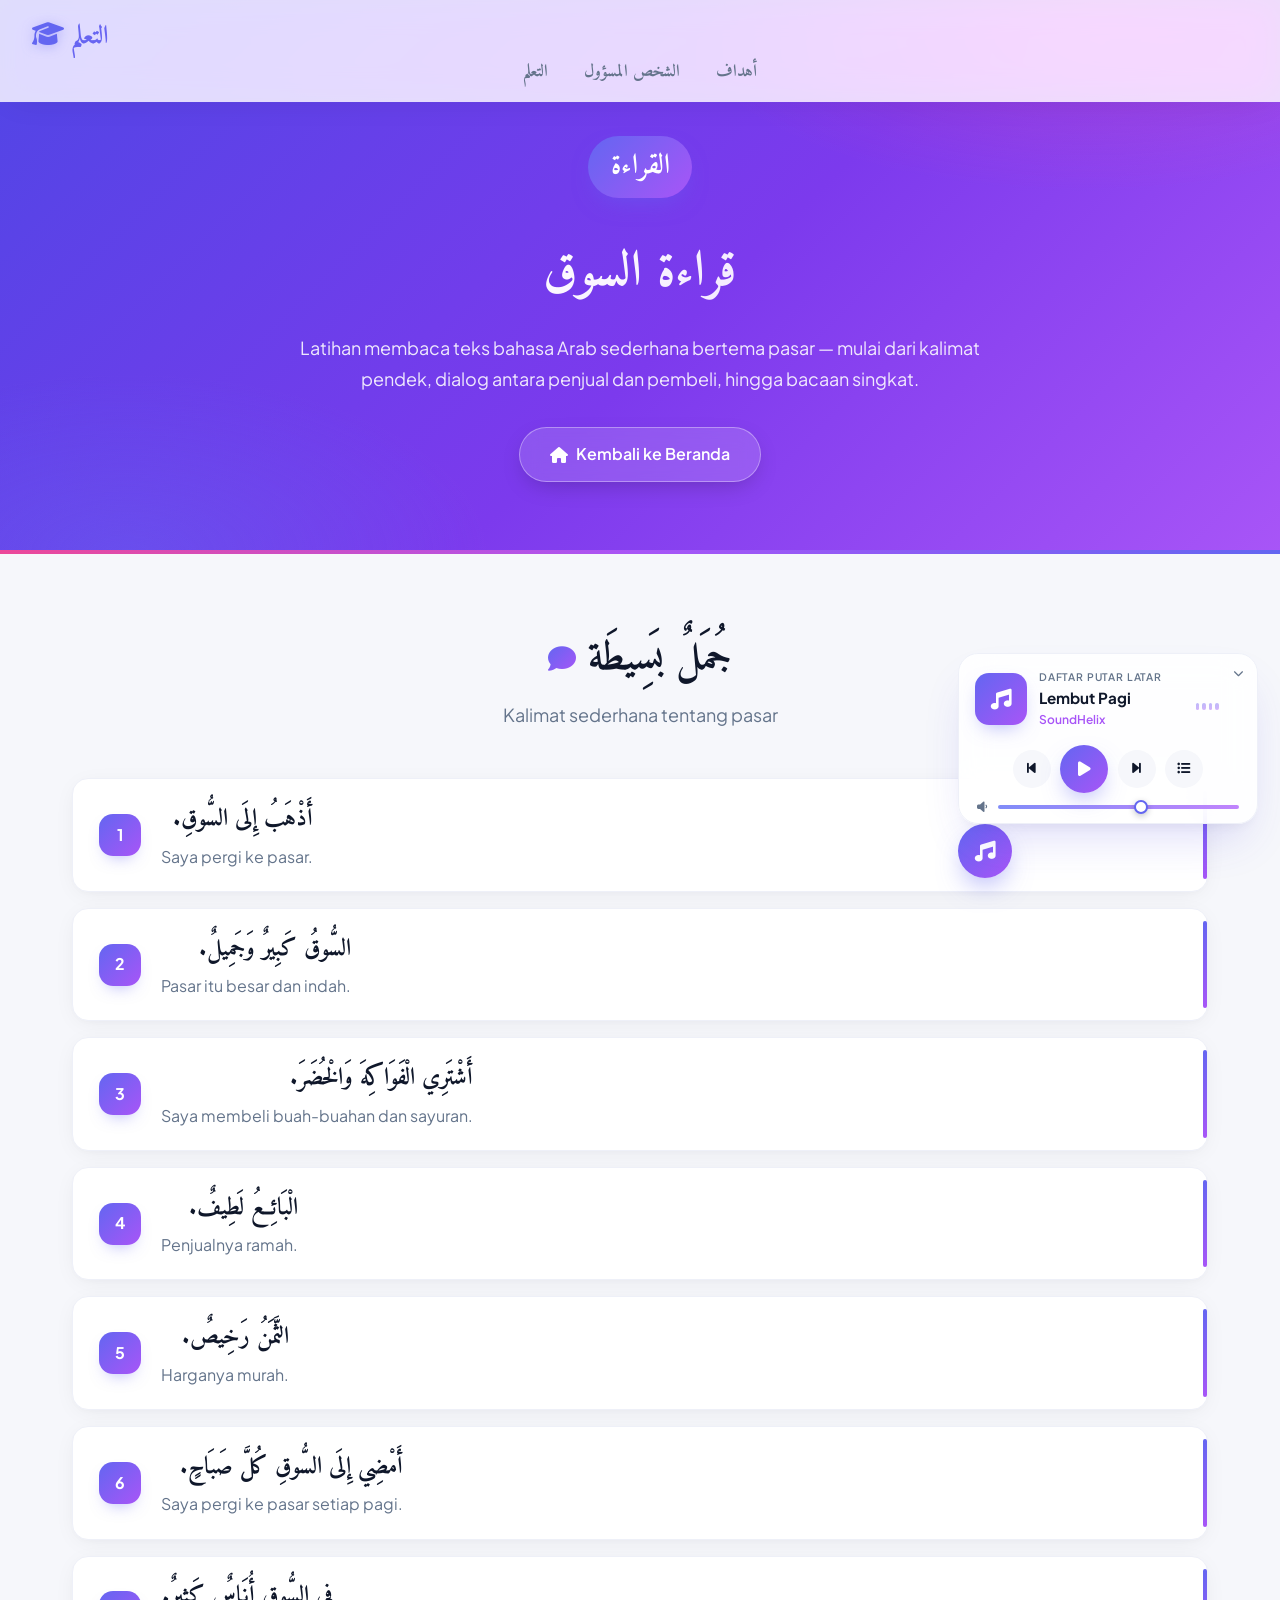
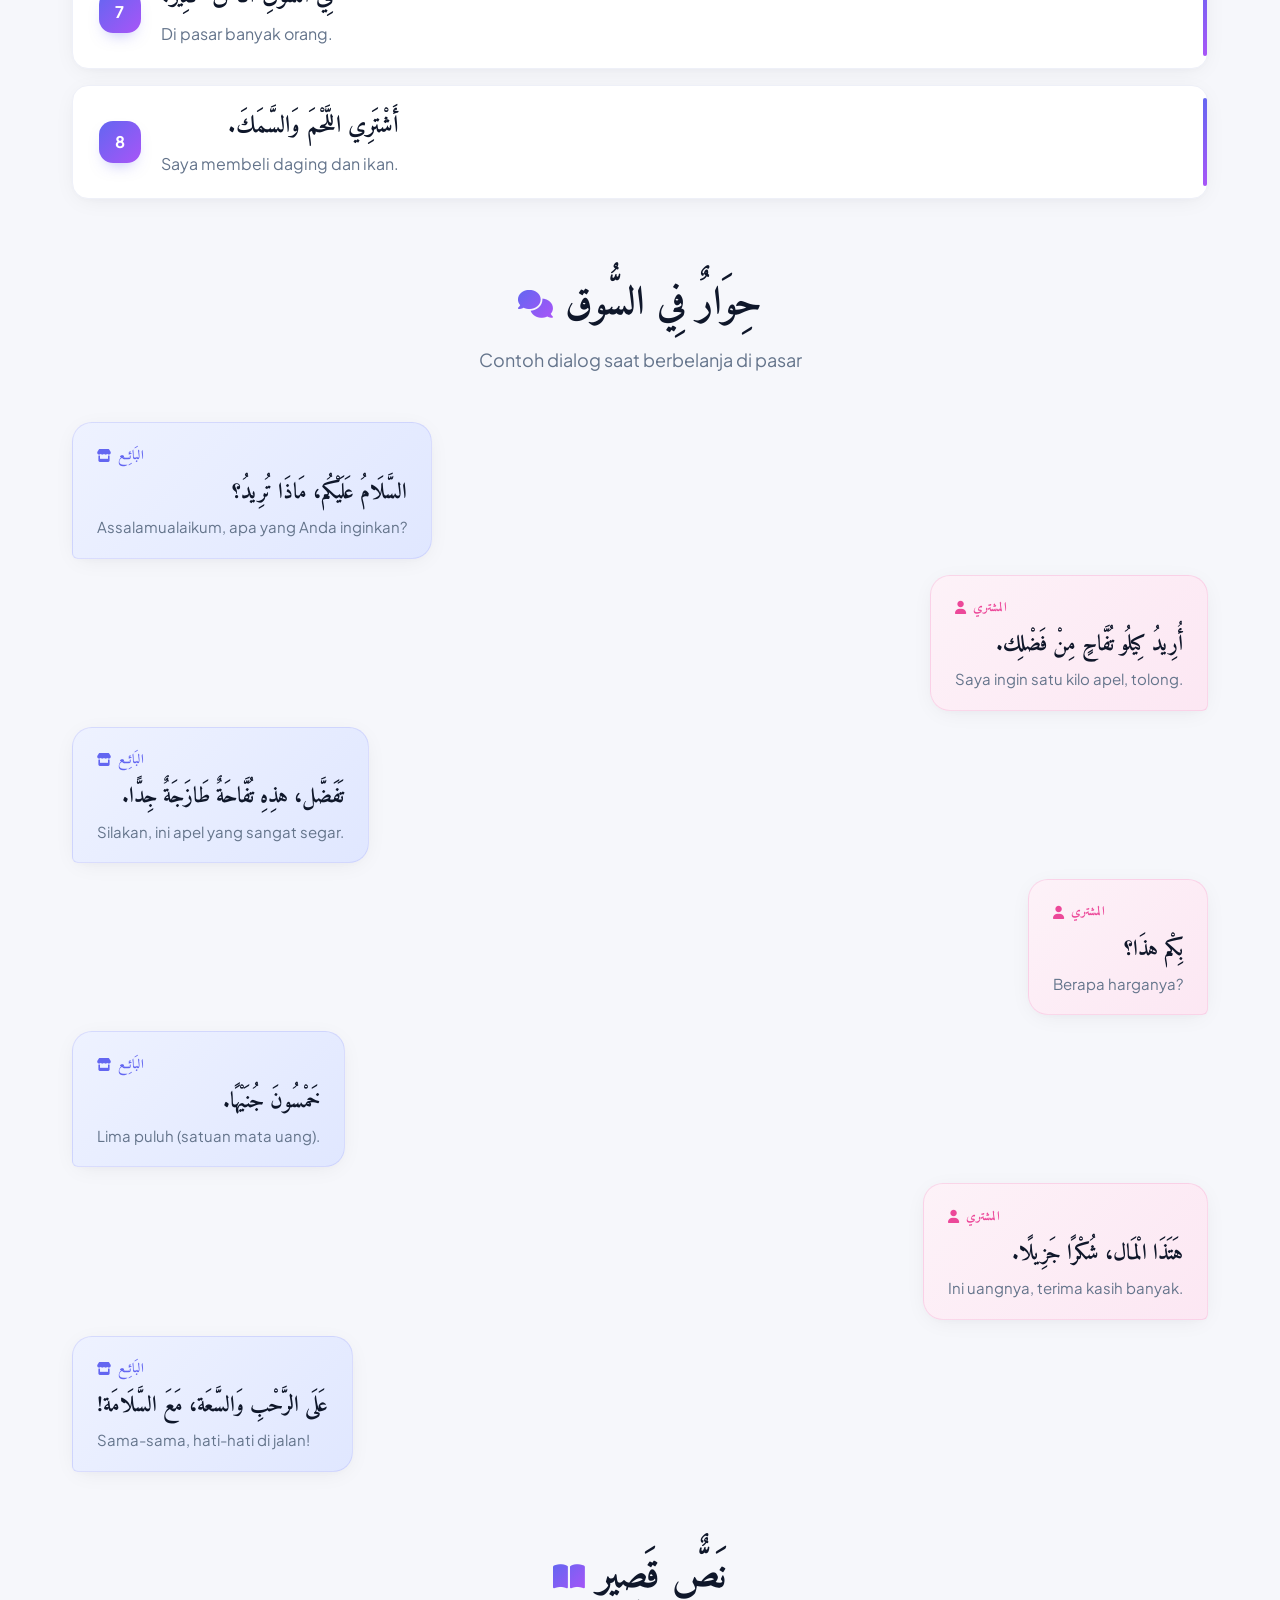
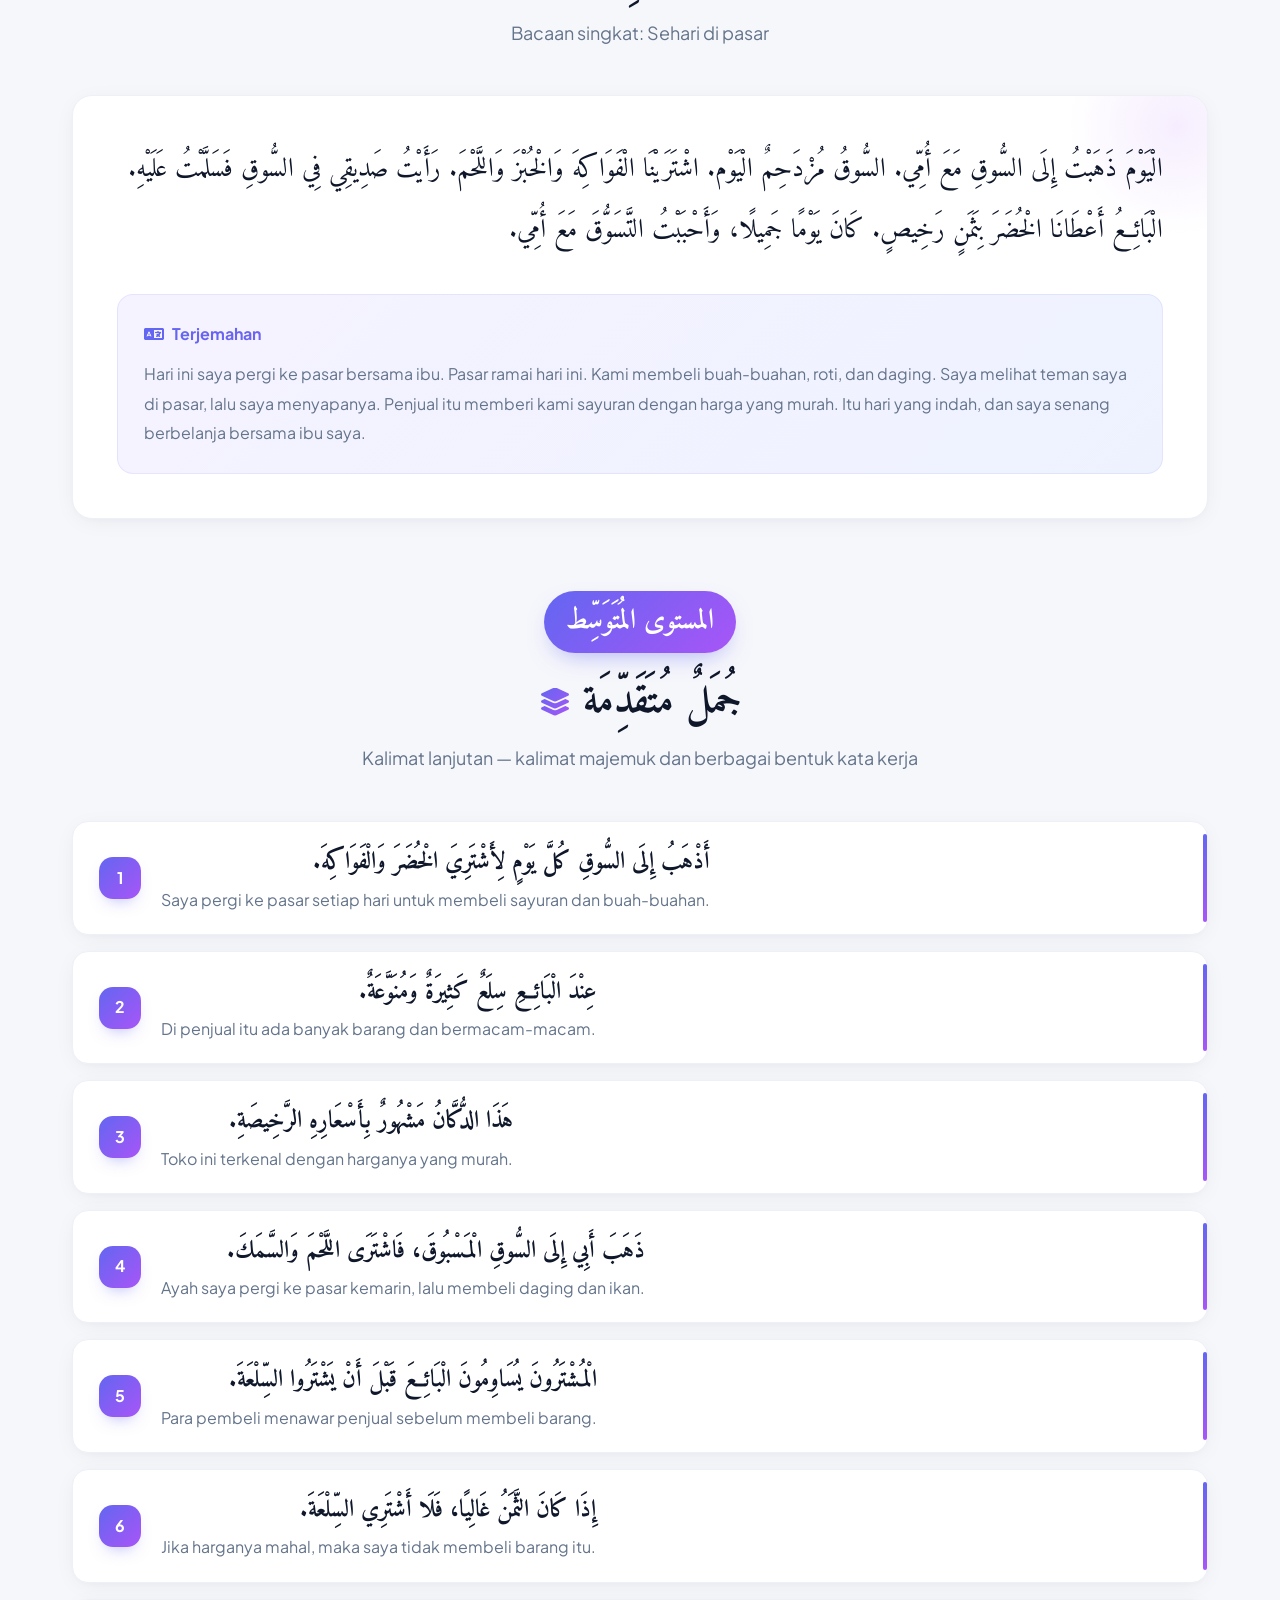
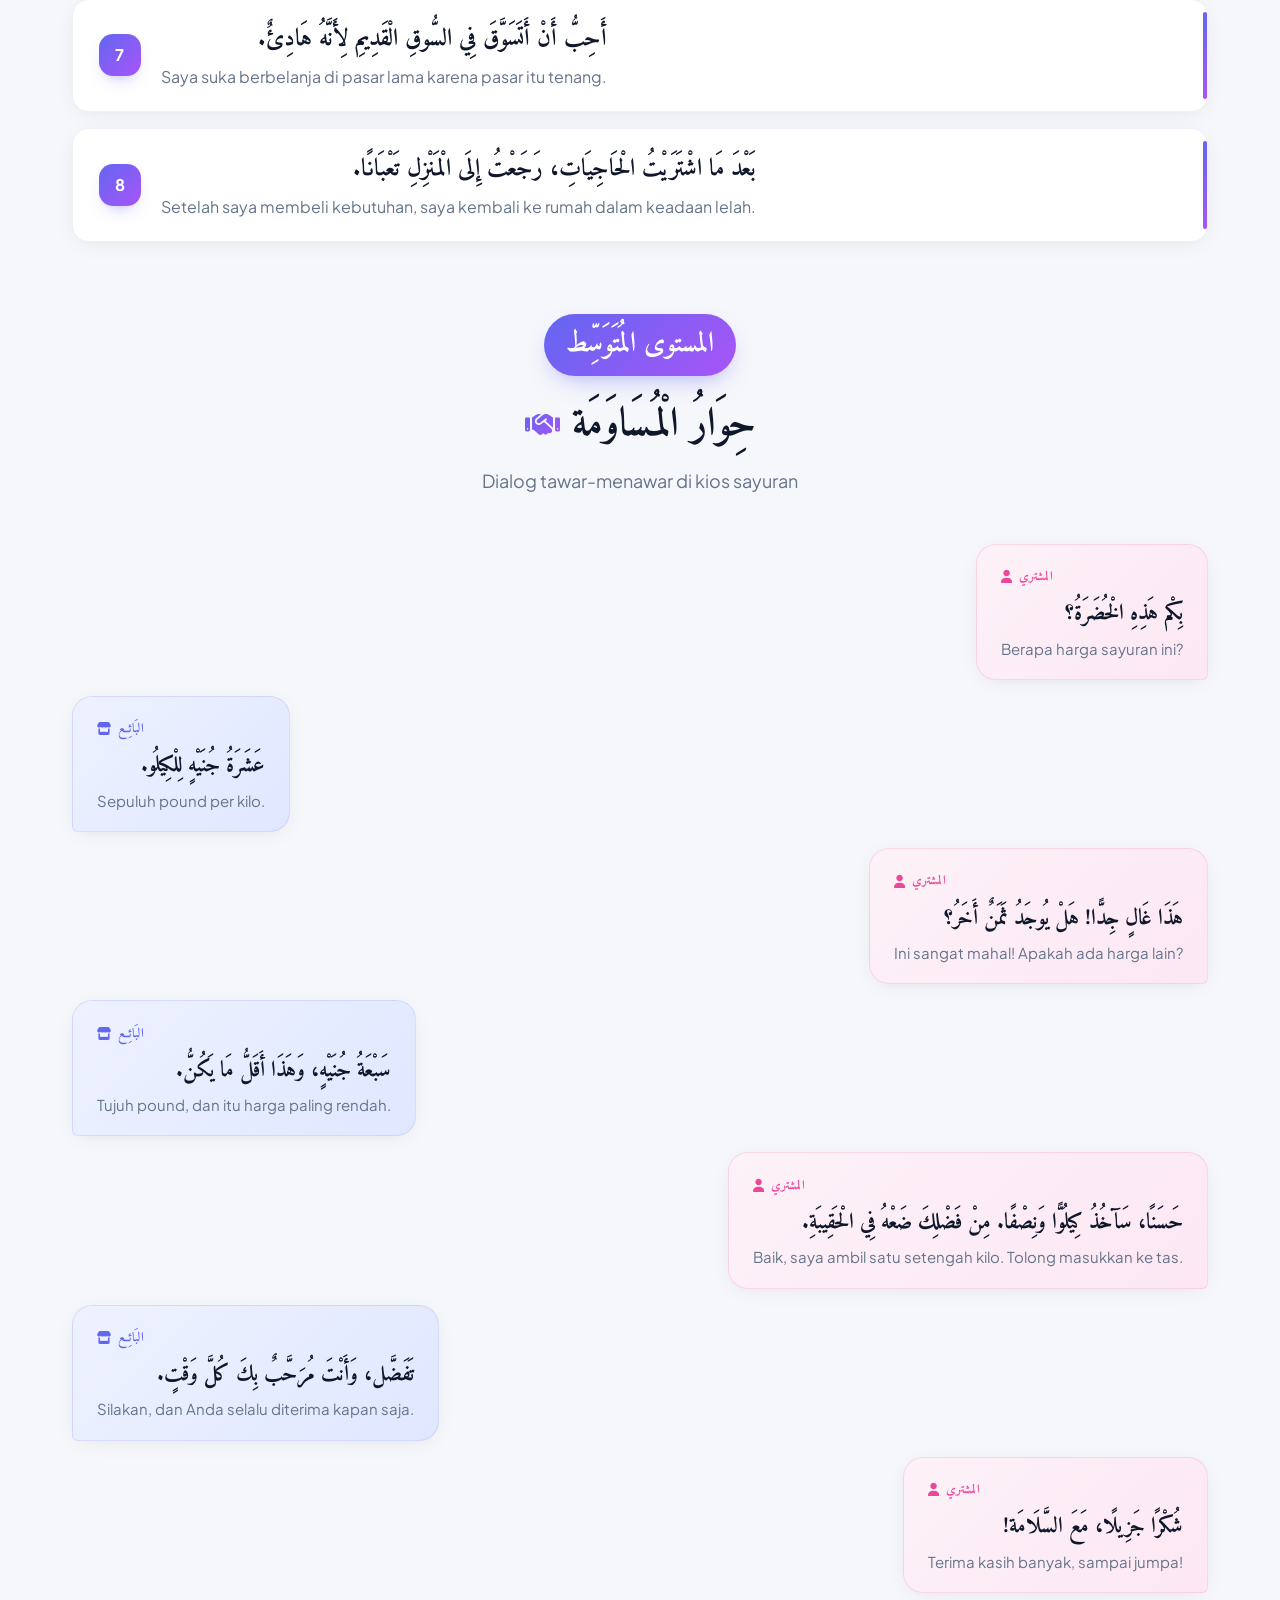
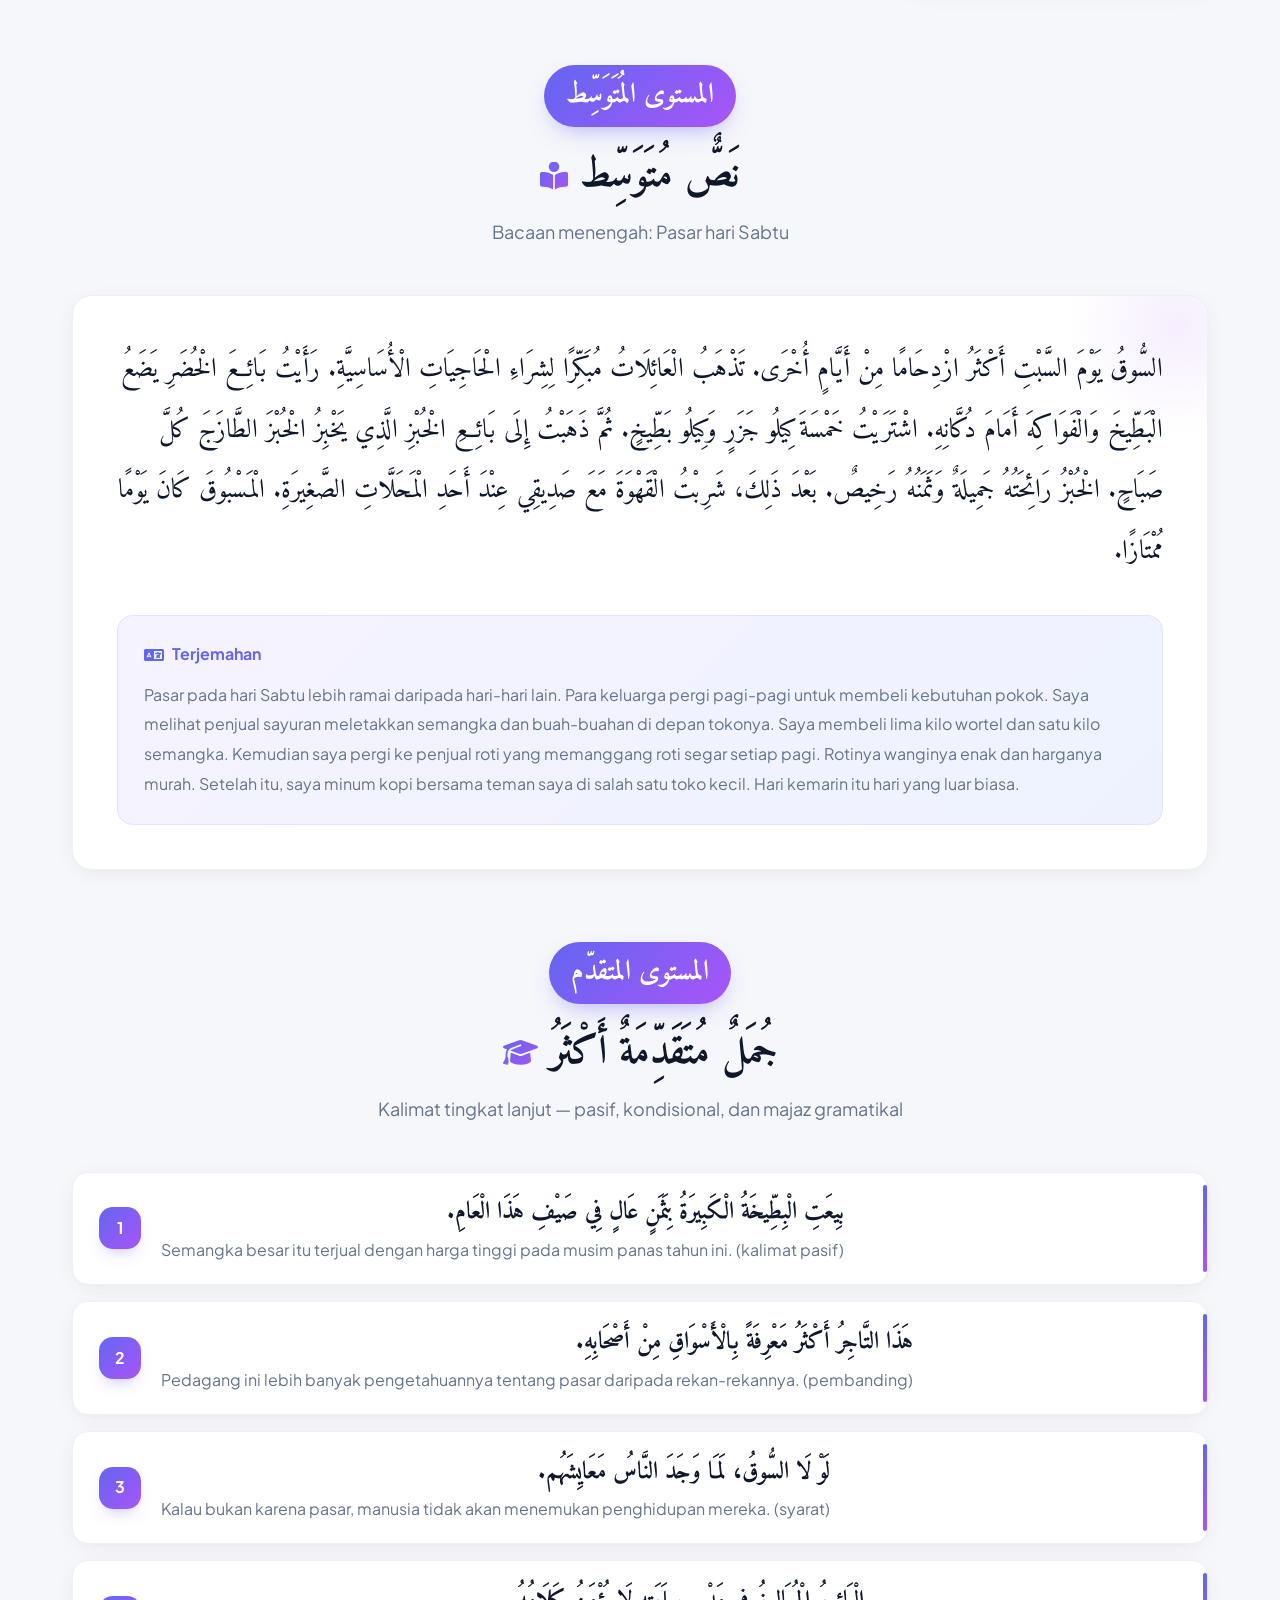
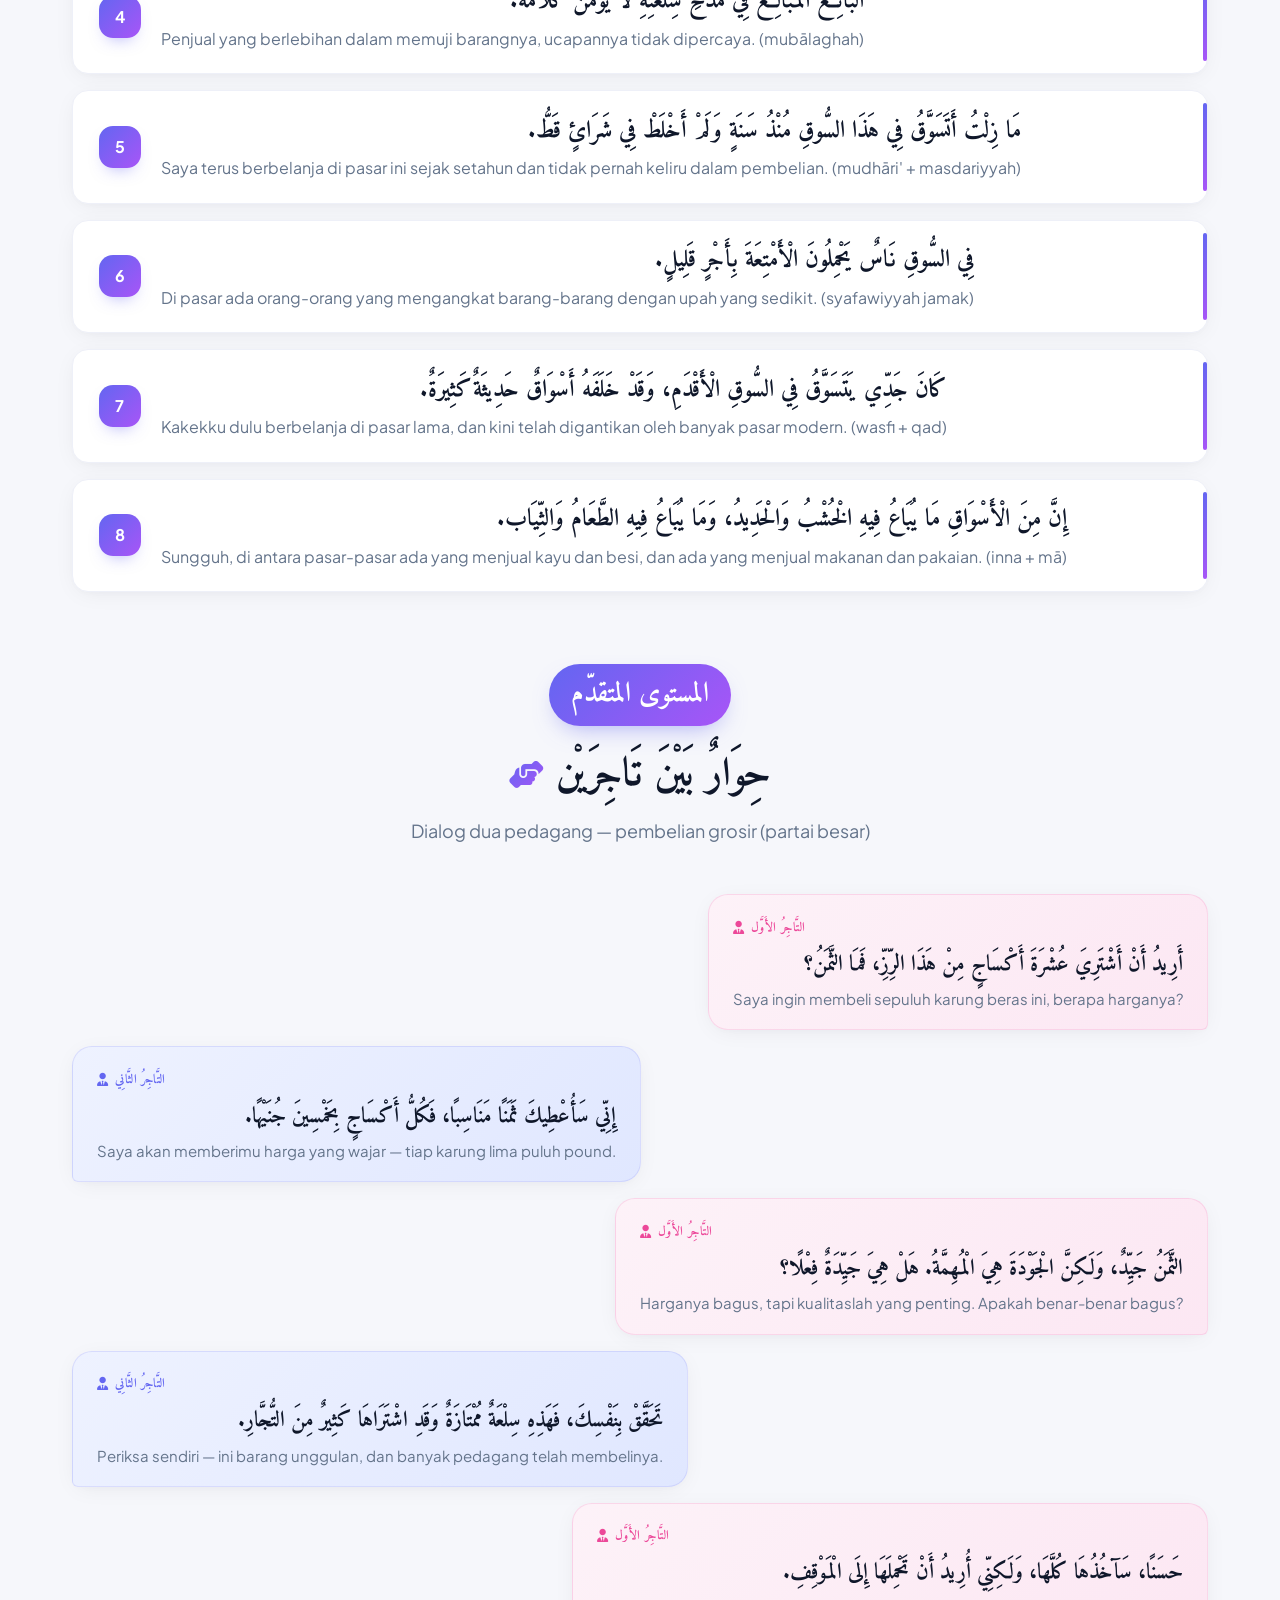
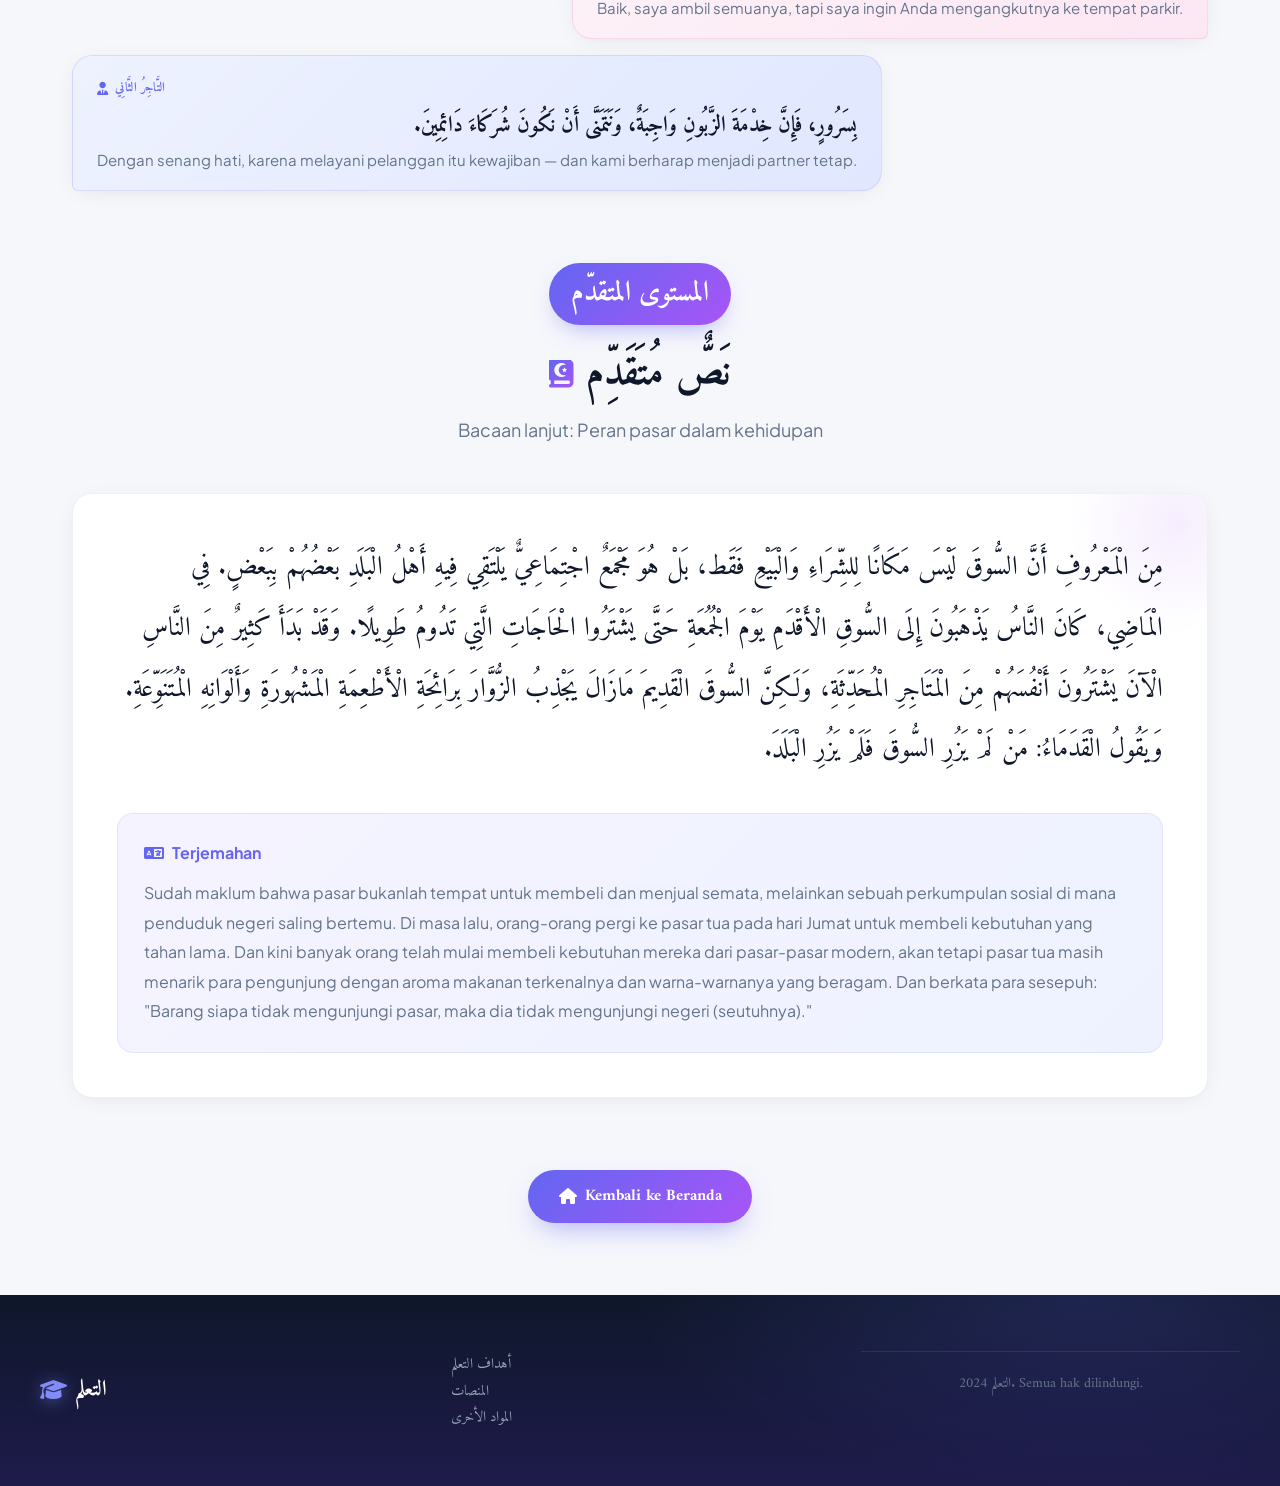
==== bacaan-pasar.html @ 8957073c "first commit" ====
<!DOCTYPE html>
<html lang="ar">
<head>
    <meta charset="UTF-8">
    <meta name="viewport" content="width=device-width, initial-scale=1.0">
    <title>قراءة السوق - التعلم</title>
    <link rel="stylesheet" href="css/style.css">
    <link rel="stylesheet" href="https://cdnjs.cloudflare.com/ajax/libs/font-awesome/6.4.0/css/all.min.css">
</head>
<body>
    <!-- Navigation -->
    <nav class="navbar">
        <div class="logo">
            <a href="index.html" style="text-decoration: none; color: inherit;">
                <i class="fa-solid fa-graduation-cap"></i>
                التعلم
            </a>
        </div>
        <ul class="nav-links">
            <li><a href="index.html#courses">التعلم</a></li>
            <li><a href="index.html#features">الشخص المسؤول</a></li>
            <li><a href="index.html#about">أهداف</a></li>
        </ul>
    </nav>

    <!-- Header Materi -->
    <header class="vocab-hero">
        <div class="vocab-hero-content">
            <span class="section-tag">القراءة</span>
            <h1>قراءة السوق</h1>
            <p>Latihan membaca teks bahasa Arab sederhana bertema pasar — mulai dari kalimat pendek, dialog antara penjual dan pembeli, hingga bacaan singkat.</p>
            <a href="index.html" class="btn-return"><i class="fa-solid fa-house"></i> Kembali ke Beranda</a>
        </div>
    </header>

    <!-- Isi Materi Bacaan -->
    <main class="vocab-section">

        <!-- Bagian 1: Kalimat sederhana -->
        <section class="vocab-group">
            <div class="section-header">
                <h2><i class="fa-solid fa-comment"></i> جُمَلٌ بَسِيطَة</h2>
                <p class="vocab-group-desc">Kalimat sederhana tentang pasar</p>
            </div>
            <div class="reading-list">
                <div class="reading-item">
                    <span class="reading-number">1</span>
                    <div class="reading-text">
                        <p class="reading-ar">أَذْهَبُ إِلَى السُّوقِ.</p>
                        <p class="reading-id">Saya pergi ke pasar.</p>
                    </div>
                </div>
                <div class="reading-item">
                    <span class="reading-number">2</span>
                    <div class="reading-text">
                        <p class="reading-ar">السُّوقُ كَبِيرٌ وَجَمِيلٌ.</p>
                        <p class="reading-id">Pasar itu besar dan indah.</p>
                    </div>
                </div>
                <div class="reading-item">
                    <span class="reading-number">3</span>
                    <div class="reading-text">
                        <p class="reading-ar">أَشْتَرِي الْفَوَاكِهَ وَالْخُضَرَ.</p>
                        <p class="reading-id">Saya membeli buah-buahan dan sayuran.</p>
                    </div>
                </div>
                <div class="reading-item">
                    <span class="reading-number">4</span>
                    <div class="reading-text">
                        <p class="reading-ar">الْبَائِعُ لَطِيفٌ.</p>
                        <p class="reading-id">Penjualnya ramah.</p>
                    </div>
                </div>
                <div class="reading-item">
                    <span class="reading-number">5</span>
                    <div class="reading-text">
                        <p class="reading-ar">الثَّمَنُ رَخِيصٌ.</p>
                        <p class="reading-id">Harganya murah.</p>
                    </div>
                </div>
                <div class="reading-item">
                    <span class="reading-number">6</span>
                    <div class="reading-text">
                        <p class="reading-ar">أَمْضِي إِلَى السُّوقِ كُلَّ صَبَاحٍ.</p>
                        <p class="reading-id">Saya pergi ke pasar setiap pagi.</p>
                    </div>
                </div>
                <div class="reading-item">
                    <span class="reading-number">7</span>
                    <div class="reading-text">
                        <p class="reading-ar">فِي السُّوقِ أُنَاسٌ كَثِيرٌ.</p>
                        <p class="reading-id">Di pasar banyak orang.</p>
                    </div>
                </div>
                <div class="reading-item">
                    <span class="reading-number">8</span>
                    <div class="reading-text">
                        <p class="reading-ar">أَشْتَرِي اللَّحْمَ وَالسَّمَكَ.</p>
                        <p class="reading-id">Saya membeli daging dan ikan.</p>
                    </div>
                </div>
            </div>
        </section>

        <!-- Bagian 2: Dialog di pasar -->
        <section class="vocab-group">
            <div class="section-header">
                <h2><i class="fa-solid fa-comments"></i> حِوَارٌ فِي السُّوق</h2>
                <p class="vocab-group-desc">Contoh dialog saat berbelanja di pasar</p>
            </div>
            <div class="dialogue">
                <div class="dialogue-line seller">
                    <span class="dialogue-speaker"><i class="fa-solid fa-store"></i> البَائِع</span>
                    <p class="dialogue-ar">السَّلَامُ عَلَيْكُم، مَاذَا تُرِيدُ؟</p>
                    <p class="dialogue-id">Assalamualaikum, apa yang Anda inginkan?</p>
                </div>
                <div class="dialogue-line buyer">
                    <span class="dialogue-speaker"><i class="fa-solid fa-user"></i> المشتري</span>
                    <p class="dialogue-ar">أُرِيدُ كِيلُو تُفَّاحٍ مِنْ فَضْلِك.</p>
                    <p class="dialogue-id">Saya ingin satu kilo apel, tolong.</p>
                </div>
                <div class="dialogue-line seller">
                    <span class="dialogue-speaker"><i class="fa-solid fa-store"></i> البَائِع</span>
                    <p class="dialogue-ar">تَفَضَّل، هذِهِ تُفَّاحَةٌ طَازَجَةٌ جِدًّا.</p>
                    <p class="dialogue-id">Silakan, ini apel yang sangat segar.</p>
                </div>
                <div class="dialogue-line buyer">
                    <span class="dialogue-speaker"><i class="fa-solid fa-user"></i> المشتري</span>
                    <p class="dialogue-ar">بِكْم هذَا؟</p>
                    <p class="dialogue-id">Berapa harganya?</p>
                </div>
                <div class="dialogue-line seller">
                    <span class="dialogue-speaker"><i class="fa-solid fa-store"></i> البَائِع</span>
                    <p class="dialogue-ar">خَمْسُونَ جُنَيْهًا.</p>
                    <p class="dialogue-id">Lima puluh (satuan mata uang).</p>
                </div>
                <div class="dialogue-line buyer">
                    <span class="dialogue-speaker"><i class="fa-solid fa-user"></i> المشتري</span>
                    <p class="dialogue-ar">هَتَذَا الْمَال، شُكْرًا جَزِيلًا.</p>
                    <p class="dialogue-id">Ini uangnya, terima kasih banyak.</p>
                </div>
                <div class="dialogue-line seller">
                    <span class="dialogue-speaker"><i class="fa-solid fa-store"></i> البَائِع</span>
                    <p class="dialogue-ar">عَلَى الرَّحْبِ وَالسَّعَة، مَعَ السَّلَامَة!</p>
                    <p class="dialogue-id">Sama-sama, hati-hati di jalan!</p>
                </div>
            </div>
        </section>

        <!-- Bagian 3: Bacaan singkat -->
        <section class="vocab-group">
            <div class="section-header">
                <h2><i class="fa-solid fa-book-open"></i> نَصٌّ قَصِير</h2>
                <p class="vocab-group-desc">Bacaan singkat: Sehari di pasar</p>
            </div>
            <div class="reading-passage">
                <p class="passage-ar">الْيَوْمَ ذَهَبْتُ إِلَى السُّوقِ مَعَ أُمِّي. السُّوقُ مُزْدَحِمٌ الْيَوْم. اشْتَرَيْنَا الْفَوَاكِهَ وَالْخُبْزَ وَاللَّحْمَ. رَأَيْتُ صَدِيقِي فِي السُّوقِ فَسَلَّمْتُ عَلَيْهِ. الْبَائِعُ أَعْطَانَا الْخُضَرَ بِثَمَنٍ رَخِيصٍ. كَانَ يَوْمًا جَمِيلًا، وَأَحْبَبْتُ التَّسَوُّقَ مَعَ أُمِّي.</p>
                <div class="passage-translation">
                    <h4><i class="fa-solid fa-language"></i> Terjemahan</h4>
                    <p>Hari ini saya pergi ke pasar bersama ibu. Pasar ramai hari ini. Kami membeli buah-buahan, roti, dan daging. Saya melihat teman saya di pasar, lalu saya menyapanya. Penjual itu memberi kami sayuran dengan harga yang murah. Itu hari yang indah, dan saya senang berbelanja bersama ibu saya.</p>
                </div>
            </div>
        </section>

        <!-- ==================== LEVEL MENENGAH ==================== -->

        <!-- Bagian 4: Kalimat lanjutan -->
        <section class="vocab-group">
            <div class="section-header">
                <span class="section-tag">المستوى المُتَوَسِّط</span>
                <h2><i class="fa-solid fa-layer-group"></i> جُمَلٌ مُتَقَدِّمَة</h2>
                <p class="vocab-group-desc">Kalimat lanjutan — kalimat majemuk dan berbagai bentuk kata kerja</p>
            </div>
            <div class="reading-list">
                <div class="reading-item">
                    <span class="reading-number">1</span>
                    <div class="reading-text">
                        <p class="reading-ar">أَذْهَبُ إِلَى السُّوقِ كُلَّ يَوْمٍ لِأَشْتَرِيَ الْخُضَرَ وَالْفَوَاكِهَ.</p>
                        <p class="reading-id">Saya pergi ke pasar setiap hari untuk membeli sayuran dan buah-buahan.</p>
                    </div>
                </div>
                <div class="reading-item">
                    <span class="reading-number">2</span>
                    <div class="reading-text">
                        <p class="reading-ar">عِنْدَ الْبَائِعِ سِلَعٌ كَثِيرَةٌ وَمُنَوَّعَةٌ.</p>
                        <p class="reading-id">Di penjual itu ada banyak barang dan bermacam-macam.</p>
                    </div>
                </div>
                <div class="reading-item">
                    <span class="reading-number">3</span>
                    <div class="reading-text">
                        <p class="reading-ar">هَذَا الدُّكَّانُ مَشْهُورٌ بِأَسْعَارِهِ الرَّخِيصَةِ.</p>
                        <p class="reading-id">Toko ini terkenal dengan harganya yang murah.</p>
                    </div>
                </div>
                <div class="reading-item">
                    <span class="reading-number">4</span>
                    <div class="reading-text">
                        <p class="reading-ar">ذَهَبَ أَبِي إِلَى السُّوقِ الْمَسْبُوقَ، فَاشْتَرَى اللَّحْمَ وَالسَّمَكَ.</p>
                        <p class="reading-id">Ayah saya pergi ke pasar kemarin, lalu membeli daging dan ikan.</p>
                    </div>
                </div>
                <div class="reading-item">
                    <span class="reading-number">5</span>
                    <div class="reading-text">
                        <p class="reading-ar">الْمُشْتَرُونَ يُسَاوِمُونَ الْبَائِعَ قَبْلَ أَنْ يَشْتَرُوا السِّلْعَةَ.</p>
                        <p class="reading-id">Para pembeli menawar penjual sebelum membeli barang.</p>
                    </div>
                </div>
                <div class="reading-item">
                    <span class="reading-number">6</span>
                    <div class="reading-text">
                        <p class="reading-ar">إِذَا كَانَ الثَّمَنُ غَالِيًا، فَلَا أَشْتَرِي السِّلْعَةَ.</p>
                        <p class="reading-id">Jika harganya mahal, maka saya tidak membeli barang itu.</p>
                    </div>
                </div>
                <div class="reading-item">
                    <span class="reading-number">7</span>
                    <div class="reading-text">
                        <p class="reading-ar">أَحِبُّ أَنْ أَتَسَوَّقَ فِي السُّوقِ الْقَدِيمِ لِأَنَّهُ هَادِئٌ.</p>
                        <p class="reading-id">Saya suka berbelanja di pasar lama karena pasar itu tenang.</p>
                    </div>
                </div>
                <div class="reading-item">
                    <span class="reading-number">8</span>
                    <div class="reading-text">
                        <p class="reading-ar">بَعْدَ مَا اشْتَرَيْتُ الْحَاجِيَاتِ، رَجَعْتُ إِلَى الْمَنْزِلِ تَعْبَانًا.</p>
                        <p class="reading-id">Setelah saya membeli kebutuhan, saya kembali ke rumah dalam keadaan lelah.</p>
                    </div>
                </div>
            </div>
        </section>

        <!-- Bagian 5: Dialog tawar-menawar -->
        <section class="vocab-group">
            <div class="section-header">
                <span class="section-tag">المستوى المُتَوَسِّط</span>
                <h2><i class="fa-solid fa-handshake"></i> حِوَارُ الْمُسَاوَمَة</h2>
                <p class="vocab-group-desc">Dialog tawar-menawar di kios sayuran</p>
            </div>
            <div class="dialogue">
                <div class="dialogue-line buyer">
                    <span class="dialogue-speaker"><i class="fa-solid fa-user"></i> المشتري</span>
                    <p class="dialogue-ar">بِكْم هَذِهِ الْخُضَرَةُ؟</p>
                    <p class="dialogue-id">Berapa harga sayuran ini?</p>
                </div>
                <div class="dialogue-line seller">
                    <span class="dialogue-speaker"><i class="fa-solid fa-store"></i> البَائِع</span>
                    <p class="dialogue-ar">عَشَرَةُ جُنَيْهٍ لِلْكِيلُو.</p>
                    <p class="dialogue-id">Sepuluh pound per kilo.</p>
                </div>
                <div class="dialogue-line buyer">
                    <span class="dialogue-speaker"><i class="fa-solid fa-user"></i> المشتري</span>
                    <p class="dialogue-ar">هَذَا غَالٍ جِدًّا! هَلْ يُوجَدُ ثَمَنٌ أَخَرُ؟</p>
                    <p class="dialogue-id">Ini sangat mahal! Apakah ada harga lain?</p>
                </div>
                <div class="dialogue-line seller">
                    <span class="dialogue-speaker"><i class="fa-solid fa-store"></i> البَائِع</span>
                    <p class="dialogue-ar">سَبْعَةُ جُنَيْهٍ، وَهَذَا أَقَلُّ مَا يَكُنُّ.</p>
                    <p class="dialogue-id">Tujuh pound, dan itu harga paling rendah.</p>
                </div>
                <div class="dialogue-line buyer">
                    <span class="dialogue-speaker"><i class="fa-solid fa-user"></i> المشتري</span>
                    <p class="dialogue-ar">حَسَنًا، سَآخُذُ كِيلُوًّا وَنِصْفًا. مِنْ فَضْلِكَ ضَعْهُ فِي الْحَقِيبَةِ.</p>
                    <p class="dialogue-id">Baik, saya ambil satu setengah kilo. Tolong masukkan ke tas.</p>
                </div>
                <div class="dialogue-line seller">
                    <span class="dialogue-speaker"><i class="fa-solid fa-store"></i> البَائِع</span>
                    <p class="dialogue-ar">تَفَضَّل، وَأَنْتَ مُرَحَّبٌ بِكَ كُلَّ وَقْتٍ.</p>
                    <p class="dialogue-id">Silakan, dan Anda selalu diterima kapan saja.</p>
                </div>
                <div class="dialogue-line buyer">
                    <span class="dialogue-speaker"><i class="fa-solid fa-user"></i> المشتري</span>
                    <p class="dialogue-ar">شُكْرًا جَزِيلًا، مَعَ السَّلَامَة!</p>
                    <p class="dialogue-id">Terima kasih banyak, sampai jumpa!</p>
                </div>
            </div>
        </section>

        <!-- Bagian 6: Bacaan menengah -->
        <section class="vocab-group">
            <div class="section-header">
                <span class="section-tag">المستوى المُتَوَسِّط</span>
                <h2><i class="fa-solid fa-book-open-reader"></i> نَصٌّ مُتَوَسِّط</h2>
                <p class="vocab-group-desc">Bacaan menengah: Pasar hari Sabtu</p>
            </div>
            <div class="reading-passage">
                <p class="passage-ar">السُّوقُ يَوْمَ السَّبْتِ أَكْثَرُ ازْدِحَامًا مِنْ أَيَّامٍ أُخْرَى. تَذْهَبُ الْعَائِلَاتُ مُبَكِّرًا لِشِرَاءِ الْحَاجِيَاتِ الْأُسَاسِيَّةِ. رَأَيْتُ بَائِعَ الْخُضَرِ يَضَعُ الْبَطِّيخَ وَالْفَوَاكِهَ أَمَامَ دُكَّانِهِ. اشْتَرَيْتُ خَمْسَةَ كِيلُو جَزَرٍ وَكِيلُو بَطِّيخٍ. ثُمَّ ذَهَبْتُ إِلَى بَائِعِ الْخُبْزِ الَّذِي يَخْبِزُ الْخُبْزَ الطَّازَجَ كُلَّ صَبَاحٍ. الْخُبْزُ رَائِحَتُهُ جَمِيلَةٌ وَثَمَنُهُ رَخِيصٌ. بَعْدَ ذَلِكَ، شَرِبْتُ الْقَهْوَةَ مَعَ صَدِيقِي عِنْدَ أَحَدِ الْمَحَلَّاتِ الصَّغِيرَةِ. الْمَسْبُوقَ كَانَ يَوْمًا مُمْتَازًا.</p>
                <div class="passage-translation">
                    <h4><i class="fa-solid fa-language"></i> Terjemahan</h4>
                    <p>Pasar pada hari Sabtu lebih ramai daripada hari-hari lain. Para keluarga pergi pagi-pagi untuk membeli kebutuhan pokok. Saya melihat penjual sayuran meletakkan semangka dan buah-buahan di depan tokonya. Saya membeli lima kilo wortel dan satu kilo semangka. Kemudian saya pergi ke penjual roti yang memanggang roti segar setiap pagi. Rotinya wanginya enak dan harganya murah. Setelah itu, saya minum kopi bersama teman saya di salah satu toko kecil. Hari kemarin itu hari yang luar biasa.</p>
                </div>
            </div>
        </section>

        <!-- ==================== LEVEL LANJUT ==================== -->

        <!-- Bagian 7: Kalimat tingkat lanjut -->
        <section class="vocab-group">
            <div class="section-header">
                <span class="section-tag">المستوى المتقدّم</span>
                <h2><i class="fa-solid fa-graduation-cap"></i> جُمَلٌ مُتَقَدِّمَةٌ أَكْثَرُ</h2>
                <p class="vocab-group-desc">Kalimat tingkat lanjut — pasif, kondisional, dan majaz gramatikal</p>
            </div>
            <div class="reading-list">
                <div class="reading-item">
                    <span class="reading-number">1</span>
                    <div class="reading-text">
                        <p class="reading-ar">بِيعَتِ الْبِطِّيخَةُ الْكَبِيرَةُ بِثَمَنٍ عَالٍ فِي صَيْفِ هَذَا الْعَامِ.</p>
                        <p class="reading-id">Semangka besar itu terjual dengan harga tinggi pada musim panas tahun ini. (kalimat pasif)</p>
                    </div>
                </div>
                <div class="reading-item">
                    <span class="reading-number">2</span>
                    <div class="reading-text">
                        <p class="reading-ar">هَذَا التَّاجِرُ أَكْثَرُ مَعْرِفَةً بِالْأَسْوَاقِ مِنْ أَصْحَابِهِ.</p>
                        <p class="reading-id">Pedagang ini lebih banyak pengetahuannya tentang pasar daripada rekan-rekannya. (pembanding)</p>
                    </div>
                </div>
                <div class="reading-item">
                    <span class="reading-number">3</span>
                    <div class="reading-text">
                        <p class="reading-ar">لَوْ لَا السُّوقُ، لَمَا وَجَدَ النَّاسُ مَعَايِشَهُم.</p>
                        <p class="reading-id">Kalau bukan karena pasar, manusia tidak akan menemukan penghidupan mereka. (syarat)</p>
                    </div>
                </div>
                <div class="reading-item">
                    <span class="reading-number">4</span>
                    <div class="reading-text">
                        <p class="reading-ar">الْبَائِعُ الْمُبَالِغُ فِي مَدْحِ سِلَعَتِهِ لَا يُؤْمَنُ كَلَامُهُ.</p>
                        <p class="reading-id">Penjual yang berlebihan dalam memuji barangnya, ucapannya tidak dipercaya. (mubālaghah)</p>
                    </div>
                </div>
                <div class="reading-item">
                    <span class="reading-number">5</span>
                    <div class="reading-text">
                        <p class="reading-ar">مَا زِلْتُ أَتَسَوَّقُ فِي هَذَا السُّوقِ مُنْذُ سَنَةٍ وَلَمْ أَخْلَطْ فِي شَرَائٍ قَطُّ.</p>
                        <p class="reading-id">Saya terus berbelanja di pasar ini sejak setahun dan tidak pernah keliru dalam pembelian. (mudhāri' + masdariyyah)</p>
                    </div>
                </div>
                <div class="reading-item">
                    <span class="reading-number">6</span>
                    <div class="reading-text">
                        <p class="reading-ar">فِي السُّوقِ نَاسٌ يَحْمِلُونَ الْأَمْتِعَةَ بِأَجْرٍ قَلِيلٍ.</p>
                        <p class="reading-id">Di pasar ada orang-orang yang mengangkat barang-barang dengan upah yang sedikit. (syafawiyyah jamak)</p>
                    </div>
                </div>
                <div class="reading-item">
                    <span class="reading-number">7</span>
                    <div class="reading-text">
                        <p class="reading-ar">كَانَ جَدِّي يَتَسَوَّقُ فِي السُّوقِ الْأَقْدَمِ، وَقَدْ خَلَفَهُ أَسْوَاقٌ حَدِيثَةٌ كَثِيرَةٌ.</p>
                        <p class="reading-id">Kakekku dulu berbelanja di pasar lama, dan kini telah digantikan oleh banyak pasar modern. (wasfi + qad)</p>
                    </div>
                </div>
                <div class="reading-item">
                    <span class="reading-number">8</span>
                    <div class="reading-text">
                        <p class="reading-ar">إِنَّ مِنَ الْأَسْوَاقِ مَا يُبَاعُ فِيهِ الْخُشْبُ وَالْحَدِيدُ، وَمَا يُبَاعُ فِيهِ الطَّعَامُ وَالثِّيَاب.</p>
                        <p class="reading-id">Sungguh, di antara pasar-pasar ada yang menjual kayu dan besi, dan ada yang menjual makanan dan pakaian. (inna + mā)</p>
                    </div>
                </div>
            </div>
        </section>

        <!-- Bagian 8: Dialog antar pedagang -->
        <section class="vocab-group">
            <div class="section-header">
                <span class="section-tag">المستوى المتقدّم</span>
                <h2><i class="fa-solid fa-handshake-angle"></i> حِوَارٌ بَيْنَ تَاجِرَيْن</h2>
                <p class="vocab-group-desc">Dialog dua pedagang — pembelian grosir (partai besar)</p>
            </div>
            <div class="dialogue">
                <div class="dialogue-line buyer">
                    <span class="dialogue-speaker"><i class="fa-solid fa-user-tie"></i> التَّاجِرُ الأَوَّل</span>
                    <p class="dialogue-ar">أَرِيدُ أَنْ أَشْتَرِيَ عُشْرَةَ أَكْسَاجٍ مِنْ هَذَا الرِّزِّ، فَمَا الثَّمَنُ؟</p>
                    <p class="dialogue-id">Saya ingin membeli sepuluh karung beras ini, berapa harganya?</p>
                </div>
                <div class="dialogue-line seller">
                    <span class="dialogue-speaker"><i class="fa-solid fa-user-tie"></i> التَّاجِرُ الثَّانِي</span>
                    <p class="dialogue-ar">إِنِّي سَأُعْطِيكَ ثَمَنًا مَنَاسِبًا، فَكُلُّ أَكْسَاجٍ بِخَمْسِينَ جُنَيْهًا.</p>
                    <p class="dialogue-id">Saya akan memberimu harga yang wajar — tiap karung lima puluh pound.</p>
                </div>
                <div class="dialogue-line buyer">
                    <span class="dialogue-speaker"><i class="fa-solid fa-user-tie"></i> التَّاجِرُ الأَوَّل</span>
                    <p class="dialogue-ar">الثَّمَنُ جَيِّدٌ، وَلَكِنَّ الْجَوْدَةَ هِيَ الْمُهِمَّةُ. هَلْ هِيَ جَيِّدَةٌ فِعْلًا؟</p>
                    <p class="dialogue-id">Harganya bagus, tapi kualitaslah yang penting. Apakah benar-benar bagus?</p>
                </div>
                <div class="dialogue-line seller">
                    <span class="dialogue-speaker"><i class="fa-solid fa-user-tie"></i> التَّاجِرُ الثَّانِي</span>
                    <p class="dialogue-ar">تَحَقَّقْ بِنَفْسِكَ، فَهَذِهِ سِلْعَةٌ مُمْتَازَةٌ وَقَدِ اشْتَرَاهَا كَثِيرٌ مِنَ التُّجَّارِ.</p>
                    <p class="dialogue-id">Periksa sendiri — ini barang unggulan, dan banyak pedagang telah membelinya.</p>
                </div>
                <div class="dialogue-line buyer">
                    <span class="dialogue-speaker"><i class="fa-solid fa-user-tie"></i> التَّاجِرُ الأَوَّل</span>
                    <p class="dialogue-ar">حَسَنًا، سَآخُذُهَا كُلَّهَا، وَلَكِنِّي أُرِيدُ أَنْ تَحْمِلَهَا إِلَى الْمَوْقِفِ.</p>
                    <p class="dialogue-id">Baik, saya ambil semuanya, tapi saya ingin Anda mengangkutnya ke tempat parkir.</p>
                </div>
                <div class="dialogue-line seller">
                    <span class="dialogue-speaker"><i class="fa-solid fa-user-tie"></i> التَّاجِرُ الثَّانِي</span>
                    <p class="dialogue-ar">بِسَرُورٍ، فَإِنَّ خِدْمَةَ الزَّبُونِ وَاجِبَةٌ، وَنَتَمَنَّى أَنْ نَكُونَ شُرَكَاءَ دَائِمِينَ.</p>
                    <p class="dialogue-id">Dengan senang hati, karena melayani pelanggan itu kewajiban — dan kami berharap menjadi partner tetap.</p>
                </div>
            </div>
        </section>

        <!-- Bagian 9: Bacaan lanjut -->
        <section class="vocab-group">
            <div class="section-header">
                <span class="section-tag">المستوى المتقدّم</span>
                <h2><i class="fa-solid fa-book-quran"></i> نَصٌّ مُتَقَدِّم</h2>
                <p class="vocab-group-desc">Bacaan lanjut: Peran pasar dalam kehidupan</p>
            </div>
            <div class="reading-passage">
                <p class="passage-ar">مِنَ الْمَعْرُوفِ أَنَّ السُّوقَ لَيْسَ مَكَانًا لِلشِّرَاءِ وَالْبَيْعِ فَقَط، بَلْ هُوَ مَجْمَعٌ اجْتِمَاعِيٌّ يَلْتَقِي فِيهِ أَهْلُ الْبَلَدِ بَعْضُهُمْ بِبَعْضٍ. فِي الْمَاضِي، كَانَ النَّاسُ يَذْهَبُونَ إِلَى السُّوقِ الْأَقْدَمِ يَوْمَ الْجُمُعَةِ حَتَّى يَشْتَرُوا الْحَاجَاتِ الَّتِي تَدُومُ طَوِيلًا. وَقَدْ بَدَأَ كَثِيرٌ مِنَ النَّاسِ الْآنَ يَشْتَرُونَ أَنْفُسَهُمْ مِنَ الْمَتَاجِرِ الْمُحَدِّثَةِ، وَلَكِنَّ السُّوقَ الْقَدِيمَ مَازَالَ يَجْذِبُ الزُّوَّارَ بِرَائِحَةِ الْأَطْعِمَةِ الْمَشْهُورَةِ وَأَلْوَانِهِ الْمُتَنَوِّعَةِ. وَيَقُولُ الْقَدَمَاءُ: مَنْ لَمْ يَزُرِ السُّوقَ فَلَمْ يَزُرِ الْبَلَدَ.</p>
                <div class="passage-translation">
                    <h4><i class="fa-solid fa-language"></i> Terjemahan</h4>
                    <p>Sudah maklum bahwa pasar bukanlah tempat untuk membeli dan menjual semata, melainkan sebuah perkumpulan sosial di mana penduduk negeri saling bertemu. Di masa lalu, orang-orang pergi ke pasar tua pada hari Jumat untuk membeli kebutuhan yang tahan lama. Dan kini banyak orang telah mulai membeli kebutuhan mereka dari pasar-pasar modern, akan tetapi pasar tua masih menarik para pengunjung dengan aroma makanan terkenalnya dan warna-warnanya yang beragam. Dan berkata para sesepuh: "Barang siapa tidak mengunjungi pasar, maka dia tidak mengunjungi negeri (seutuhnya)."</p>
                </div>
            </div>
        </section>

        <!-- Tombol kembali -->
        <div class="vocab-footer-nav">
            <a href="index.html" class="btn-primary"><i class="fa-solid fa-house"></i> Kembali ke Beranda</a>
        </div>

    </main>

    <!-- Footer -->
    <footer>
        <div class="footer-content">
            <div class="footer-logo">
                <i class="fa-solid fa-graduation-cap"></i>
                التعلم
            </div>
            <ul class="footer-links">
                <li><a href="index.html#about">أهداف التعلم</a></li>
                <li><a href="index.html#features">المنصات</a></li>
                <li><a href="index.html#courses">المواد الأخرى</a></li>
            </ul>
            <p class="footer-copyright">2024 التعلم. Semua hak dilindungi.</p>
        </div>
    </footer>

    <nav class="nav-toggle" id="navToggle">
        <span></span>
        <span></span>
        <span></span>
    </nav>

    <script>
        // Mobile navigation toggle
        const navToggle = document.querySelector('.nav-toggle');
        const navLinks = document.querySelector('.nav-links');

        if (navToggle) {
            navToggle.addEventListener('click', () => {
                navLinks.classList.toggle('active');
            });
        }
    </script>
    <script src="js/music-player.js"></script>
</body>
</html>
---- css/style.css ----
/* ============================================================
   SISTEM DESAIN — Belajar Bersama
   Font: Amiri (Arab) + Plus Jakarta Sans (Latin)
   ============================================================ */
@import url('https://fonts.googleapis.com/css2?family=Amiri:wght@400;700&family=Plus+Jakarta+Sans:wght@400;500;600;700;800&display=swap');

:root {
    /* Warna brand */
    --primary-color: #6366f1;
    --primary-deep: #4f46e5;
    --secondary-color: #a855f7;
    --accent-color: #ec4899;
    --bg-color: #f6f7fb;
    --text-color: #0f172a;
    --text-light: #64748b;
    --card-bg: #ffffff;
    --border-soft: #eef0f8;

    /* Gradien brand */
    --gradient: linear-gradient(135deg, #6366f1 0%, #a855f7 100%);
    --gradient-soft: linear-gradient(135deg, rgba(99,102,241,0.12), rgba(168,85,247,0.12));

    /* Bayangan lembut berlapis */
    --shadow: 0 4px 24px -6px rgba(15, 23, 42, 0.08), 0 2px 8px -4px rgba(15, 23, 42, 0.04);
    --shadow-lg: 0 24px 48px -16px rgba(79, 70, 229, 0.22), 0 8px 16px -8px rgba(15, 23, 42, 0.08);

    /* Kurva transisi halus */
    --ease: cubic-bezier(0.22, 1, 0.36, 1);
}

* {
    box-sizing: border-box;
    margin: 0;
    padding: 0;
}

html {
    font-family: 'Plus Jakarta Sans', 'Segoe UI', Tahoma, Geneva, Verdana, sans-serif;
    scroll-behavior: smooth;
    scroll-padding-top: 90px; /* anchor tidak tertutup navbar */
}

body {
    background-color: var(--bg-color);
    color: var(--text-color);
    line-height: 1.65;
    -webkit-font-smoothing: antialiased;
}

/* Seleksi teks & fokus aksesibel */
::selection {
    background: #c7d2fe;
    color: #1e1b4b;
}

a:focus-visible,
button:focus-visible,
input:focus-visible,
label.quiz-option:focus-within {
    outline: 3px solid rgba(99, 102, 241, 0.45);
    outline-offset: 2px;
    border-radius: 8px;
}

/* Scrollbar kustom */
::-webkit-scrollbar {
    width: 10px;
}
::-webkit-scrollbar-track {
    background: #eef0f8;
}
::-webkit-scrollbar-thumb {
    background: linear-gradient(#818cf8, #c084fc);
    border-radius: 999px;
    border: 2px solid #eef0f8;
}

/* ============================================================
   NAVBAR — kaca buram modern
   ============================================================ */
.navbar {
    background: rgba(255, 255, 255, 0.82);
    backdrop-filter: blur(16px) saturate(180%);
    -webkit-backdrop-filter: blur(16px) saturate(180%);
    padding: 1rem 2rem;
    box-shadow: 0 1px 0 rgba(99, 102, 241, 0.08), 0 8px 32px -12px rgba(15, 23, 42, 0.1);
    position: fixed;
    width: 100%;
    top: 0;
    z-index: 100;
}

.navbar-container {
    max-width: 1200px;
    margin: 0 auto;
    display: flex;
    justify-content: space-between;
    align-items: center;
}

/* Memaksa area logo dan tombol mengambil porsi yang sama,
   sehingga bagian .nav-links terdorong sempurna ke tengah */
.logo {
    flex: 1;
    font-size: 1.6rem;
    font-weight: 700;
    display: flex;
    align-items: center;
    gap: 0.6rem;
    font-family: 'Amiri', serif;
    background: var(--gradient);
    -webkit-background-clip: text;
    -webkit-text-fill-color: transparent;
    background-clip: text;
}

.logo i {
    -webkit-text-fill-color: var(--primary-color);
    filter: drop-shadow(0 2px 6px rgba(99, 102, 241, 0.35));
}

.nav-links {
    display: flex;
    gap: 2.25rem;
    list-style: none;
    justify-content: center;
    flex: 2;
    font-family: 'Amiri', serif;
}

/* Mengatur agar tombol login mentok ke kanan */
.navbar-container .btn-login,
.navbar-container div:last-child {
    flex: 1;
    display: flex;
    justify-content: flex-end;
}

.nav-toggle {
    display: none;
    flex-direction: column;
    gap: 5px;
    cursor: pointer;
    padding: 0.5rem;
}

.nav-toggle span {
    display: block;
    width: 25px;
    height: 3px;
    background: var(--gradient);
    border-radius: 999px;
    transition: all 0.3s ease;
}

.nav-toggle span:nth-child(1) {
    transform: rotate(45deg) translate(5px, 5px);
}

.nav-toggle span:nth-child(2) {
    opacity: 0;
}

.nav-toggle span:nth-child(3) {
    transform: rotate(-45deg) translate(7px, -6px);
}

@media (max-width: 768px) {
    .nav-links {
        display: none;
        position: absolute;
        top: 100%;
        left: 0;
        width: 100%;
        background: rgba(255, 255, 255, 0.95);
        backdrop-filter: blur(16px);
        -webkit-backdrop-filter: blur(16px);
        padding: 1.25rem;
        flex-direction: column;
        gap: 1rem;
        box-shadow: 0 16px 32px -12px rgba(15, 23, 42, 0.15);
    }

    .nav-links.active {
        display: flex;
    }

    .nav-toggle {
        display: flex;
    }
}

.nav-links a {
    text-decoration: none;
    color: var(--text-light);
    font-weight: 600;
    font-size: 1.0625rem;
    transition: color 0.3s var(--ease);
    position: relative;
    padding-bottom: 4px;
}

/* Garis bawah animasi dari tengah */
.nav-links a::after {
    content: '';
    position: absolute;
    bottom: 0;
    left: 0;
    width: 100%;
    height: 2.5px;
    background: var(--gradient);
    border-radius: 999px;
    transform: scaleX(0);
    transform-origin: center;
    transition: transform 0.3s var(--ease);
}

.nav-links a:hover {
    color: var(--primary-color);
}

.nav-links a:hover::after {
    transform: scaleX(1);
}

/* Menu aktif (terpilih) — tetap tersorot meski kursor berpindah */
.nav-links a.active {
    color: var(--primary-color);
    font-weight: 700;
}

.nav-links a.active::after {
    transform: scaleX(1);
    height: 3px;
}

/* Sembunyikan tombol login (tidak dipakai lagi) */
.btn-login,
.nav-links .btn-login,
.navbar-container .btn-login,
.navbar-container div:last-child {
    display: none;
}

/* ============================================================
   HERO — foto dengan lapisan gradien bertingkat
   ============================================================ */
.hero {
    /* Lapisan: sorotan ungu + gelap agar teks terbaca + foto */
    background-image:
        radial-gradient(1100px 520px at 75% 15%, rgba(168, 85, 247, 0.4), transparent 62%),
        radial-gradient(800px 420px at 15% 85%, rgba(99, 102, 241, 0.35), transparent 60%),
        linear-gradient(160deg, rgba(15, 23, 42, 0.78) 0%, rgba(67, 56, 202, 0.6) 100%),
        url('../images/1098033952929674237.jpeg');
    background-size: cover;
    background-repeat: no-repeat;
    background-position: center;

    display: flex;
    align-items: center;
    padding: 120px 50px 70px;
    min-height: 85vh;
    color: white;
    position: relative;
    overflow: hidden;
}

/* Garis dekoratif halus di dasar hero */
.hero::after {
    content: '';
    position: absolute;
    bottom: 0;
    left: 0;
    right: 0;
    height: 5px;
    background: var(--gradient);
    opacity: 0.85;
}

.hero-content {
    max-width: 800px;
    margin: 0 auto;
    text-align: center;
    padding: 2.5rem;
    background: rgba(15, 23, 42, 0.25);
    backdrop-filter: blur(6px);
    -webkit-backdrop-filter: blur(6px);
    border: 1px solid rgba(255, 255, 255, 0.12);
    border-radius: 24px;
    box-shadow: 0 32px 64px -24px rgba(0, 0, 0, 0.45);
}

.hero-content h1 {
    font-size: 3.5rem;
    line-height: 1.25;
    margin-bottom: 1.25rem;
    font-weight: 800;
    background: linear-gradient(135deg, #ffffff 20%, #ddd6fe 100%);
    -webkit-background-clip: text;
    -webkit-text-fill-color: transparent;
    background-clip: text;
    font-family: 'Amiri', serif;
    text-shadow: none;
}

.hero-content p {
    font-size: 1.25rem;
    margin-bottom: 2rem;
    max-width: 620px;
    margin-left: auto;
    margin-right: auto;
    color: rgba(255, 255, 255, 0.88);
    line-height: 1.75;
}

.hero-buttons {
    display: flex;
    gap: 1rem;
    justify-content: center;
    flex-wrap: wrap;
}

.btn-primary {
    background: rgba(255, 255, 255, 0.14);
    color: white;
    padding: 0.85rem 1.9rem;
    border-radius: 999px;
    font-weight: 600;
    text-decoration: none;
    backdrop-filter: blur(10px);
    border: 1px solid rgba(255, 255, 255, 0.35);
    transition: all 0.35s var(--ease);
    font-family: 'Amiri', serif;
    box-shadow: 0 8px 24px -8px rgba(0, 0, 0, 0.3);
}

.btn-primary:hover {
    transform: translateY(-3px);
    background: rgba(255, 255, 255, 0.24);
    box-shadow: 0 16px 32px -10px rgba(0, 0, 0, 0.35);
}

/* Hero Image */
.hero-img {
    width: 100%;
    max-width: 500px;
    margin: 0 auto;
    display: block;
}

.hero-img svg {
    width: 100%;
    height: auto;
    filter: drop-shadow(0 20px 20px rgba(0, 0, 0, 0.2));
}

/* ============================================================
   HEADER HALAMAN MATERI (vocab-hero)
   ============================================================ */
.vocab-hero {
    background:
        radial-gradient(700px 320px at 85% 0%, rgba(236, 72, 153, 0.28), transparent 60%),
        radial-gradient(600px 300px at 10% 100%, rgba(99, 102, 241, 0.4), transparent 60%),
        linear-gradient(135deg, #4f46e5 0%, #7c3aed 55%, #a855f7 100%);
    padding: 8.5rem 2rem 4.5rem;
    text-align: center;
    color: white;
    position: relative;
    overflow: hidden;
}

/* Garis gradien di dasar header */
.vocab-hero::after {
    content: '';
    position: absolute;
    bottom: 0;
    left: 0;
    right: 0;
    height: 4px;
    background: linear-gradient(90deg, #ec4899, #a855f7, #6366f1);
}

.vocab-hero-content {
    max-width: 720px;
    margin: 0 auto;
    position: relative;
}

.vocab-hero h1 {
    font-size: 3.125rem;
    font-weight: 800;
    margin: 1.1rem 0;
    font-family: 'Amiri', serif;
    background: linear-gradient(135deg, #ffffff 30%, #e9d5ff 100%);
    -webkit-background-clip: text;
    -webkit-text-fill-color: transparent;
    background-clip: text;
}

.vocab-hero p {
    font-size: 1.125rem;
    margin-bottom: 2rem;
    color: rgba(255, 255, 255, 0.88);
    line-height: 1.75;
}

.btn-return {
    display: inline-flex;
    align-items: center;
    gap: 0.5rem;
    background: rgba(255, 255, 255, 0.14);
    color: white;
    padding: 0.85rem 1.9rem;
    border-radius: 999px;
    font-weight: 600;
    text-decoration: none;
    backdrop-filter: blur(10px);
    border: 1px solid rgba(255, 255, 255, 0.35);
    transition: all 0.35s var(--ease);
    box-shadow: 0 8px 24px -8px rgba(0, 0, 0, 0.25);
}

.btn-return:hover {
    background: rgba(255, 255, 255, 0.26);
    transform: translateY(-3px);
}

/* ============================================================
   JUDUL SECTION & TAG
   ============================================================ */
.section-header {
    text-align: center;
    margin-bottom: 3rem;
}

.section-tag {
    display: inline-block;
    padding: 0.5rem 1.4rem;
    background: var(--gradient);
    color: white;
    border-radius: 999px;
    font-size: 1.75rem;
    font-weight: 700;
    text-transform: uppercase;
    margin-bottom: 1rem;
    box-shadow: 0 10px 24px -10px rgba(99, 102, 241, 0.55);
    font-family: 'Amiri', serif;
}

.section-header h2 {
    font-size: 2.5rem;
    margin-bottom: 0.5rem;
    font-family: 'Amiri', serif;
    color: var(--text-color);
}

/* ============================================================
   COURSES
   ============================================================ */
.courses {
    padding: 6rem 2rem;
    max-width: 1200px;
    margin: 0 auto;
}

.courses-grid {
    display: grid;
    grid-template-columns: repeat(auto-fit, minmax(300px, 1fr));
    gap: 1.75rem;
}

.course-card {
    background-color: var(--card-bg);
    border-radius: 20px;
    overflow: hidden;
    box-shadow: var(--shadow);
    border: 1px solid var(--border-soft);
    transition: transform 0.35s var(--ease), box-shadow 0.35s var(--ease);
}

.course-card:hover {
    transform: translateY(-8px);
    box-shadow: var(--shadow-lg);
}

/* Link yang membungkus seluruh isi kartu kursus */
.course-link {
    display: block;
    text-decoration: none;
    color: inherit;
}

.course-link:hover {
    color: inherit;
}

.course-image {
    height: 190px;
    background: linear-gradient(135deg, #eef2ff, #faf5ff);
    display: flex;
    align-items: center;
    justify-content: center;
    color: var(--text-light);
    font-size: 2rem;
    position: relative;
    overflow: hidden;
}

/* Kilau halus pada area gambar */
.course-image::after {
    content: '';
    position: absolute;
    inset: 0;
    background: radial-gradient(400px 160px at 80% 0%, rgba(168, 85, 247, 0.12), transparent 70%);
}

.course-image img {
    position: relative;
    z-index: 1;
}

.course-image i {
    margin: 0;
    position: relative;
    z-index: 1;
}

.course-info {
    padding: 1.6rem 1.6rem 1.5rem;
}

.course-info h3 {
    font-size: 1.375rem;
    margin-bottom: 0.5rem;
    color: var(--text-color);
    font-family: 'Amiri', serif;
}

.course-info p {
    color: var(--text-light);
    font-size: 0.9rem;
    margin-bottom: 1rem;
}

.course-meta {
    display: flex;
    justify-content: space-between;
    align-items: center;
    margin-top: 1rem;
    padding-top: 1rem;
    border-top: 1px solid var(--border-soft);
}

.course-meta span {
    display: flex;
    align-items: center;
    gap: 0.35rem;
    color: var(--text-light);
    font-size: 0.875rem;
    font-weight: 500;
}

.course-meta span i {
    color: var(--primary-color);
}

/* ============================================================
   FEATURES
   ============================================================ */
.features {
    padding: 6rem 2rem;
    max-width: 1200px;
    margin: 0 auto;
    background-color: var(--card-bg);
    font-family: 'Amiri', serif;
    border-radius: 28px;
    box-shadow: var(--shadow);
    border: 1px solid var(--border-soft);
}

.features-grid {
    display: grid;
    grid-template-columns: repeat(auto-fit, minmax(250px, 1fr));
    gap: 1.5rem;
    margin-top: 3rem;
}

.feature-card {
    text-align: center;
    padding: 2.25rem 1.5rem;
    border-radius: 20px;
    transition: background-color 0.35s var(--ease), transform 0.35s var(--ease), box-shadow 0.35s var(--ease);
}

.feature-card:hover {
    background: var(--gradient-soft);
    transform: translateY(-6px);
    box-shadow: var(--shadow);
}

/* Link yang membungkus seluruh isi kartu fitur */
.feature-link {
    display: block;
    text-decoration: none;
    color: inherit;
}

.feature-link:hover {
    color: inherit;
}

.feature-icon {
    width: 58px;
    height: 58px;
    margin: 0 auto 1.1rem;
    background: var(--gradient-soft);
    border: 1px solid rgba(99, 102, 241, 0.16);
    border-radius: 18px;
    display: flex;
    align-items: center;
    justify-content: center;
    transition: transform 0.35s var(--ease), box-shadow 0.35s var(--ease);
}

.feature-card:hover .feature-icon,
.about-card:hover .feature-icon {
    transform: scale(1.08) rotate(-3deg);
    box-shadow: 0 12px 24px -10px rgba(99, 102, 241, 0.45);
}

.feature-icon i {
    font-size: 1.6rem;
    color: var(--primary-color);
}

/* Warna brand untuk ikon sosial media */
.feature-icon .fa-instagram {
    color: #E1306C;
}

.feature-icon .fa-youtube {
    color: #FF0000;
}

/* ============================================================
   ABOUT
   ============================================================ */
.about {
    padding: 6rem 2rem;
    max-width: 1200px;
    margin: 0 auto;
    font-family: 'Amiri', serif;
}

.about-intro {
    max-width: 700px;
    margin: 1rem auto 0;
    color: var(--text-light);
    font-size: 1.125rem;
}

.about-grid {
    display: grid;
    grid-template-columns: repeat(auto-fit, minmax(250px, 1fr));
    gap: 1.5rem;
    margin-top: 3rem;
}

.about-card {
    background-color: var(--card-bg);
    border-radius: 20px;
    padding: 2.25rem 1.75rem;
    text-align: center;
    box-shadow: var(--shadow);
    border: 1px solid var(--border-soft);
    border-bottom: 4px solid transparent;
    background-image: linear-gradient(var(--card-bg), var(--card-bg)), var(--gradient);
    background-origin: border-box;
    background-clip: padding-box, border-box;
    transition: transform 0.35s var(--ease), box-shadow 0.35s var(--ease);
}

.about-card:hover {
    transform: translateY(-6px);
    box-shadow: var(--shadow-lg);
}

.about-card h3 {
    font-size: 1.375rem;
    margin-bottom: 0.5rem;
    color: var(--text-color);
    font-family: 'Amiri', serif; /* Judul Arab di kartu selaras dengan font Amiri */
}

.about-card p {
    color: var(--text-light);
    font-size: 0.9rem;
}

/* ============================================================
   KOSAKATAN — kartu
   ============================================================ */
.vocab-section {
    max-width: 1200px;
    margin: 0 auto;
    padding: 4.5rem 2rem;
}

.vocab-group {
    margin-bottom: 4.5rem;
}

.vocab-group .section-header h2 {
    font-family: 'Amiri', serif;
    display: flex;
    align-items: center;
    justify-content: center;
    gap: 0.75rem;
}

.vocab-group .section-header h2 i {
    background: var(--gradient);
    -webkit-background-clip: text;
    background-clip: text;
    -webkit-text-fill-color: transparent;
    font-size: 1.75rem;
}

.vocab-group-desc {
    color: var(--text-light);
    font-size: 1.125rem;
}

.vocab-grid {
    display: grid;
    grid-template-columns: repeat(auto-fit, minmax(200px, 1fr));
    gap: 1.1rem;
    margin-top: 2rem;
}

.vocab-card {
    position: relative;
    background-color: var(--card-bg);
    border-radius: 16px;
    padding: 1.6rem 1rem;
    text-align: center;
    box-shadow: var(--shadow);
    display: flex;
    flex-direction: column;
    gap: 0.35rem;
    overflow: hidden;
    transition: transform 0.35s var(--ease), box-shadow 0.35s var(--ease);
}

/* Pita gradien di bawah kartu */
.vocab-card::after {
    content: '';
    position: absolute;
    bottom: 0;
    left: 0;
    right: 0;
    height: 4px;
    background: var(--gradient);
}

.vocab-card:hover {
    transform: translateY(-6px);
    box-shadow: var(--shadow-lg);
}

.vocab-ar {
    font-family: 'Amiri', serif;
    font-size: 1.85rem;
    font-weight: 700;
    color: var(--text-color);
    direction: rtl;
}

.vocab-latin {
    font-size: 0.875rem;
    font-style: italic;
    color: var(--secondary-color);
    font-weight: 500;
}

.vocab-id {
    font-size: 1rem;
    font-weight: 600;
    color: var(--text-light);
    padding-top: 0.5rem;
    border-top: 1px solid var(--border-soft);
}

.vocab-footer-nav {
    text-align: center;
    margin-top: 2.5rem;
}

.vocab-footer-nav .btn-primary {
    background: var(--gradient);
    color: white;
    display: inline-flex;
    align-items: center;
    gap: 0.5rem;
    border: none;
    backdrop-filter: none;
    box-shadow: 0 12px 28px -10px rgba(99, 102, 241, 0.55);
}

.vocab-footer-nav .btn-primary:hover {
    background: var(--gradient);
    filter: brightness(1.08);
    box-shadow: 0 16px 36px -10px rgba(99, 102, 241, 0.65);
}

/* ============================================================
   KARTU PEMILIHAN LEVEL
   ============================================================ */
.level-grid {
    display: grid;
    grid-template-columns: repeat(auto-fit, minmax(280px, 1fr));
    gap: 1.75rem;
    margin-top: 2rem;
}

.level-card {
    display: flex;
    flex-direction: column;
    align-items: center;
    text-align: center;
    gap: 0.8rem;
    background-color: var(--card-bg);
    border-radius: 22px;
    padding: 2.75rem 1.75rem;
    text-decoration: none;
    color: inherit;
    box-shadow: var(--shadow);
    border: 1px solid var(--border-soft);
    position: relative;
    overflow: hidden;
    transition: transform 0.35s var(--ease), box-shadow 0.35s var(--ease);
}

/* Pita gradien di puncak kartu */
.level-card::before {
    content: '';
    position: absolute;
    top: 0;
    left: 0;
    right: 0;
    height: 5px;
    background: var(--gradient);
}

.level-card:hover {
    transform: translateY(-8px);
    box-shadow: var(--shadow-lg);
    color: inherit;
}

.level-basic::before {
    background: linear-gradient(90deg, #22c55e, #86efac);
}

.level-medium::before {
    background: linear-gradient(90deg, #f59e0b, #fcd34d);
}

.level-advanced::before {
    background: linear-gradient(90deg, #ef4444, #fca5a5);
}

.level-icon {
    width: 72px;
    height: 72px;
    border-radius: 22px;
    background-color: var(--bg-color);
    display: flex;
    align-items: center;
    justify-content: center;
    font-size: 1.9rem;
    color: var(--primary-color);
    transition: transform 0.35s var(--ease);
}

.level-card:hover .level-icon {
    transform: scale(1.1) rotate(-4deg);
}

.level-basic .level-icon {
    background-color: #f0fdf4;
    color: #16a34a;
}

.level-medium .level-icon {
    background-color: #fffbeb;
    color: #d97706;
}

.level-advanced .level-icon {
    background-color: #fef2f2;
    color: #dc2626;
}

.level-badge {
    display: inline-block;
    padding: 0.4rem 1.1rem;
    border-radius: 999px;
    font-size: 0.875rem;
    font-weight: 700;
    font-family: 'Amiri', serif;
    color: white;
    background: var(--gradient);
    box-shadow: 0 8px 20px -8px rgba(99, 102, 241, 0.5);
}

.level-basic .level-badge {
    background: linear-gradient(135deg, #16a34a, #4ade80);
    box-shadow: 0 8px 20px -8px rgba(22, 163, 74, 0.5);
}

.level-medium .level-badge {
    background: linear-gradient(135deg, #d97706, #fbbf24);
    box-shadow: 0 8px 20px -8px rgba(217, 119, 6, 0.5);
}

.level-advanced .level-badge {
    background: linear-gradient(135deg, #dc2626, #f87171);
    box-shadow: 0 8px 20px -8px rgba(220, 38, 38, 0.5);
}

.level-card h3 {
    font-size: 1.4rem;
    color: var(--text-color);
}

.level-card p {
    color: var(--text-light);
    font-size: 0.9375rem;
    line-height: 1.65;
}

.level-meta {
    display: inline-flex;
    align-items: center;
    gap: 0.4rem;
    margin-top: 0.5rem;
    padding: 0.45rem 1.1rem;
    border-radius: 999px;
    background-color: var(--bg-color);
    color: var(--text-light);
    font-size: 0.875rem;
    font-weight: 600;
}

/* ============================================================
   BACAAN — daftar kalimat bernomor
   ============================================================ */
.reading-list {
    display: flex;
    flex-direction: column;
    gap: 1rem;
    margin-top: 2rem;
}

.reading-item {
    position: relative;
    display: flex;
    align-items: center;
    gap: 1.25rem;
    background-color: var(--card-bg);
    border-radius: 16px;
    padding: 1.3rem 1.6rem;
    box-shadow: var(--shadow);
    border: 1px solid var(--border-soft);
    transition: transform 0.3s var(--ease), box-shadow 0.3s var(--ease);
}

/* Pita gradien di sisi kanan */
.reading-item::after {
    content: '';
    position: absolute;
    top: 12px;
    bottom: 12px;
    right: 0;
    width: 4px;
    border-radius: 999px;
    background: var(--gradient);
}

.reading-item:hover {
    transform: translateX(-6px);
    box-shadow: var(--shadow-lg);
}

.reading-number {
    min-width: 42px;
    height: 42px;
    border-radius: 14px;
    background: var(--gradient);
    color: white;
    font-weight: 700;
    display: flex;
    align-items: center;
    justify-content: center;
    flex-shrink: 0;
    box-shadow: 0 8px 16px -8px rgba(99, 102, 241, 0.5);
}

.reading-text {
    display: flex;
    flex-direction: column;
    gap: 0.25rem;
}

.reading-ar {
    font-family: 'Amiri', serif;
    font-size: 1.5rem;
    font-weight: 700;
    color: var(--text-color);
    direction: rtl;
    text-align: right;
}

.reading-id {
    color: var(--text-light);
    font-size: 1rem;
}

/* ============================================================
   DIALOG — gelembung percakapan
   ============================================================ */
.dialogue {
    margin-top: 2rem;
    display: flex;
    flex-direction: column;
    gap: 1rem;
}

.dialogue-line {
    max-width: 78%;
    padding: 1.1rem 1.5rem;
    border-radius: 20px;
    box-shadow: var(--shadow);
    border: 1px solid transparent;
    transition: transform 0.3s var(--ease);
}

.dialogue-line:hover {
    transform: translateY(-2px);
}

.dialogue-line.seller {
    align-self: flex-start;
    background: linear-gradient(135deg, #eef2ff, #e0e7ff);
    border-color: rgba(99, 102, 241, 0.15);
    border-bottom-left-radius: 6px;
}

.dialogue-line.buyer {
    align-self: flex-end;
    background: linear-gradient(135deg, #fdf2f8, #fce7f3);
    border-color: rgba(236, 72, 153, 0.15);
    border-bottom-right-radius: 6px;
}

.dialogue-speaker {
    display: inline-flex;
    align-items: center;
    gap: 0.4rem;
    font-size: 0.8rem;
    font-weight: 700;
    text-transform: uppercase;
    margin-bottom: 0.5rem;
    color: var(--primary-color);
    letter-spacing: 0.03em;
}

.dialogue-line.buyer .dialogue-speaker {
    color: var(--accent-color);
}

.dialogue-ar {
    font-family: 'Amiri', serif;
    font-size: 1.375rem;
    font-weight: 700;
    color: var(--text-color);
    direction: rtl;
    text-align: right;
    margin-bottom: 0.25rem;
}

.dialogue-id {
    color: var(--text-light);
    font-size: 0.9375rem;
}

/* ============================================================
   BACAAN PANJANG (passage)
   ============================================================ */
.reading-passage {
    margin-top: 2rem;
    background-color: var(--card-bg);
    border-radius: 20px;
    padding: 2.75rem;
    box-shadow: var(--shadow);
    border: 1px solid var(--border-soft);
    position: relative;
    overflow: hidden;
}

/* Sorotan gradien lembut di pojok */
.reading-passage::before {
    content: '';
    position: absolute;
    top: -80px;
    right: -80px;
    width: 220px;
    height: 220px;
    background: radial-gradient(circle, rgba(168, 85, 247, 0.1), transparent 70%);
    pointer-events: none;
}

.passage-ar {
    font-family: 'Amiri', serif;
    font-size: 1.65rem;
    line-height: 2.3;
    color: var(--text-color);
    direction: rtl;
    text-align: right;
    margin-bottom: 2rem;
    position: relative;
}

.passage-translation {
    background: linear-gradient(135deg, #f5f3ff, #eef2ff);
    border-radius: 16px;
    padding: 1.6rem;
    border: 1px solid rgba(99, 102, 241, 0.1);
}

.passage-translation h4 {
    display: flex;
    align-items: center;
    gap: 0.5rem;
    background: var(--gradient);
    -webkit-background-clip: text;
    background-clip: text;
    -webkit-text-fill-color: transparent;
    margin-bottom: 0.75rem;
    font-size: 1rem;
}

.passage-translation h4 i {
    -webkit-text-fill-color: var(--primary-color);
}

.passage-translation p {
    color: var(--text-light);
    line-height: 1.85;
}

/* ============================================================
   KUIS / LATIHAN
   ============================================================ */
.quiz-list {
    display: flex;
    flex-direction: column;
    gap: 1.3rem;
    margin-top: 2rem;
}

.quiz-question {
    background-color: var(--card-bg);
    border-radius: 16px;
    padding: 1.6rem;
    box-shadow: var(--shadow);
    border: 1px solid var(--border-soft);
    border-right: 4px solid #c7d2fe;
    transition: border-color 0.3s ease, box-shadow 0.3s var(--ease);
}

.quiz-question.correct {
    border-right-color: #16a34a;
    box-shadow: 0 12px 28px -14px rgba(22, 163, 74, 0.35);
}

.quiz-question.wrong,
.quiz-question.missed {
    border-right-color: #dc2626;
    box-shadow: 0 12px 28px -14px rgba(220, 38, 38, 0.3);
}

.quiz-q {
    font-size: 1.15rem;
    margin-bottom: 1.1rem;
    color: var(--text-color);
    line-height: 1.8;
}

.quiz-num {
    background: var(--gradient);
    -webkit-background-clip: text;
    background-clip: text;
    -webkit-text-fill-color: transparent;
    font-weight: 800;
    margin-left: 0.35rem;
}

.quiz-hint {
    font-family: 'Amiri', serif;
    font-size: 1.4rem;
    color: var(--secondary-color);
}

.quiz-option {
    display: block;
    padding: 0.85rem 1.1rem;
    margin-bottom: 0.55rem;
    border: 2px solid var(--border-soft);
    border-radius: 12px;
    cursor: pointer;
    transition: all 0.25s var(--ease);
    font-size: 1rem;
    background: var(--card-bg);
}

.quiz-option:last-child {
    margin-bottom: 0;
}

.quiz-option:hover {
    border-color: var(--primary-color);
    background: var(--gradient-soft);
    transform: translateX(-4px);
}

.quiz-option input {
    margin-right: 0.5rem;
    accent-color: var(--primary-color);
}

.quiz-option.correct {
    border-color: #16a34a;
    background: linear-gradient(135deg, #f0fdf4, #dcfce7);
    color: #166534;
    font-weight: 600;
}

.quiz-option.correct::after {
    content: ' ✓';
    color: #16a34a;
}

.quiz-option.wrong {
    border-color: #dc2626;
    background: linear-gradient(135deg, #fef2f2, #fee2e2);
    color: #991b1b;
}

.quiz-option.wrong::after {
    content: ' ✗';
    color: #dc2626;
}

/* Aksi kuis */
.quiz-actions {
    display: flex;
    gap: 1rem;
    justify-content: center;
    margin-top: 2.5rem;
    flex-wrap: wrap;
}

.quiz-check {
    display: inline-flex;
    align-items: center;
    gap: 0.5rem;
    background: var(--gradient);
    color: white;
    border: none;
    cursor: pointer;
    font-size: 1rem;
    border-radius: 999px;
    box-shadow: 0 12px 28px -10px rgba(99, 102, 241, 0.55);
}

.quiz-check:hover {
    filter: brightness(1.08);
    transform: translateY(-2px);
    box-shadow: 0 16px 36px -10px rgba(99, 102, 241, 0.65);
}

.btn-reset {
    display: inline-flex;
    align-items: center;
    gap: 0.5rem;
    background: transparent;
    color: var(--primary-color);
    border: 2px solid var(--primary-color);
    padding: 0.75rem 1.5rem;
    border-radius: 999px;
    font-weight: 600;
    cursor: pointer;
    font-size: 1rem;
    transition: all 0.3s var(--ease);
}

.btn-reset:hover {
    background: var(--gradient);
    color: white;
    border-color: transparent;
    transform: translateY(-2px);
}

/* Kotak skor */
.quiz-score {
    display: flex;
    align-items: center;
    justify-content: center;
    gap: 0.75rem;
    margin-top: 2rem;
    padding: 1.6rem;
    border-radius: 16px;
    font-size: 1.25rem;
    font-weight: 700;
    text-align: center;
    box-shadow: var(--shadow);
}

.quiz-score.perfect {
    background: linear-gradient(135deg, #f0fdf4, #dcfce7);
    color: #166534;
    border: 2px solid #16a34a;
}

.quiz-score.good {
    background: linear-gradient(135deg, #eef2ff, #e0e7ff);
    color: #3730a3;
    border: 2px solid var(--primary-color);
}

.quiz-score.low {
    background: linear-gradient(135deg, #fef2f2, #fee2e2);
    color: #991b1b;
    border: 2px solid #dc2626;
}

/* Konsistensi font Amiri untuk semua teks Arab di halaman materi */
.section-tag,
.dialogue-speaker,
.quiz-q,
.quiz-option {
    font-family: 'Amiri', serif;
}

/* ============================================================
   FOOTER — gradasi gelap elegan
   ============================================================ */
footer {
    background:
        radial-gradient(700px 300px at 85% 0%, rgba(99, 102, 241, 0.18), transparent 65%),
        linear-gradient(180deg, #0f172a 0%, #1e1b4b 100%);
    color: #94a3b8;
    padding: 3.5rem 2rem 1.25rem;
    font-family: 'Amiri', serif;
}

.footer-content {
    max-width: 1200px;
    margin: 0 auto;
    display: grid;
    grid-template-columns: 1fr 1fr 1fr;
    gap: 2rem;
    margin-bottom: 2.25rem;
}

.footer-logo {
    display: flex;
    align-items: center;
    gap: 0.5rem;
    font-size: 1.35rem;
    font-weight: 700;
    color: white;
}

.footer-logo i {
    color: #818cf8;
    filter: drop-shadow(0 2px 8px rgba(129, 140, 248, 0.5));
}

.footer-links {
    list-style: none;
}

.footer-links h4 {
    color: white;
    margin-bottom: 1rem;
    font-size: 0.875rem;
    text-transform: uppercase;
    letter-spacing: 0.06em;
}

.footer-links ul {
    display: flex;
    flex-direction: column;
    gap: 0.55rem;
}

.footer-links a {
    color: #94a3b8;
    text-decoration: none;
    font-size: 0.9rem;
    transition: color 0.3s ease, transform 0.3s ease;
    display: inline-block;
}

.footer-links a:hover {
    color: #a5b4fc;
    transform: translateX(-3px);
}

.footer-copyright {
    text-align: center;
    padding-top: 1.25rem;
    border-top: 1px solid rgba(148, 163, 184, 0.15);
    color: #64748b;
    font-size: 0.875rem;
}

/* ============================================================
   RESPONSIVE
   ============================================================ */
@media (max-width: 768px) {
    .footer-content {
        grid-template-columns: 1fr;
    }

    .hero {
        padding: 100px 24px 56px;
        min-height: 75vh;
    }

    .hero-content {
        padding: 1.75rem;
        border-radius: 20px;
    }

    .hero-content h1 {
        font-size: 2.4rem;
    }

    .vocab-hero h1 {
        font-size: 2.4rem;
    }

    .section-header h2 {
        font-size: 2rem;
    }

    .section-tag {
        font-size: 1.4rem;
    }

    .dialogue-line {
        max-width: 92%;
    }

    .reading-passage {
        padding: 1.75rem;
    }
}

/* ============================================================
   PEMUTAR MUSIK LATAR — kartu playlist mengambang
   ============================================================ */
.music-player {
    position: fixed;
    bottom: 22px;
    right: 22px;
    z-index: 999;
    font-family: 'Plus Jakarta Sans', sans-serif;
}

.music-card {
    width: 300px;
    background: rgba(255, 255, 255, 0.88);
    backdrop-filter: blur(18px) saturate(170%);
    -webkit-backdrop-filter: blur(18px) saturate(170%);
    border: 1px solid var(--border-soft);
    border-radius: 20px;
    box-shadow: var(--shadow-lg);
    overflow: hidden;
    transform-origin: bottom right;
    animation: mp-rise 0.5s var(--ease);
}

@keyframes mp-rise {
    from { opacity: 0; transform: translateY(16px) scale(0.96); }
    to   { opacity: 1; transform: translateY(0) scale(1); }
}

/* Kepala kartu */
.music-head {
    display: flex;
    align-items: center;
    gap: 0.75rem;
    padding: 0.9rem 1rem 0.6rem;
    position: relative;
}

.music-cover {
    width: 52px;
    height: 52px;
    min-width: 52px;
    border-radius: 14px;
    background: var(--gradient);
    color: white;
    display: flex;
    align-items: center;
    justify-content: center;
    font-size: 1.3rem;
    box-shadow: 0 8px 20px -8px rgba(99, 102, 241, 0.55);
    transition: transform 0.6s var(--ease);
}

/* Cover berputar saat musik bermain */
.music-player.playing .music-cover {
    animation: mp-spin 4s linear infinite;
}

@keyframes mp-spin {
    from { transform: rotate(0deg); }
    to   { transform: rotate(360deg); }
}

.music-info {
    display: flex;
    flex-direction: column;
    min-width: 0;
    flex: 1;
}

.music-now {
    font-size: 0.65rem;
    text-transform: uppercase;
    letter-spacing: 0.08em;
    color: var(--text-light);
    font-weight: 600;
}

.music-title {
    font-size: 0.95rem;
    color: var(--text-color);
    white-space: nowrap;
    overflow: hidden;
    text-overflow: ellipsis;
}

.music-artist {
    font-size: 0.75rem;
    color: var(--secondary-color);
    font-weight: 600;
}

/* Equalizer animasi */
.music-eq {
    display: flex;
    align-items: flex-end;
    gap: 3px;
    height: 22px;
    margin-left: auto;
    margin-right: 1.4rem;
}

.music-eq span {
    width: 3.5px;
    height: 30%;
    border-radius: 999px;
    background: var(--gradient);
    animation: mp-eq 0.9s ease-in-out infinite;
    animation-play-state: paused;
    opacity: 0.45;
}

.music-player.playing .music-eq span {
    animation-play-state: running;
    opacity: 1;
}

.music-eq span:nth-child(1) { animation-delay: 0s; }
.music-eq span:nth-child(2) { animation-delay: 0.2s; }
.music-eq span:nth-child(3) { animation-delay: 0.4s; }
.music-eq span:nth-child(4) { animation-delay: 0.1s; }

@keyframes mp-eq {
    0%, 100% { height: 25%; }
    50%      { height: 100%; }
}

/* Tombol collapse */
.mp-collapse {
    position: absolute;
    top: 0.55rem;
    right: 0.45rem;
    width: 24px !important;
    height: 24px !important;
    font-size: 0.65rem !important;
    color: var(--text-light) !important;
    background: transparent !important;
    box-shadow: none !important;
    border: none !important;
}

/* Kontrol */
.music-controls {
    display: flex;
    align-items: center;
    justify-content: center;
    gap: 0.6rem;
    padding: 0.35rem 1rem 0.5rem;
}

.mp-btn {
    width: 38px;
    height: 38px;
    border-radius: 50%;
    border: none;
    background: var(--bg-color);
    color: var(--text-color);
    font-size: 0.85rem;
    cursor: pointer;
    display: flex;
    align-items: center;
    justify-content: center;
    transition: all 0.25s var(--ease);
}

.mp-btn:hover {
    background: var(--gradient-soft);
    color: var(--primary-color);
    transform: scale(1.08);
}

.mp-play {
    width: 48px;
    height: 48px;
    font-size: 1.05rem;
    background: var(--gradient);
    color: white;
    box-shadow: 0 10px 24px -8px rgba(99, 102, 241, 0.6);
}

.mp-play:hover {
    background: var(--gradient);
    color: white;
    filter: brightness(1.08);
    transform: scale(1.1);
}

.mp-list-toggle.active {
    background: var(--gradient);
    color: white;
}

/* Volume */
.music-volume {
    display: flex;
    align-items: center;
    gap: 0.6rem;
    padding: 0 1.15rem 0.55rem;
    color: var(--text-light);
    font-size: 0.75rem;
}

.music-volume input[type='range'] {
    flex: 1;
    height: 4px;
    appearance: none;
    -webkit-appearance: none;
    background: linear-gradient(90deg, #818cf8, #c084fc);
    border-radius: 999px;
    cursor: pointer;
    outline: none;
}

.music-volume input[type='range']::-webkit-slider-thumb {
    -webkit-appearance: none;
    width: 14px;
    height: 14px;
    border-radius: 50%;
    background: white;
    border: 2px solid var(--primary-color);
    box-shadow: 0 2px 6px rgba(15, 23, 42, 0.25);
}

.music-volume input[type='range']::-moz-range-thumb {
    width: 12px;
    height: 12px;
    border-radius: 50%;
    background: white;
    border: 2px solid var(--primary-color);
}

/* Daftar lagu */
.music-list {
    list-style: none;
    max-height: 0;
    overflow: hidden;
    transition: max-height 0.4s var(--ease);
    border-top: 1px solid transparent;
}

.music-list.open {
    max-height: 180px;
    overflow-y: auto;
    border-top-color: var(--border-soft);
}

.music-item {
    display: flex;
    align-items: center;
    gap: 0.65rem;
    padding: 0.6rem 1.1rem;
    cursor: pointer;
    font-size: 0.875rem;
    color: var(--text-light);
    transition: background-color 0.2s ease, color 0.2s ease;
}

.music-item:hover {
    background: var(--gradient-soft);
    color: var(--text-color);
}

.music-item.active {
    color: var(--primary-color);
    font-weight: 700;
    background: var(--gradient-soft);
}

.music-item-num {
    width: 22px;
    height: 22px;
    min-width: 22px;
    border-radius: 8px;
    background: var(--bg-color);
    display: flex;
    align-items: center;
    justify-content: center;
    font-size: 0.7rem;
    font-weight: 700;
}

.music-item.active .music-item-num {
    background: var(--gradient);
    color: white;
}

.music-item-title {
    white-space: nowrap;
    overflow: hidden;
    text-overflow: ellipsis;
}

/* Tombol mini (saat card diciutkan) */
.music-mini {
    width: 54px;
    height: 54px;
    border-radius: 50%;
    border: none;
    background: var(--gradient);
    color: white;
    font-size: 1.3rem;
    cursor: pointer;
    box-shadow: 0 12px 28px -8px rgba(99, 102, 241, 0.6);
    display: flex;
    align-items: center;
    justify-content: center;
    transition: transform 0.3s var(--ease);
    animation: mp-pulse 2.2s ease-in-out infinite;
}

.music-mini:hover {
    transform: scale(1.12);
}

.music-player.playing .music-mini {
    animation: none;
}

@keyframes mp-pulse {
    0%, 100% { box-shadow: 0 12px 28px -8px rgba(99, 102, 241, 0.6), 0 0 0 0 rgba(99, 102, 241, 0.35); }
    50%      { box-shadow: 0 12px 28px -8px rgba(99, 102, 241, 0.6), 0 0 0 12px rgba(99, 102, 241, 0); }
}

/* Responsif HP */
@media (max-width: 480px) {
    .music-player {
        right: 12px;
        bottom: 12px;
    }

    .music-card {
        width: min(300px, calc(100vw - 24px));
    }
}
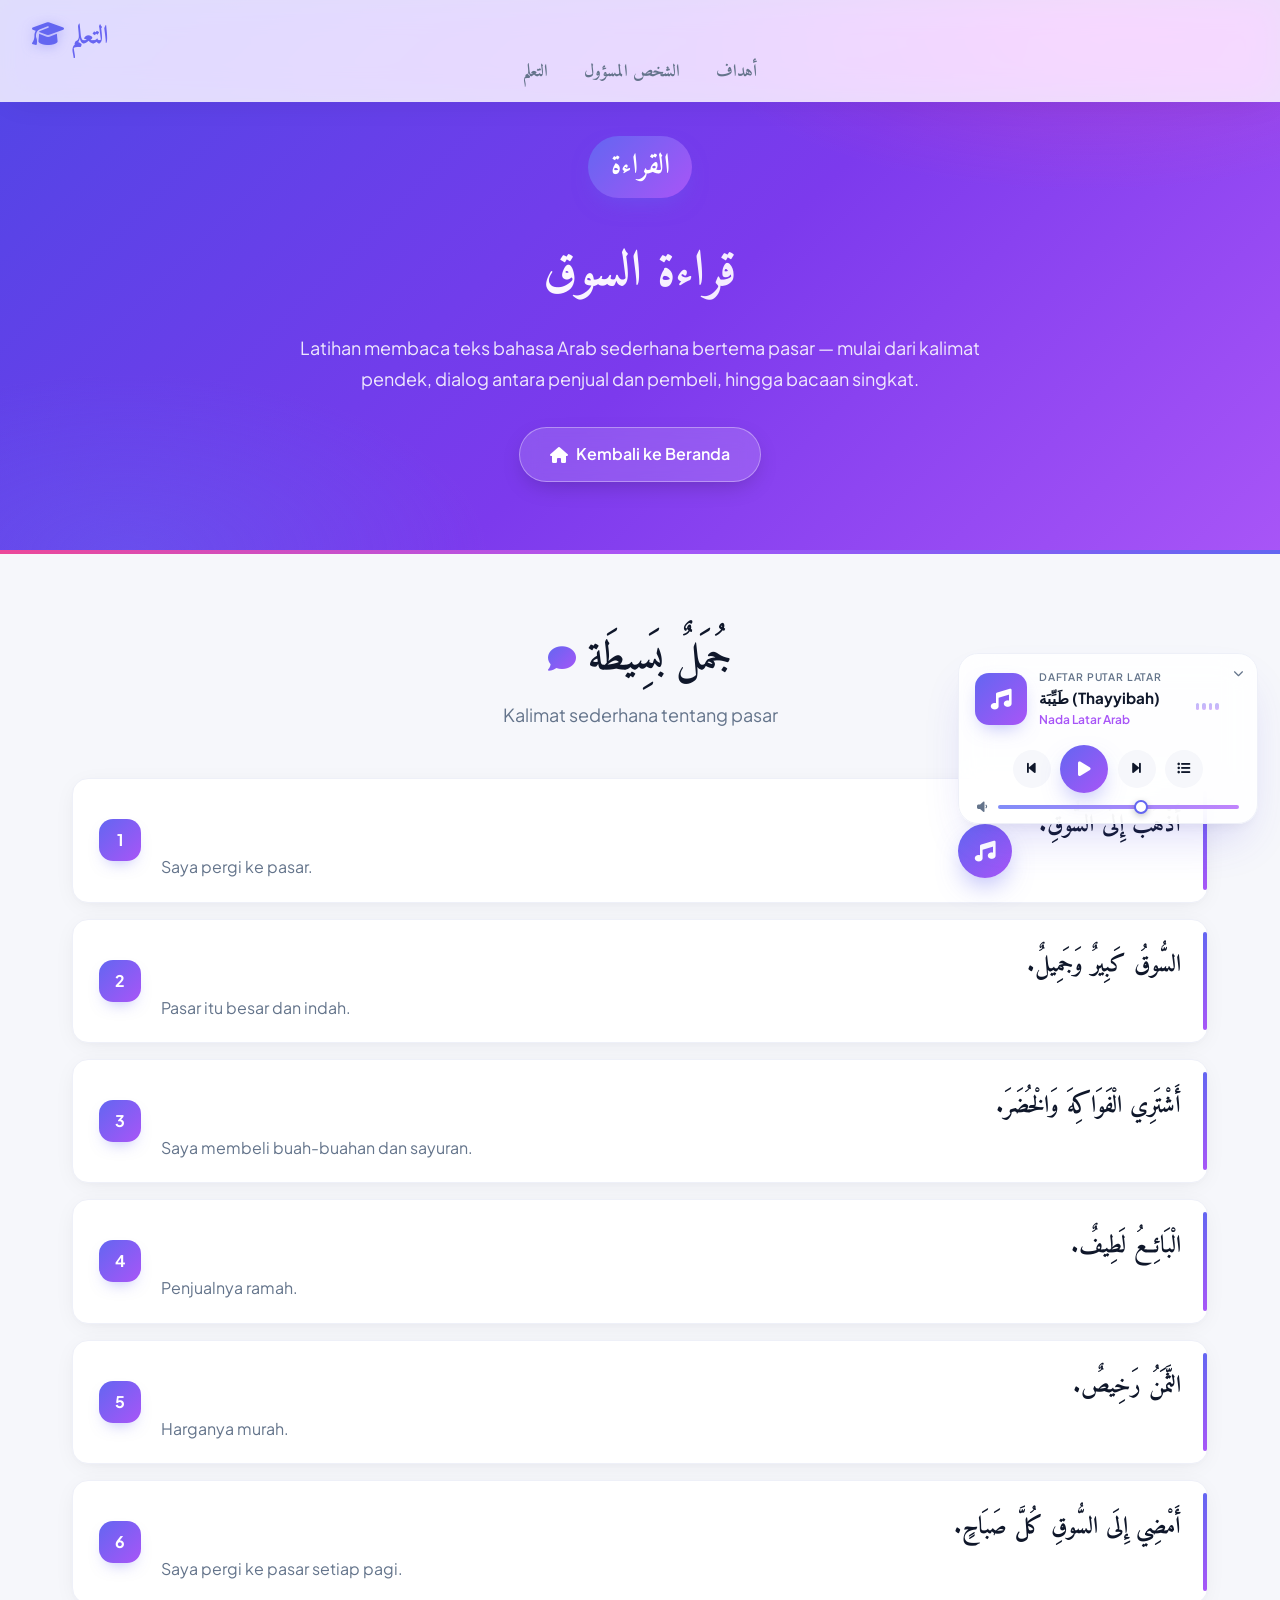
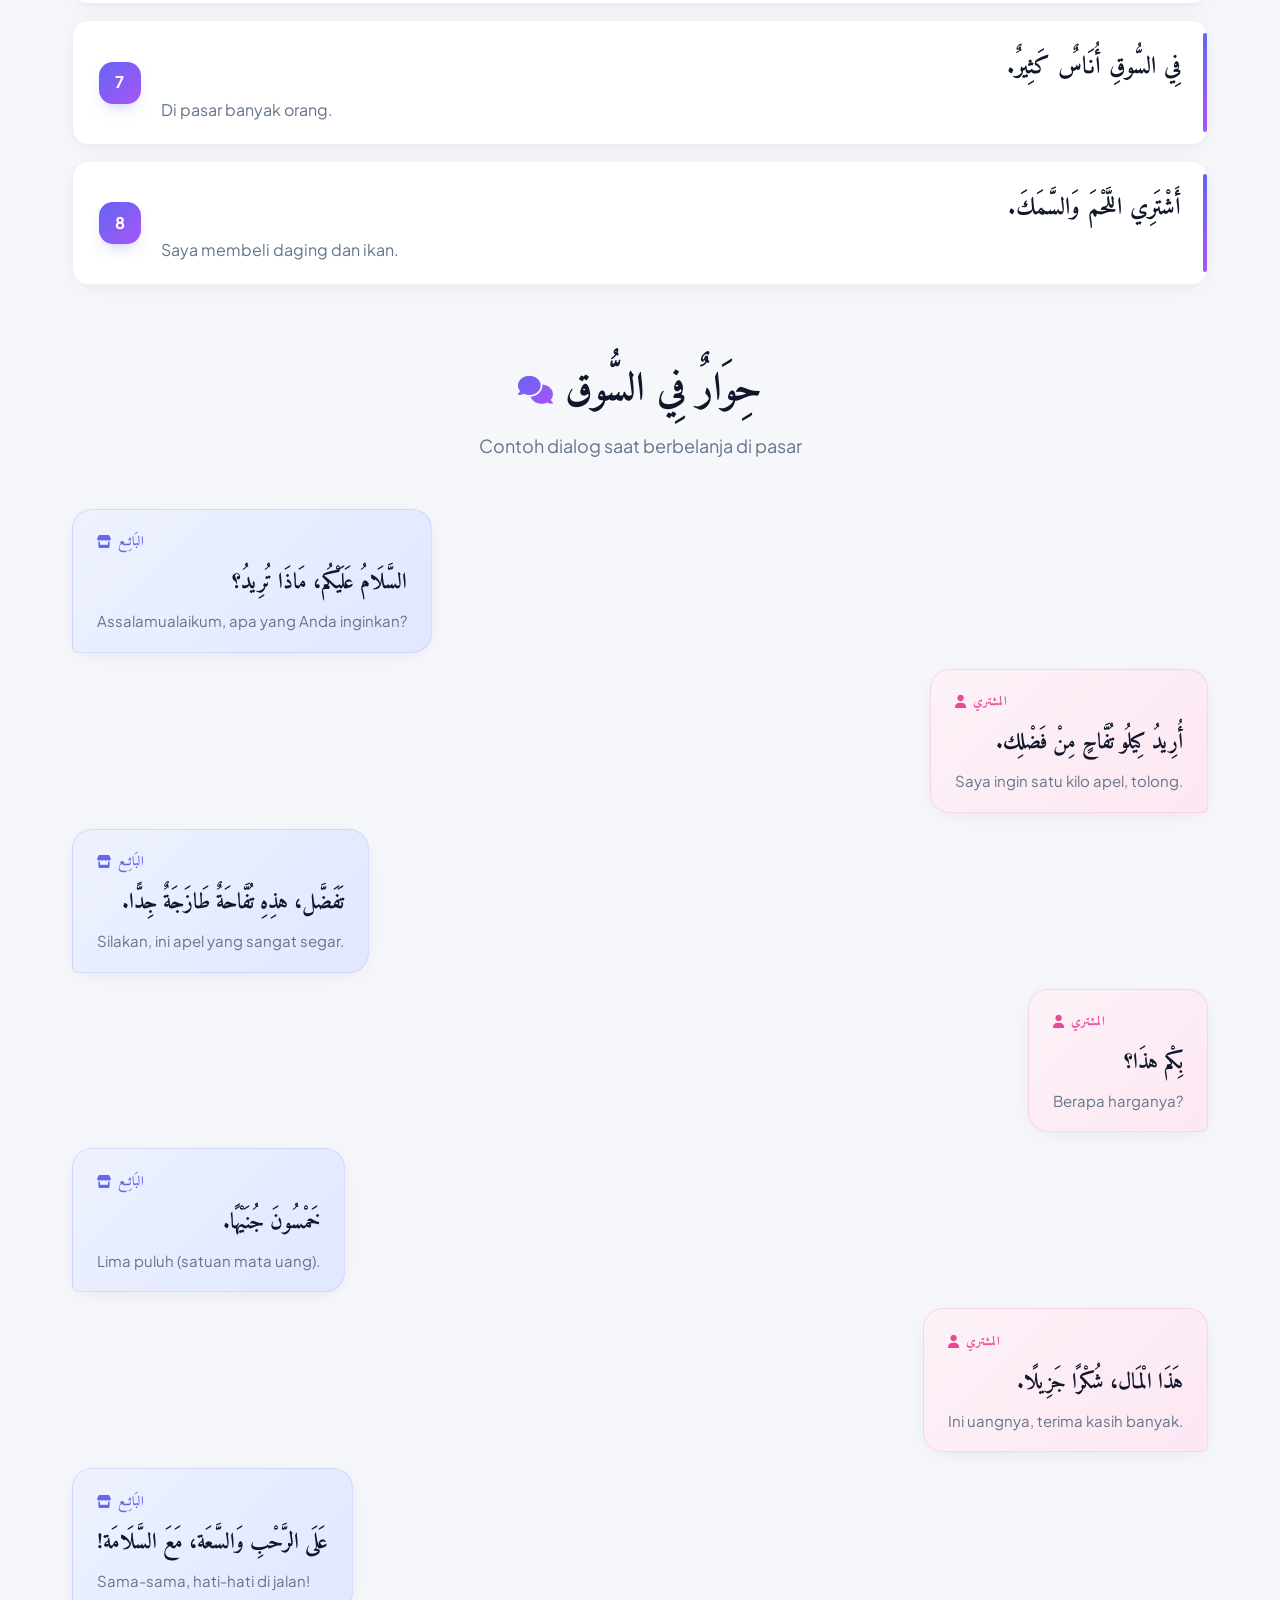
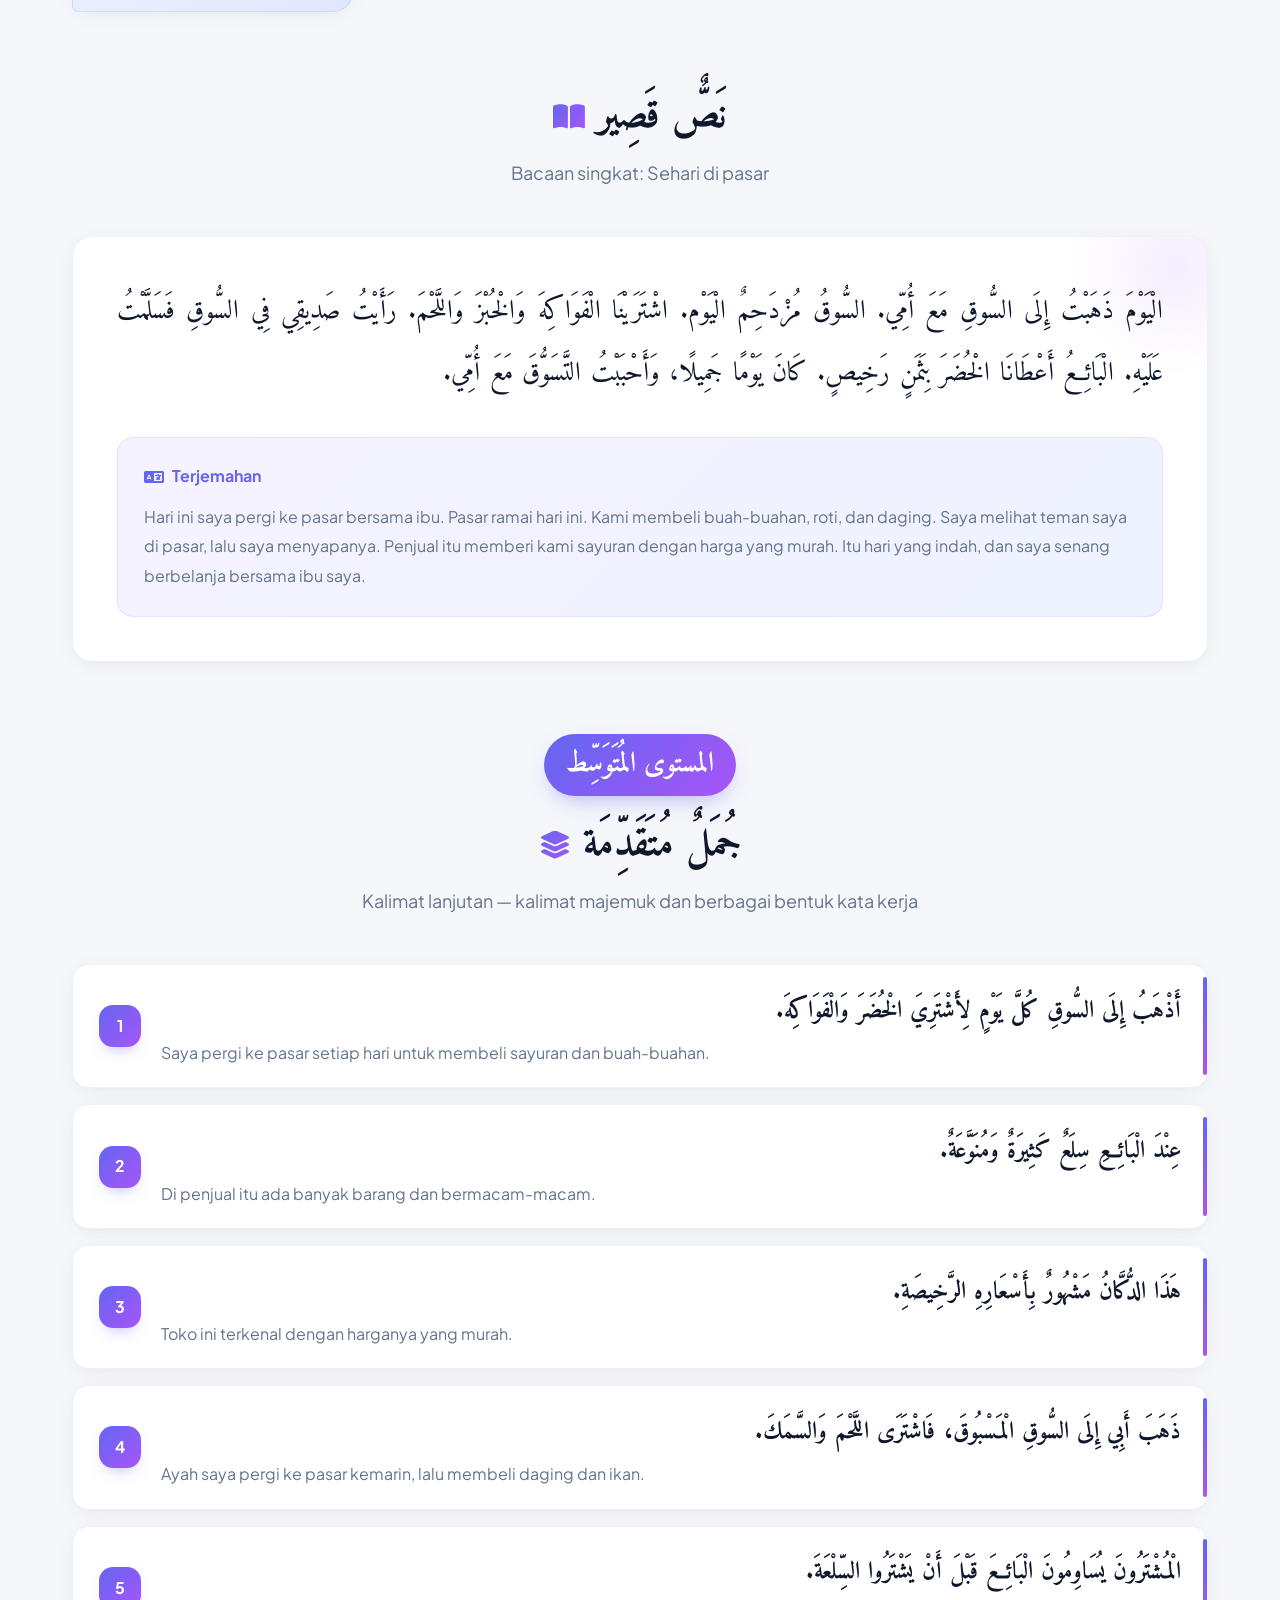
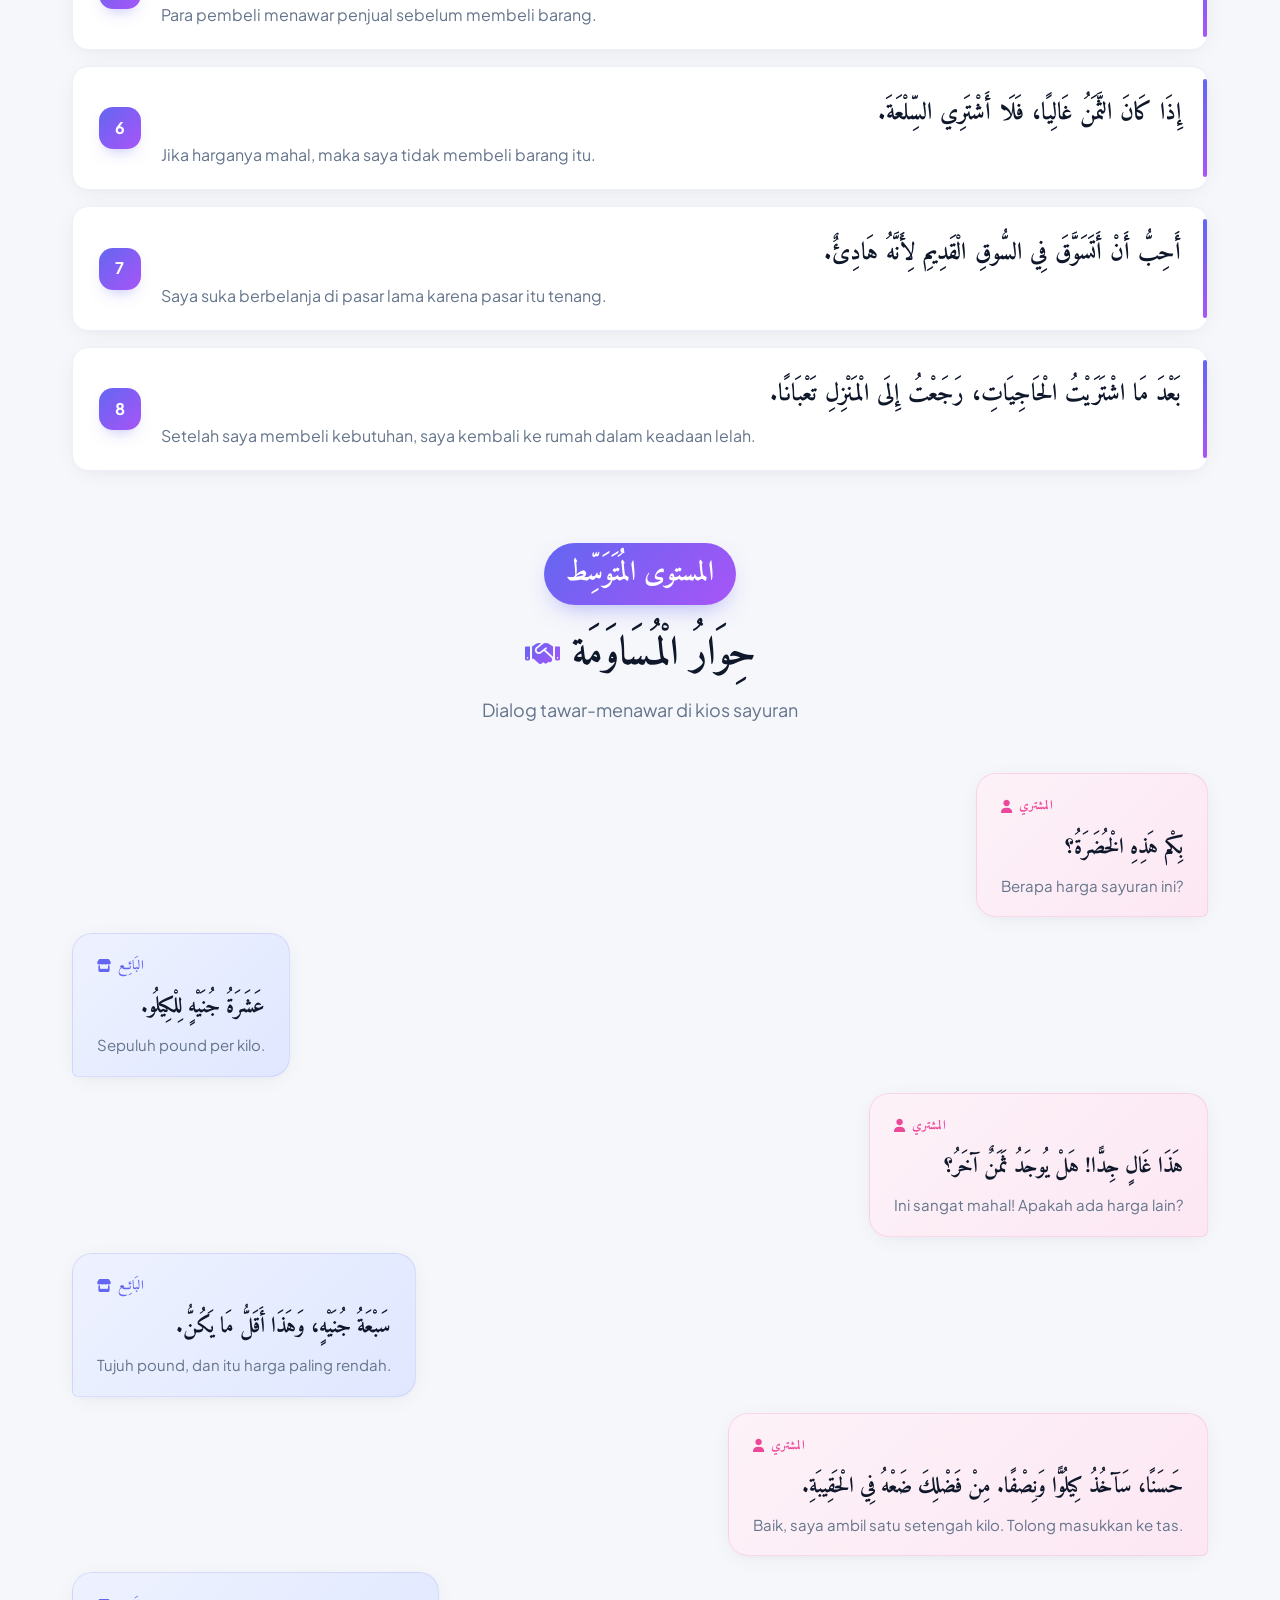
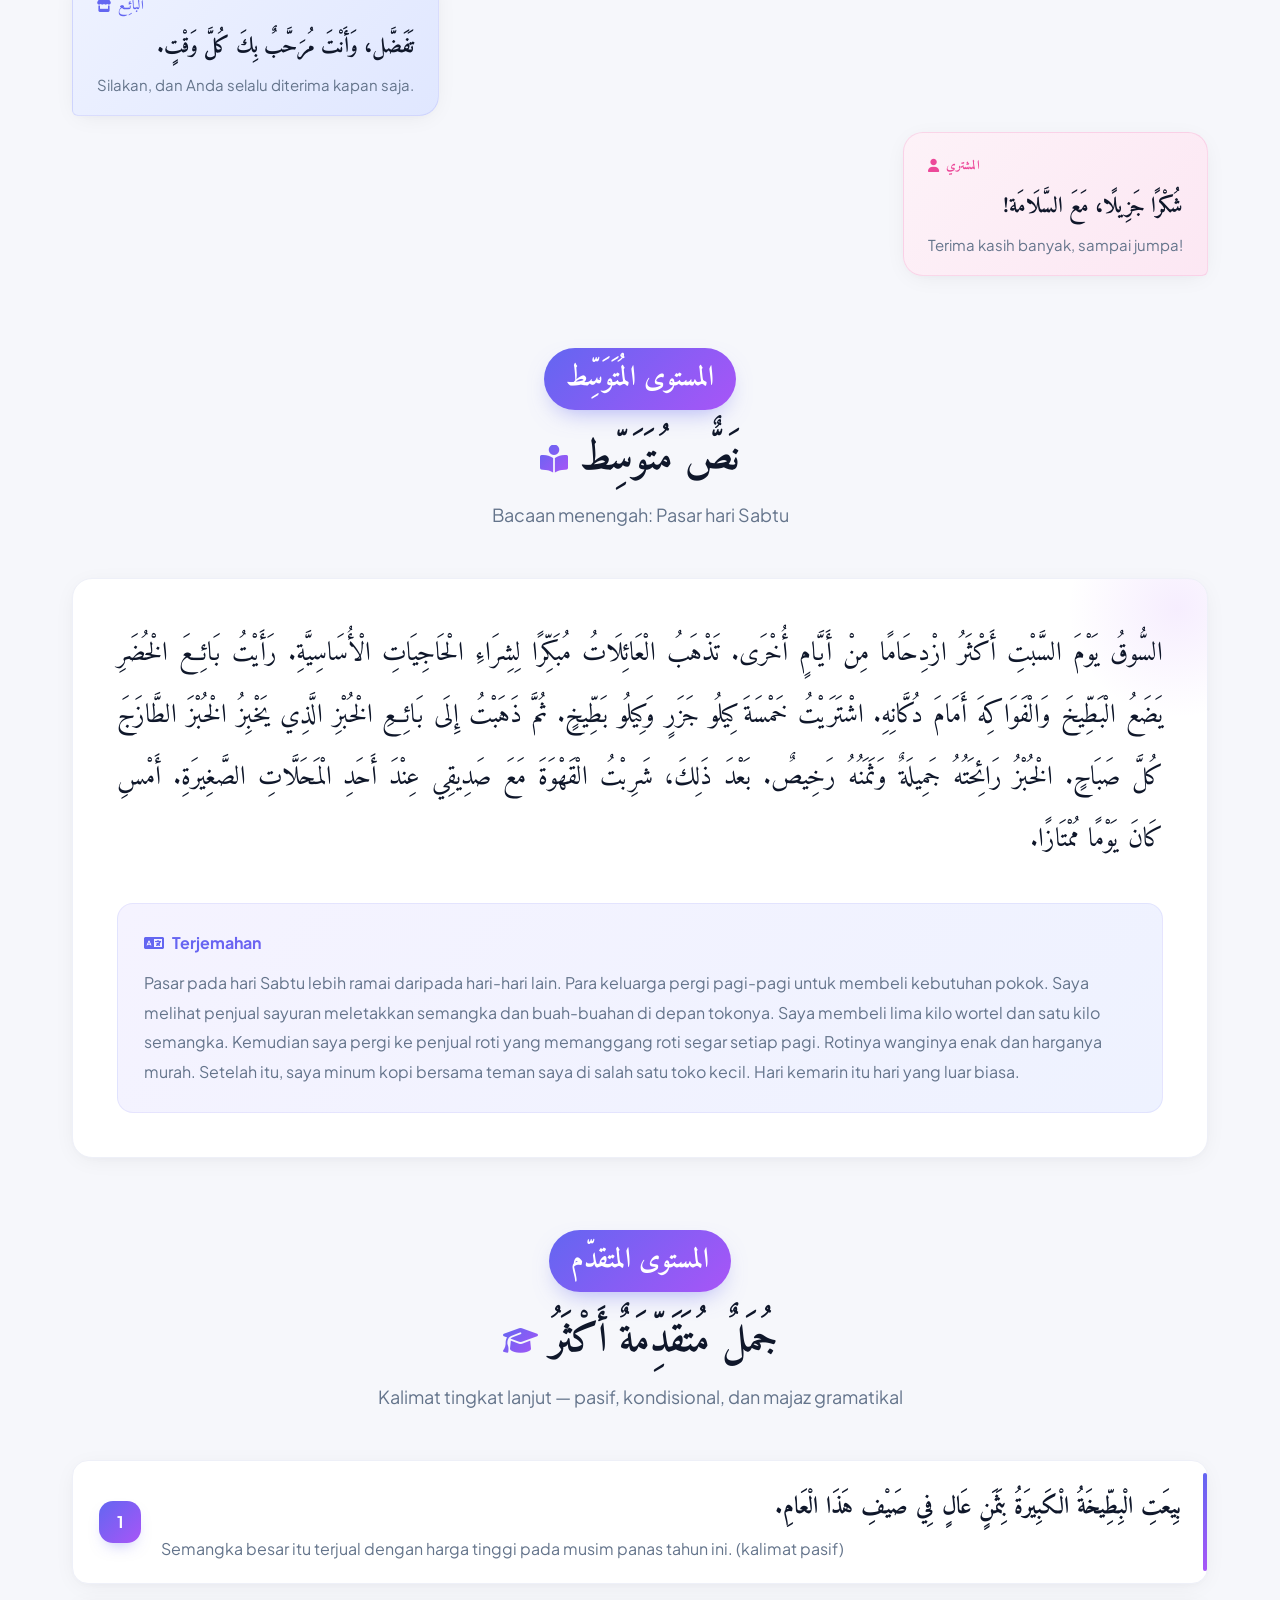
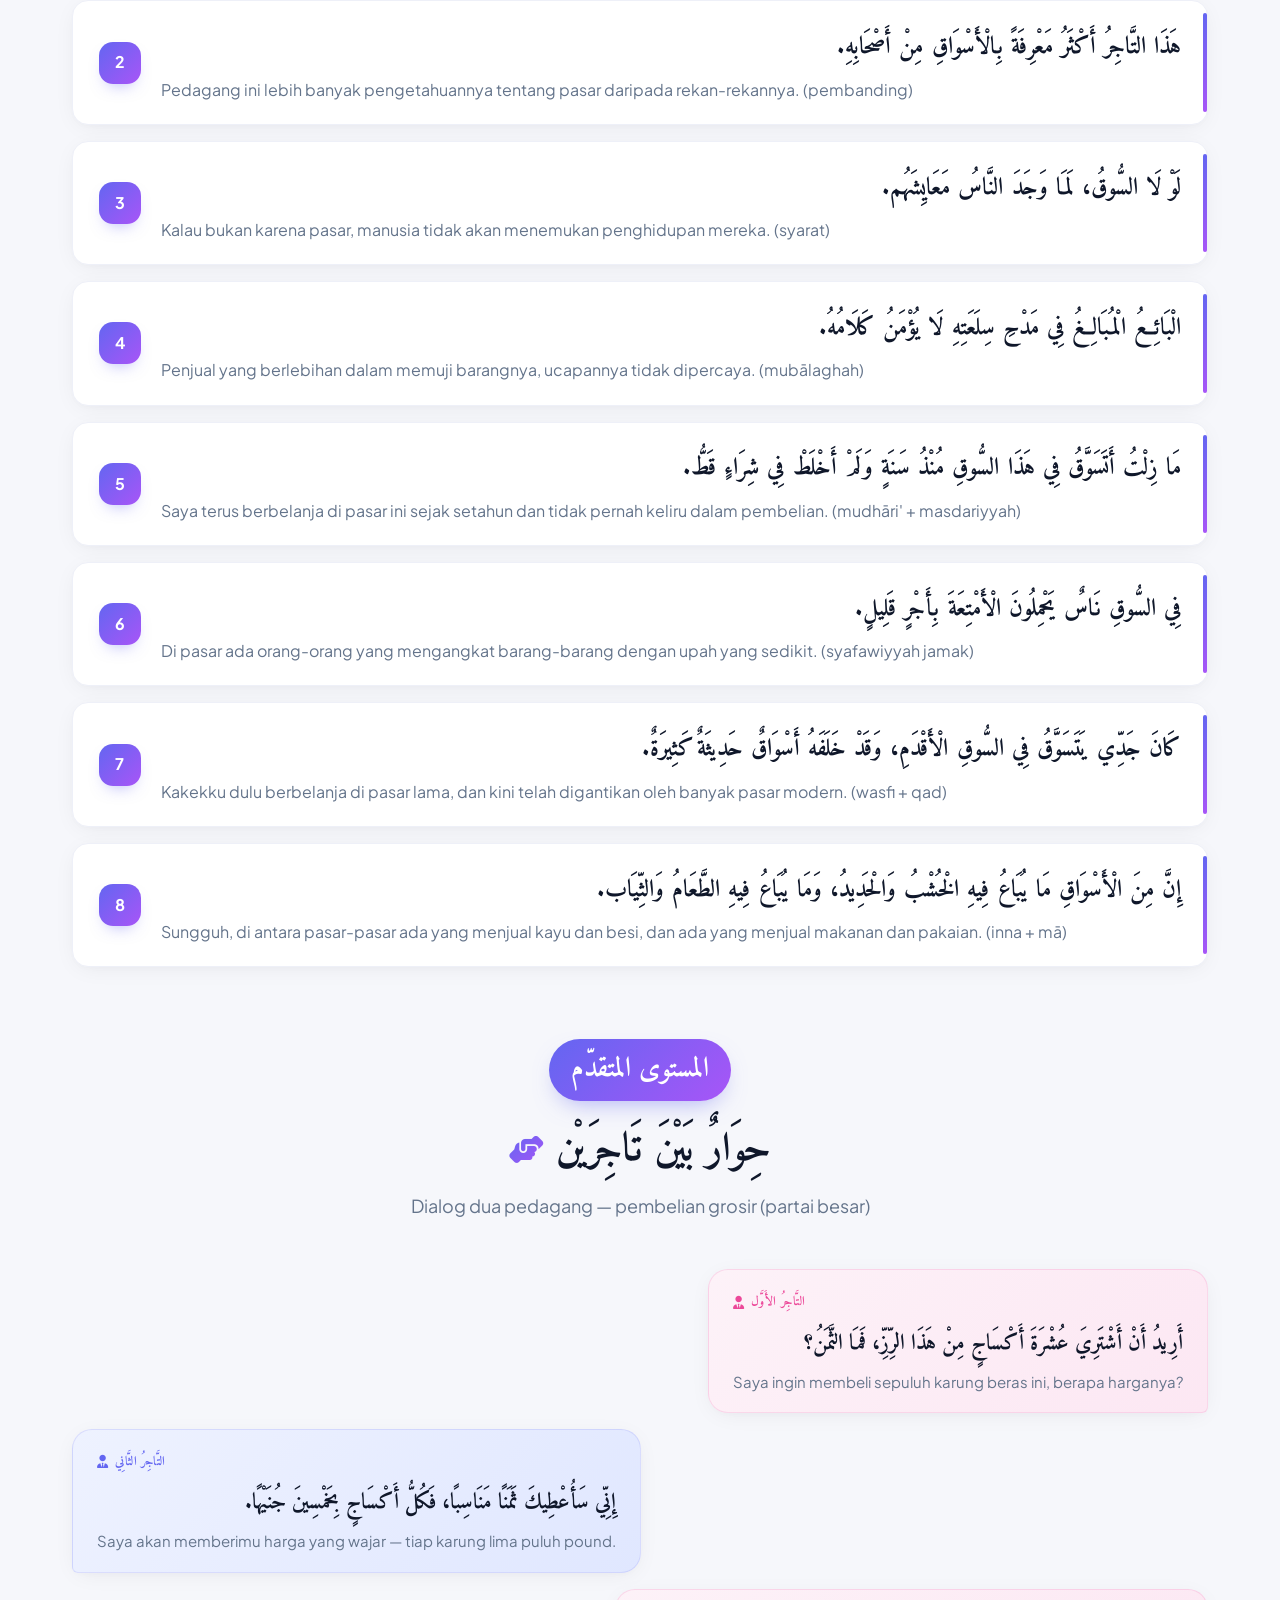
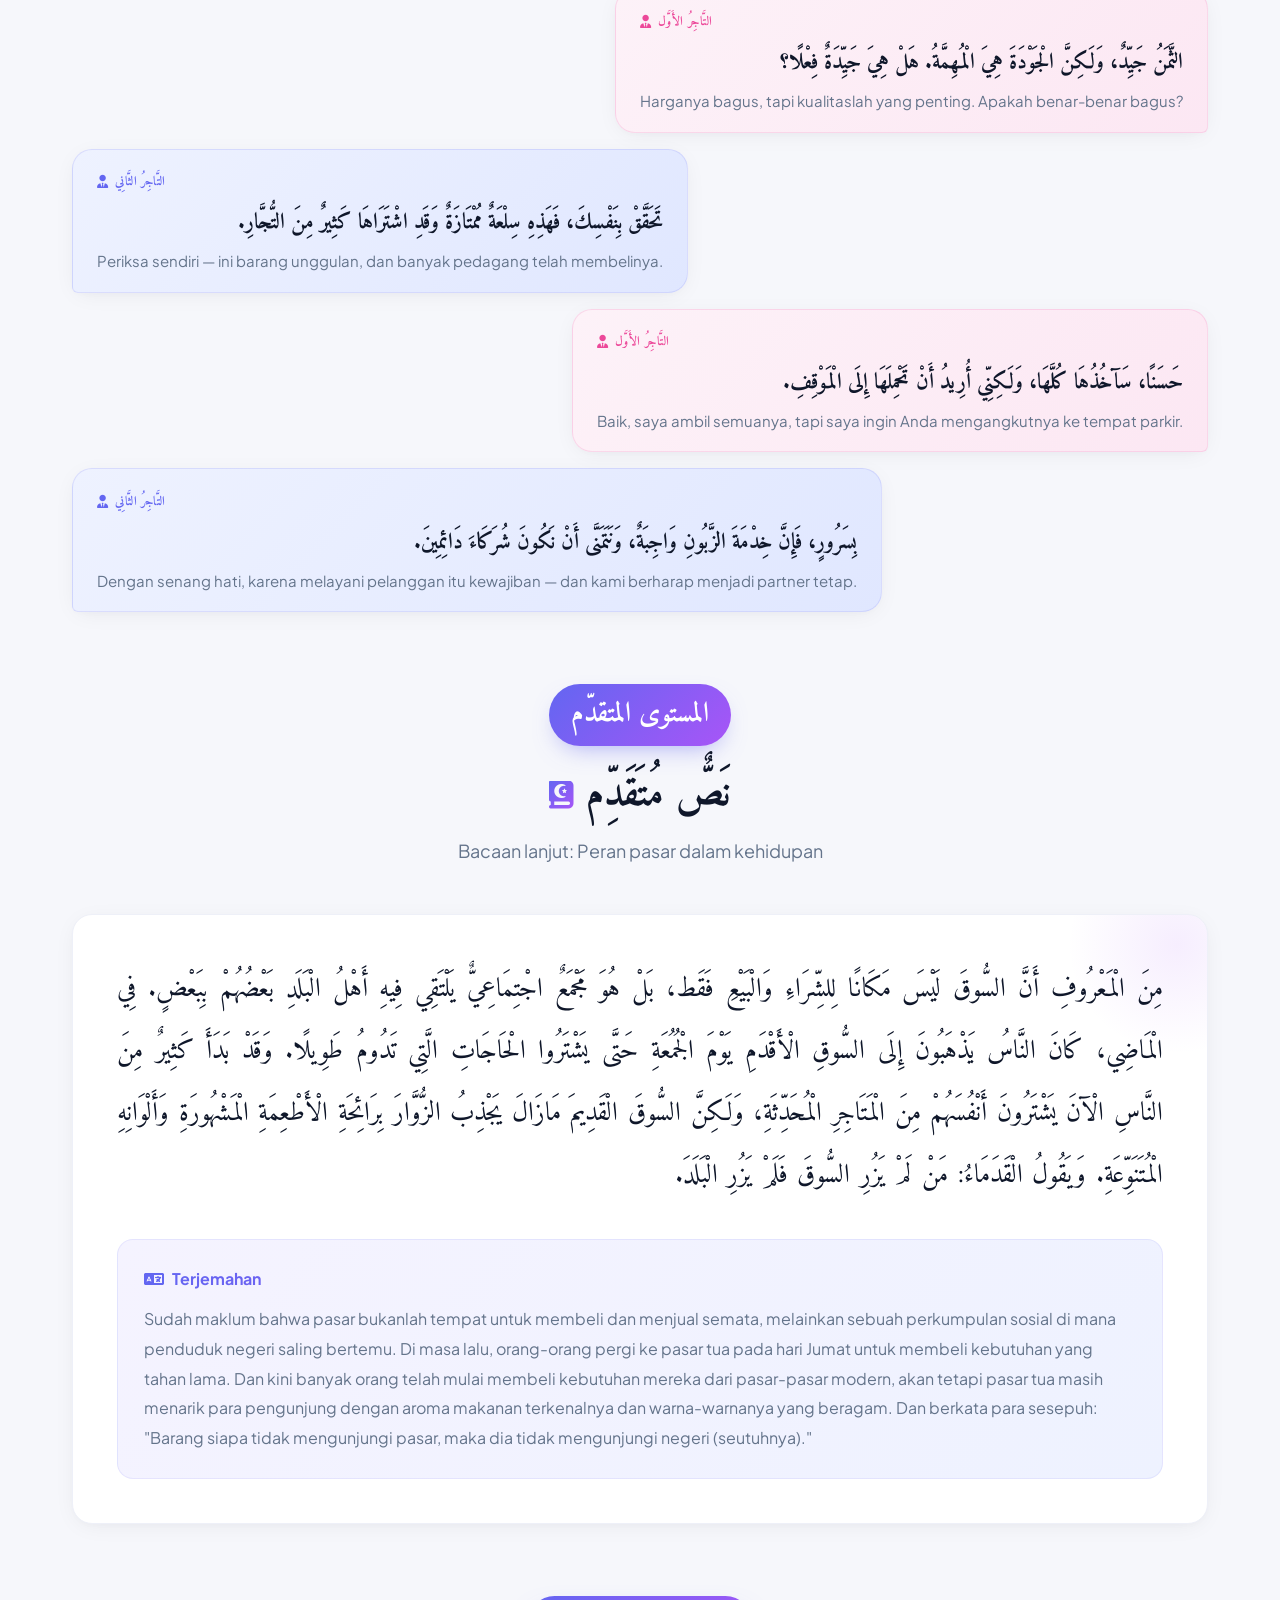
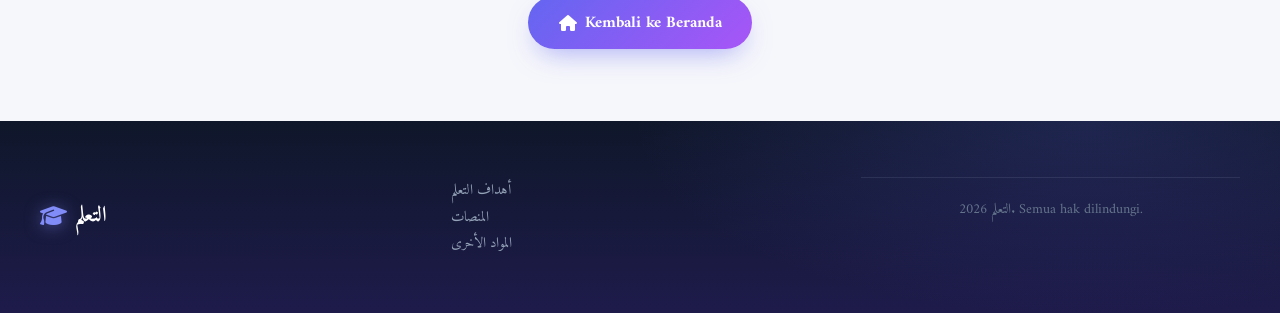
==== commit 764294ac: "fixed" ====
--- a/bacaan-pasar.html
+++ b/bacaan-pasar.html
@@ -136,7 +136,7 @@
                 </div>
                 <div class="dialogue-line buyer">
                     <span class="dialogue-speaker"><i class="fa-solid fa-user"></i> المشتري</span>
-                    <p class="dialogue-ar">هَتَذَا الْمَال، شُكْرًا جَزِيلًا.</p>
+                    <p class="dialogue-ar">هَذَا الْمَال، شُكْرًا جَزِيلًا.</p>
                     <p class="dialogue-id">Ini uangnya, terima kasih banyak.</p>
                 </div>
                 <div class="dialogue-line seller">
@@ -251,7 +251,7 @@
                 </div>
                 <div class="dialogue-line buyer">
                     <span class="dialogue-speaker"><i class="fa-solid fa-user"></i> المشتري</span>
-                    <p class="dialogue-ar">هَذَا غَالٍ جِدًّا! هَلْ يُوجَدُ ثَمَنٌ أَخَرُ؟</p>
+                    <p class="dialogue-ar">هَذَا غَالٍ جِدًّا! هَلْ يُوجَدُ ثَمَنٌ آخَرُ؟</p>
                     <p class="dialogue-id">Ini sangat mahal! Apakah ada harga lain?</p>
                 </div>
                 <div class="dialogue-line seller">
@@ -285,7 +285,7 @@
                 <p class="vocab-group-desc">Bacaan menengah: Pasar hari Sabtu</p>
             </div>
             <div class="reading-passage">
-                <p class="passage-ar">السُّوقُ يَوْمَ السَّبْتِ أَكْثَرُ ازْدِحَامًا مِنْ أَيَّامٍ أُخْرَى. تَذْهَبُ الْعَائِلَاتُ مُبَكِّرًا لِشِرَاءِ الْحَاجِيَاتِ الْأُسَاسِيَّةِ. رَأَيْتُ بَائِعَ الْخُضَرِ يَضَعُ الْبَطِّيخَ وَالْفَوَاكِهَ أَمَامَ دُكَّانِهِ. اشْتَرَيْتُ خَمْسَةَ كِيلُو جَزَرٍ وَكِيلُو بَطِّيخٍ. ثُمَّ ذَهَبْتُ إِلَى بَائِعِ الْخُبْزِ الَّذِي يَخْبِزُ الْخُبْزَ الطَّازَجَ كُلَّ صَبَاحٍ. الْخُبْزُ رَائِحَتُهُ جَمِيلَةٌ وَثَمَنُهُ رَخِيصٌ. بَعْدَ ذَلِكَ، شَرِبْتُ الْقَهْوَةَ مَعَ صَدِيقِي عِنْدَ أَحَدِ الْمَحَلَّاتِ الصَّغِيرَةِ. الْمَسْبُوقَ كَانَ يَوْمًا مُمْتَازًا.</p>
+                <p class="passage-ar">السُّوقُ يَوْمَ السَّبْتِ أَكْثَرُ ازْدِحَامًا مِنْ أَيَّامٍ أُخْرَى. تَذْهَبُ الْعَائِلَاتُ مُبَكِّرًا لِشِرَاءِ الْحَاجِيَاتِ الْأُسَاسِيَّةِ. رَأَيْتُ بَائِعَ الْخُضَرِ يَضَعُ الْبَطِّيخَ وَالْفَوَاكِهَ أَمَامَ دُكَّانِهِ. اشْتَرَيْتُ خَمْسَةَ كِيلُو جَزَرٍ وَكِيلُو بَطِّيخٍ. ثُمَّ ذَهَبْتُ إِلَى بَائِعِ الْخُبْزِ الَّذِي يَخْبِزُ الْخُبْزَ الطَّازَجَ كُلَّ صَبَاحٍ. الْخُبْزُ رَائِحَتُهُ جَمِيلَةٌ وَثَمَنُهُ رَخِيصٌ. بَعْدَ ذَلِكَ، شَرِبْتُ الْقَهْوَةَ مَعَ صَدِيقِي عِنْدَ أَحَدِ الْمَحَلَّاتِ الصَّغِيرَةِ. أَمْسِ كَانَ يَوْمًا مُمْتَازًا.</p>
                 <div class="passage-translation">
                     <h4><i class="fa-solid fa-language"></i> Terjemahan</h4>
                     <p>Pasar pada hari Sabtu lebih ramai daripada hari-hari lain. Para keluarga pergi pagi-pagi untuk membeli kebutuhan pokok. Saya melihat penjual sayuran meletakkan semangka dan buah-buahan di depan tokonya. Saya membeli lima kilo wortel dan satu kilo semangka. Kemudian saya pergi ke penjual roti yang memanggang roti segar setiap pagi. Rotinya wanginya enak dan harganya murah. Setelah itu, saya minum kopi bersama teman saya di salah satu toko kecil. Hari kemarin itu hari yang luar biasa.</p>
@@ -334,7 +334,7 @@
                 <div class="reading-item">
                     <span class="reading-number">5</span>
                     <div class="reading-text">
-                        <p class="reading-ar">مَا زِلْتُ أَتَسَوَّقُ فِي هَذَا السُّوقِ مُنْذُ سَنَةٍ وَلَمْ أَخْلَطْ فِي شَرَائٍ قَطُّ.</p>
+                        <p class="reading-ar">مَا زِلْتُ أَتَسَوَّقُ فِي هَذَا السُّوقِ مُنْذُ سَنَةٍ وَلَمْ أَخْلَطْ فِي شِرَاءٍ قَطُّ.</p>
                         <p class="reading-id">Saya terus berbelanja di pasar ini sejak setahun dan tidak pernah keliru dalam pembelian. (mudhāri' + masdariyyah)</p>
                     </div>
                 </div>
@@ -438,7 +438,7 @@
                 <li><a href="index.html#features">المنصات</a></li>
                 <li><a href="index.html#courses">المواد الأخرى</a></li>
             </ul>
-            <p class="footer-copyright">2024 التعلم. Semua hak dilindungi.</p>
+            <p class="footer-copyright">2026 التعلم. Semua hak dilindungi.</p>
         </div>
     </footer>
 
--- a/css/style.css
+++ b/css/style.css
@@ -1011,6 +1011,8 @@
     display: flex;
     flex-direction: column;
     gap: 0.25rem;
+    flex: 1; /* isi sisa lebar baris agar teks Arab rata kanan lurus antar-baris */
+    min-width: 0;
 }
 
 .reading-ar {
@@ -1020,6 +1022,9 @@
     color: var(--text-color);
     direction: rtl;
     text-align: right;
+    line-height: 2.1; /* ruang cukup untuk harakat agar tidak terpotong */
+    letter-spacing: normal;
+    word-spacing: 0.05em;
 }
 
 .reading-id {
@@ -1087,6 +1092,8 @@
     color: var(--text-color);
     direction: rtl;
     text-align: right;
+    line-height: 2;
+    letter-spacing: normal;
     margin-bottom: 0.25rem;
 }
 
@@ -1124,10 +1131,13 @@
 .passage-ar {
     font-family: 'Amiri', serif;
     font-size: 1.65rem;
-    line-height: 2.3;
+    line-height: 2.35;
     color: var(--text-color);
     direction: rtl;
-    text-align: right;
+    text-align: justify;
+    text-justify: inter-word;
+    word-spacing: 0.06em;
+    letter-spacing: normal;
     margin-bottom: 2rem;
     position: relative;
 }
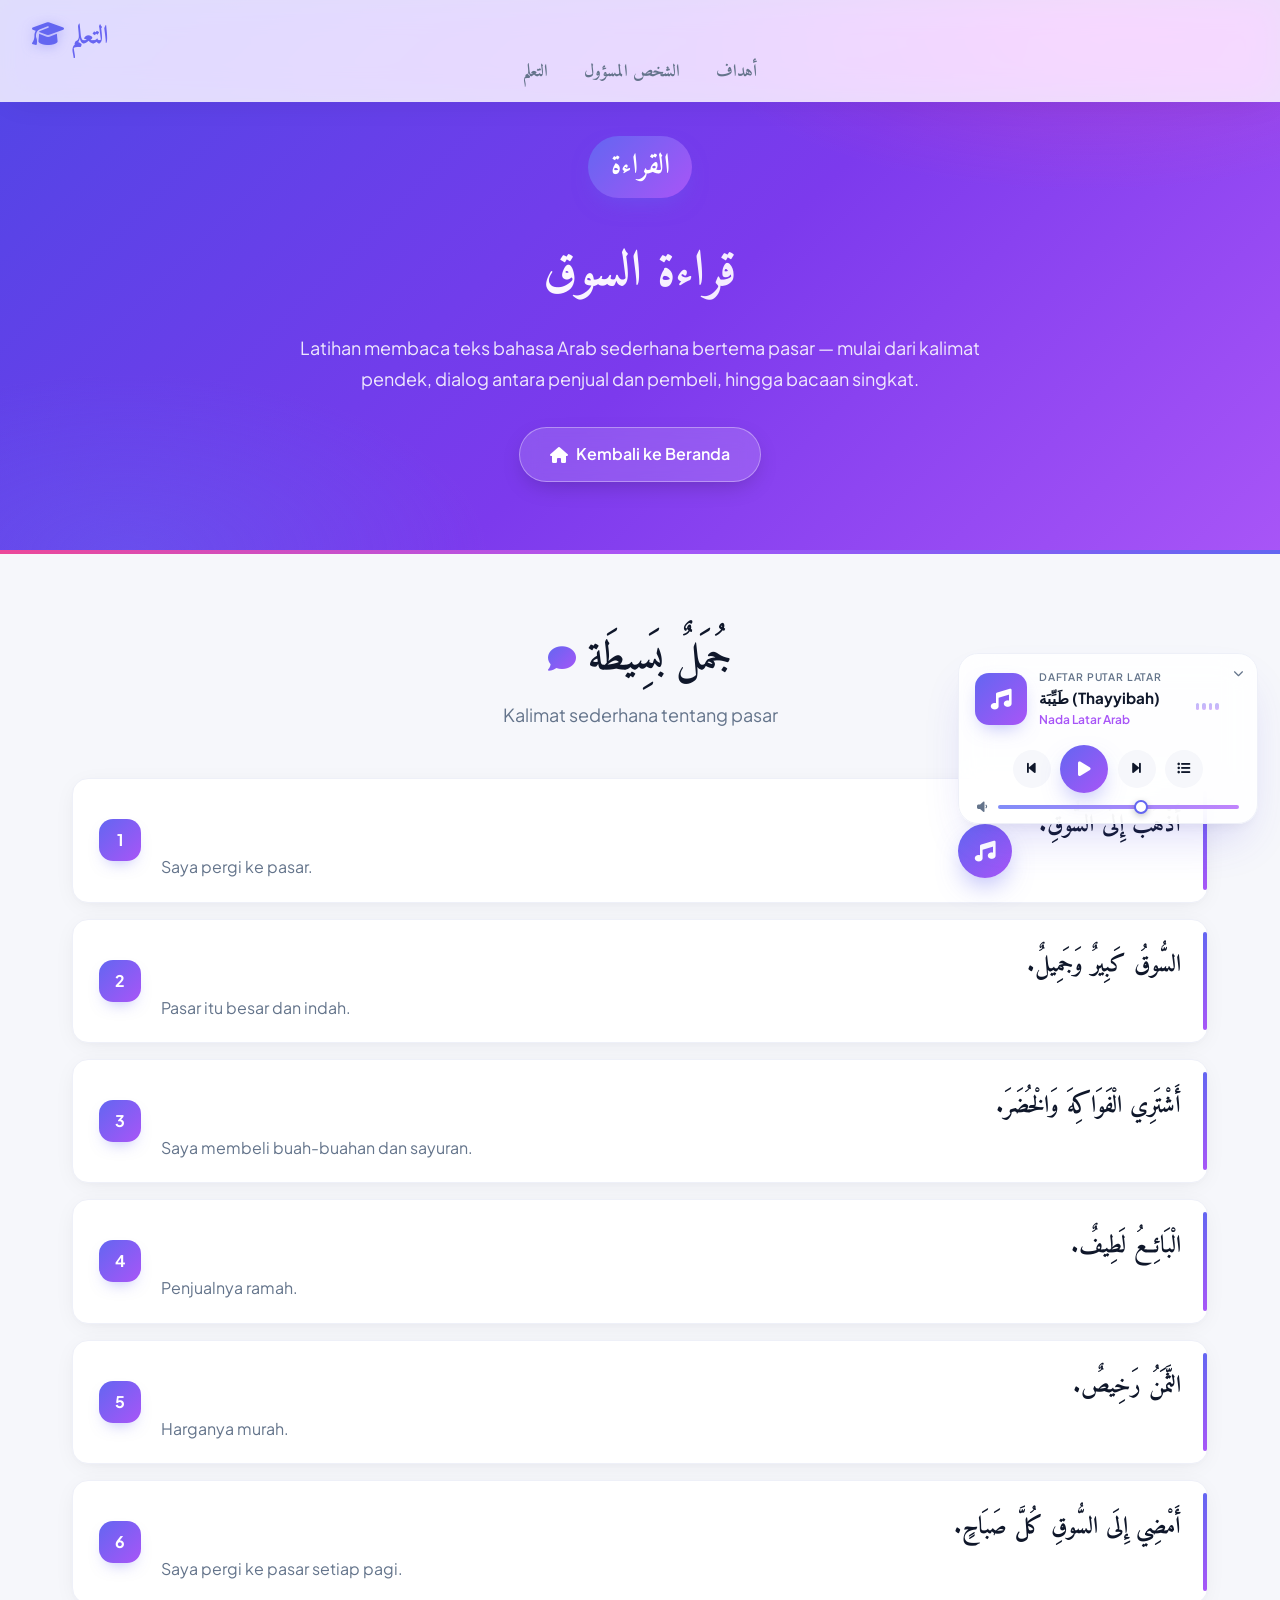
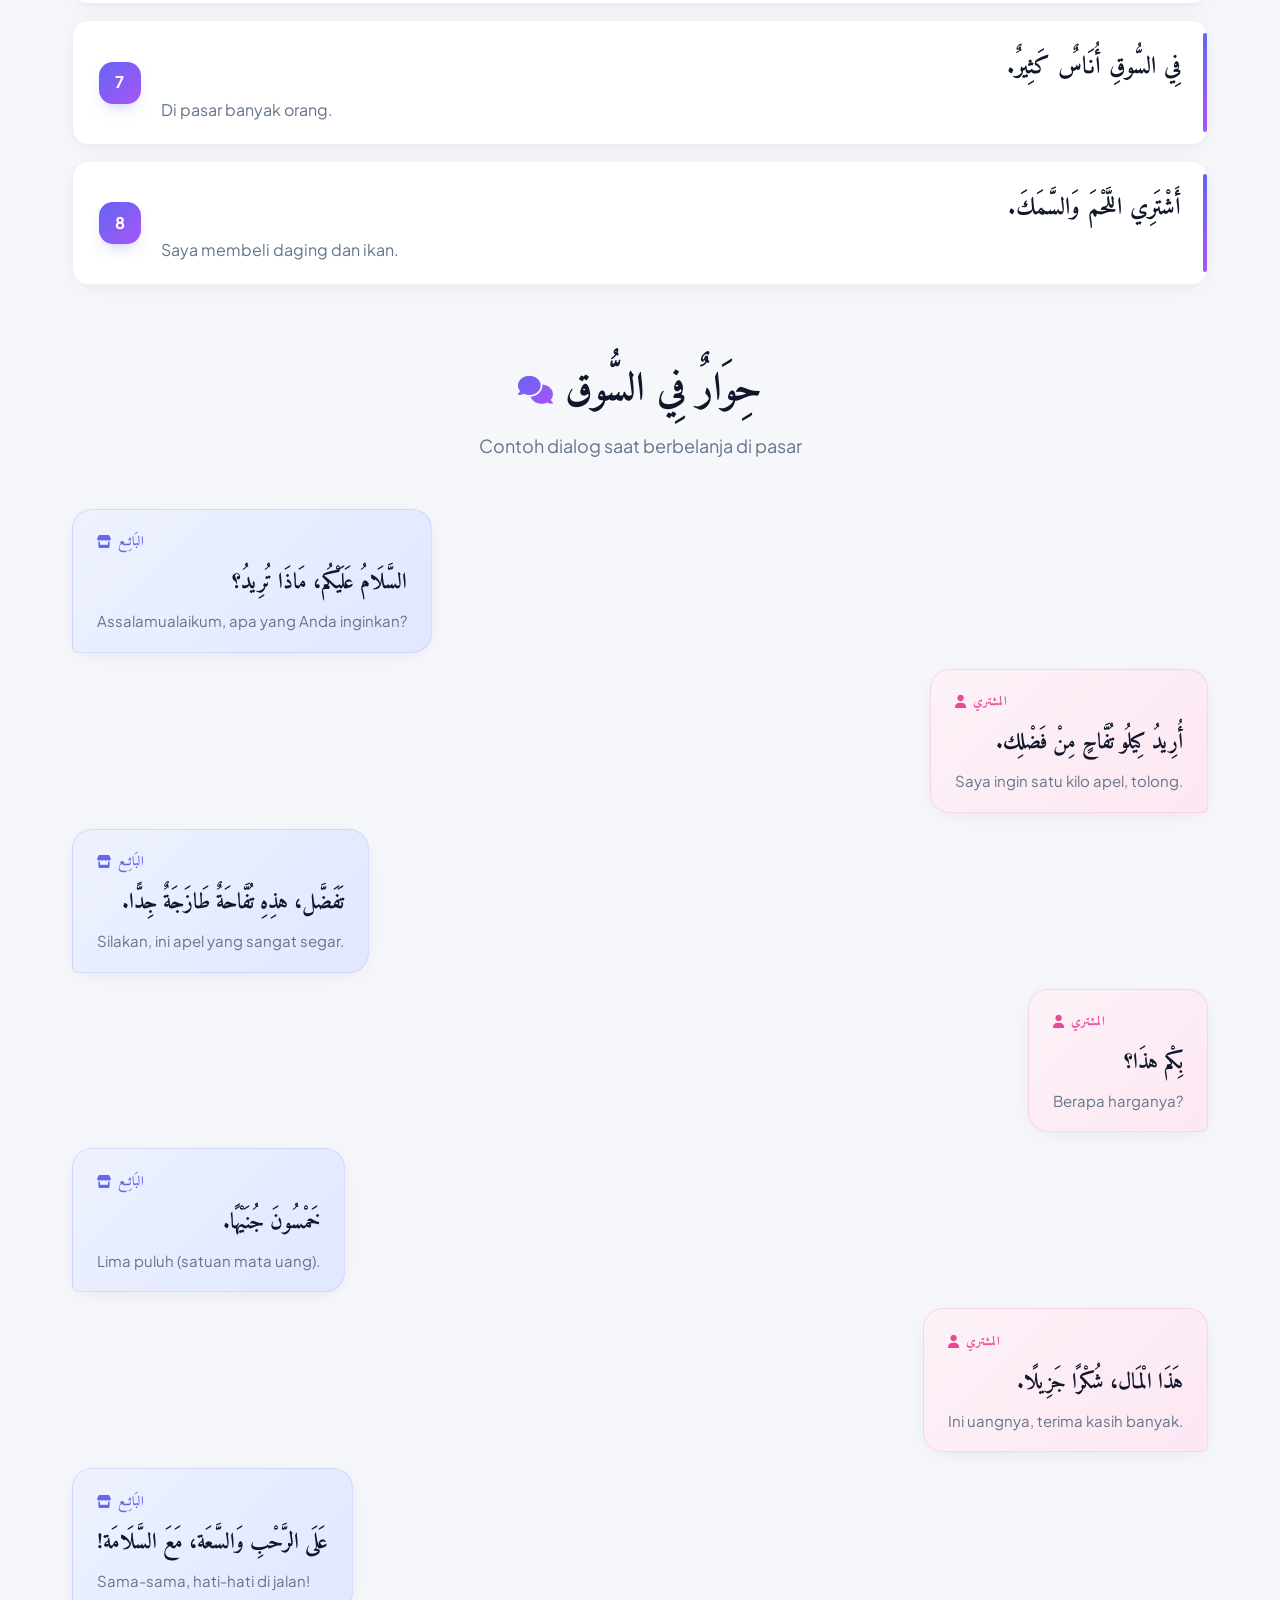
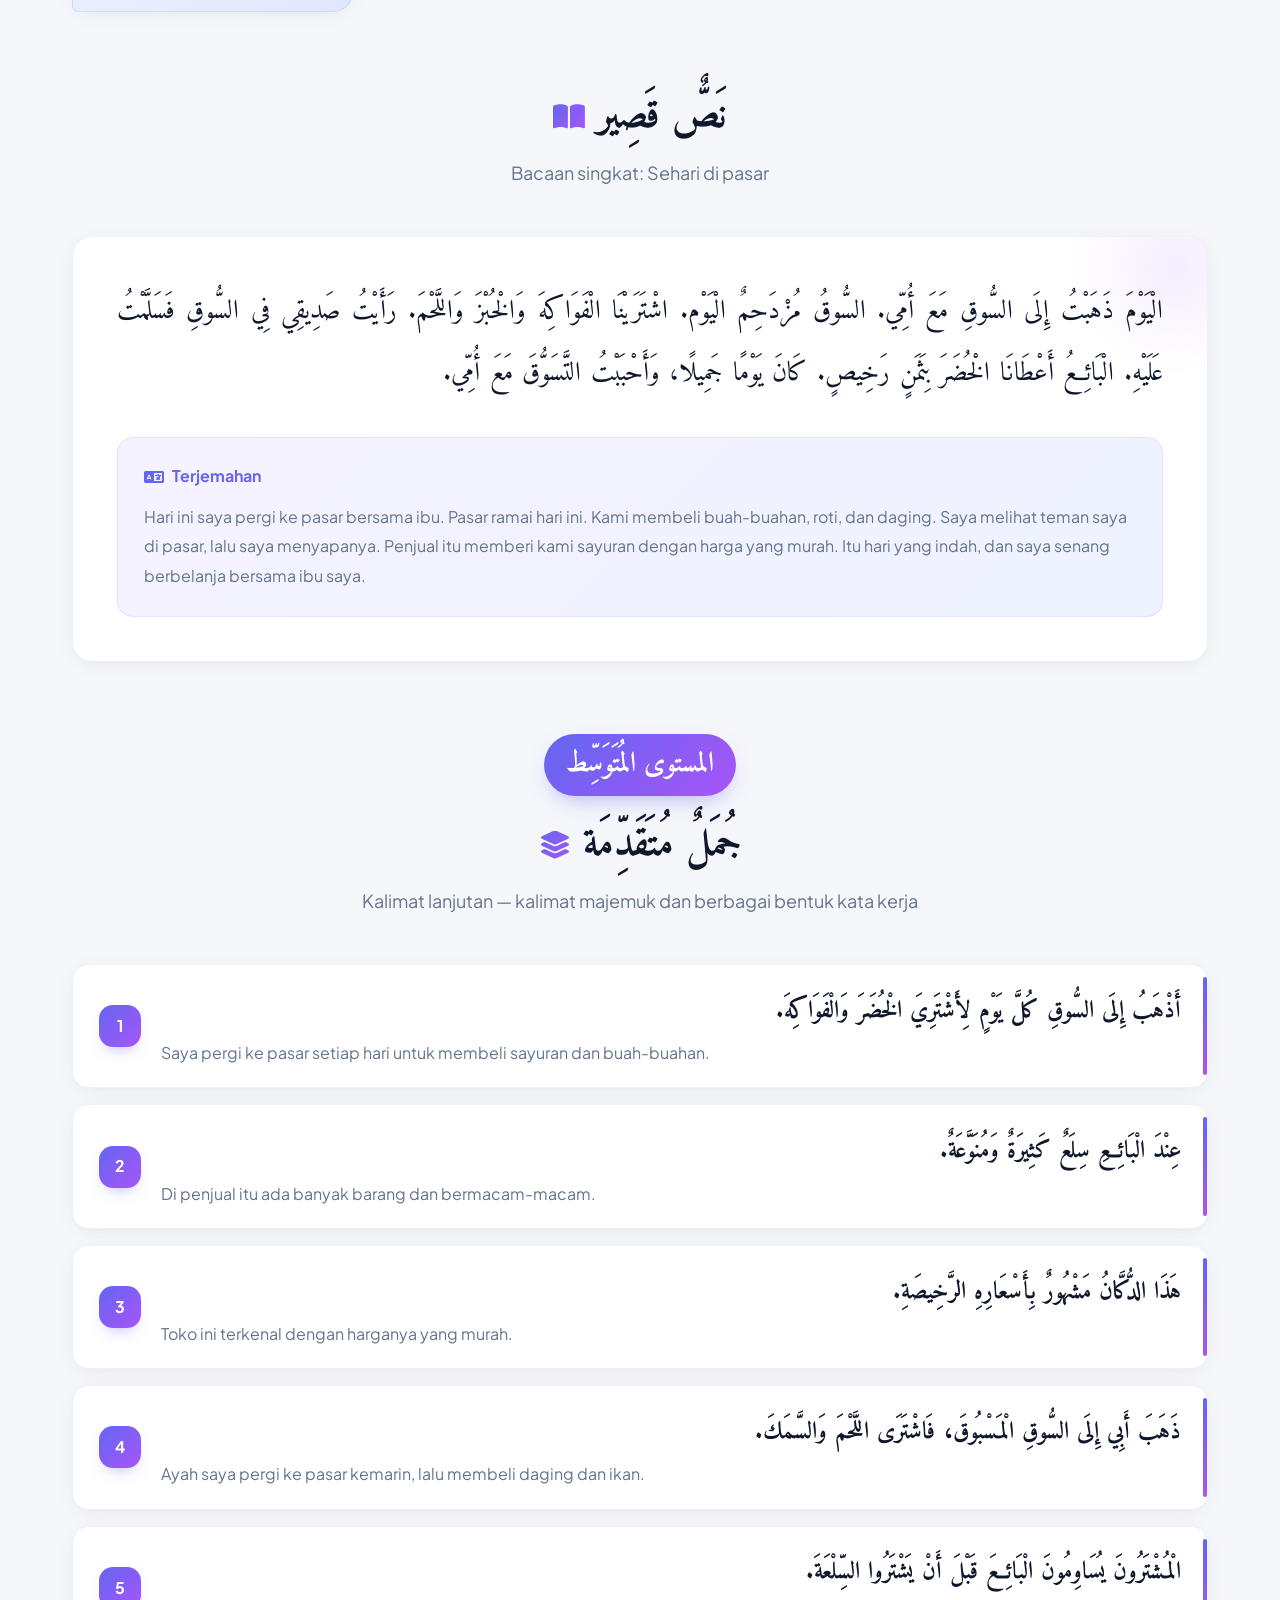
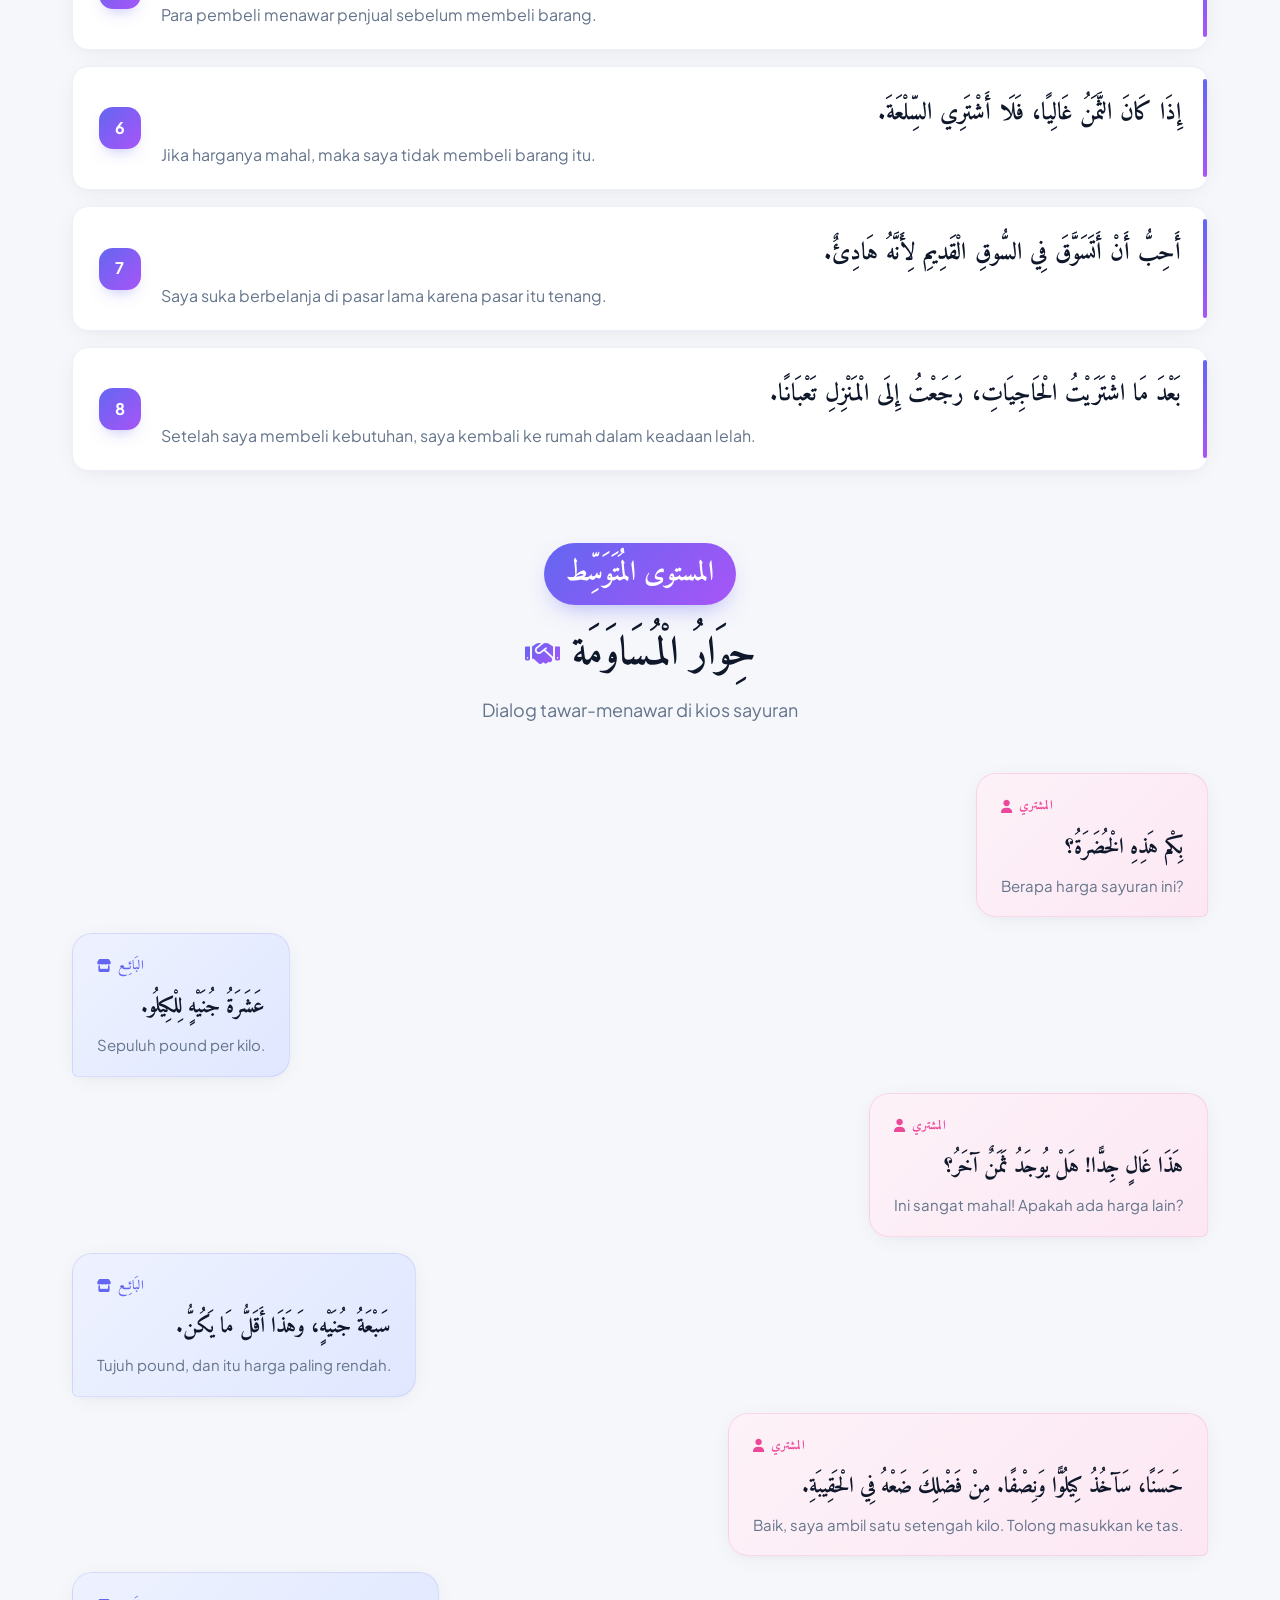
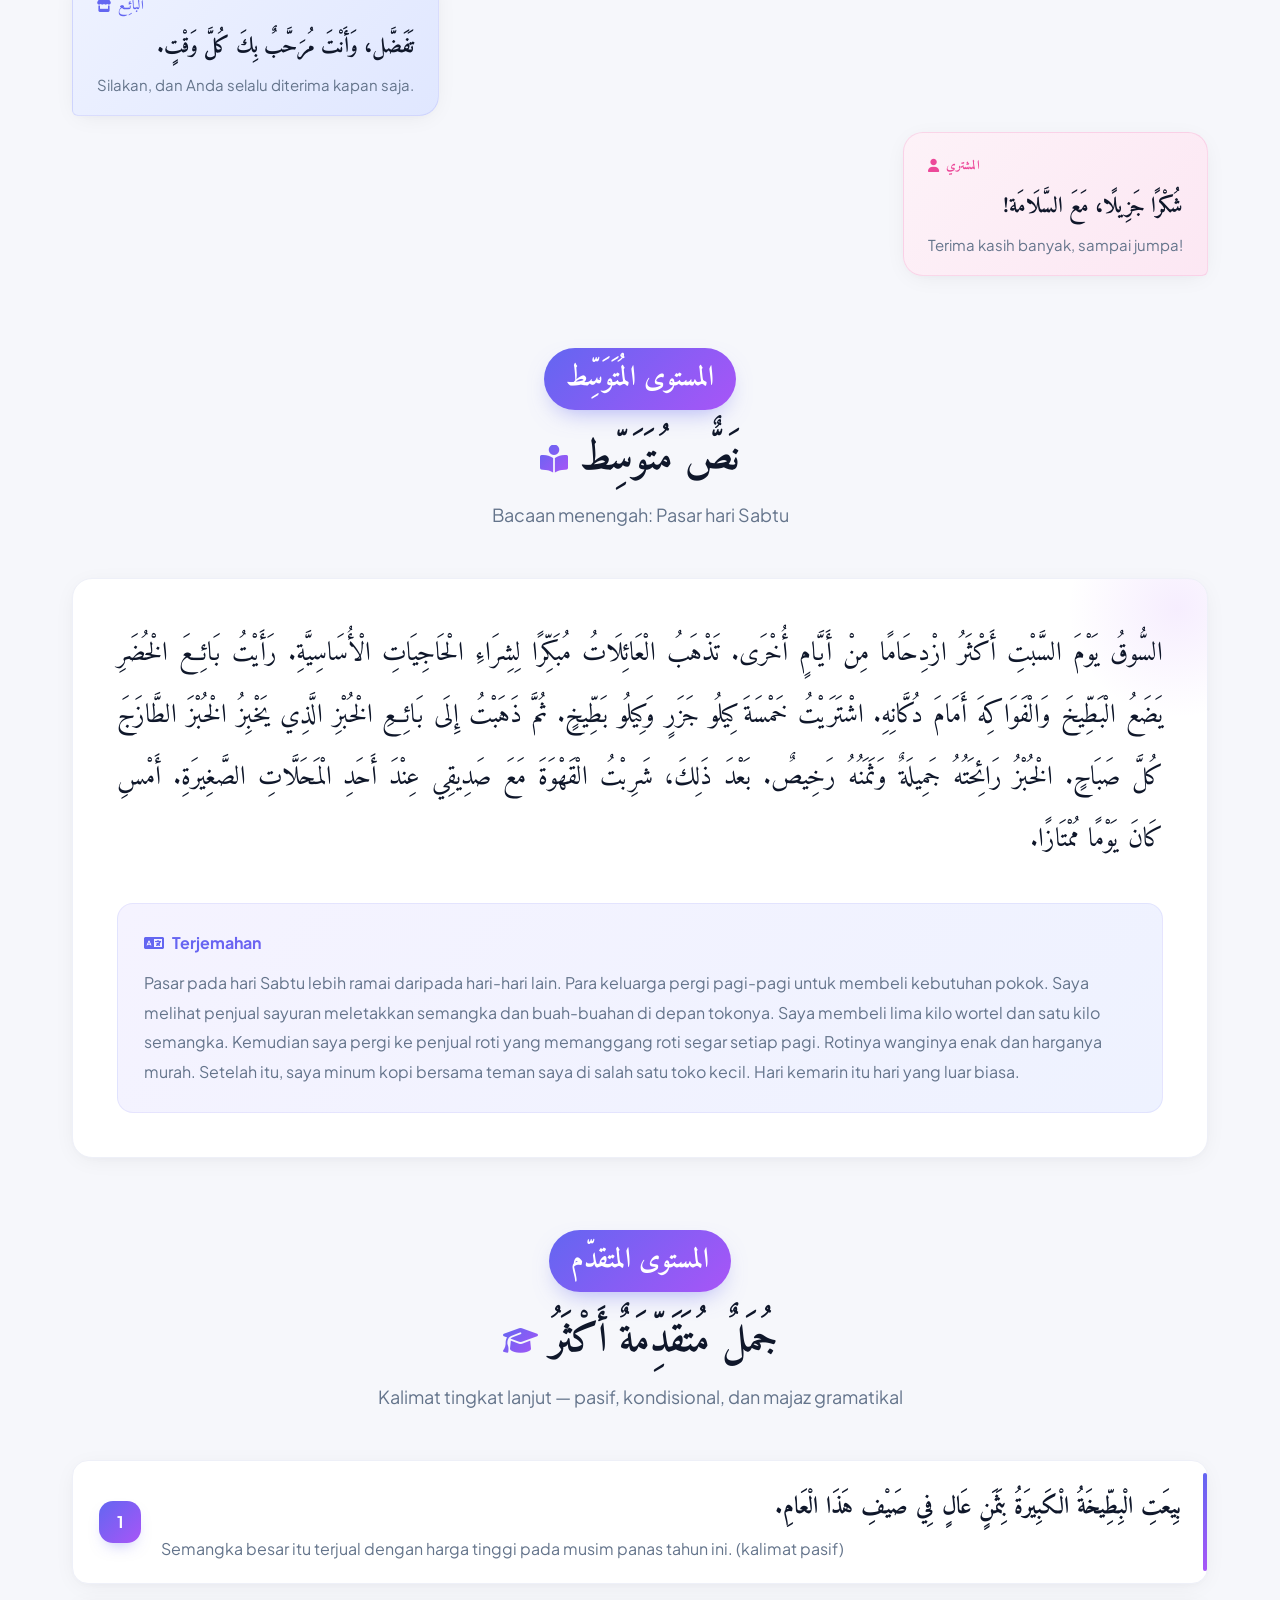
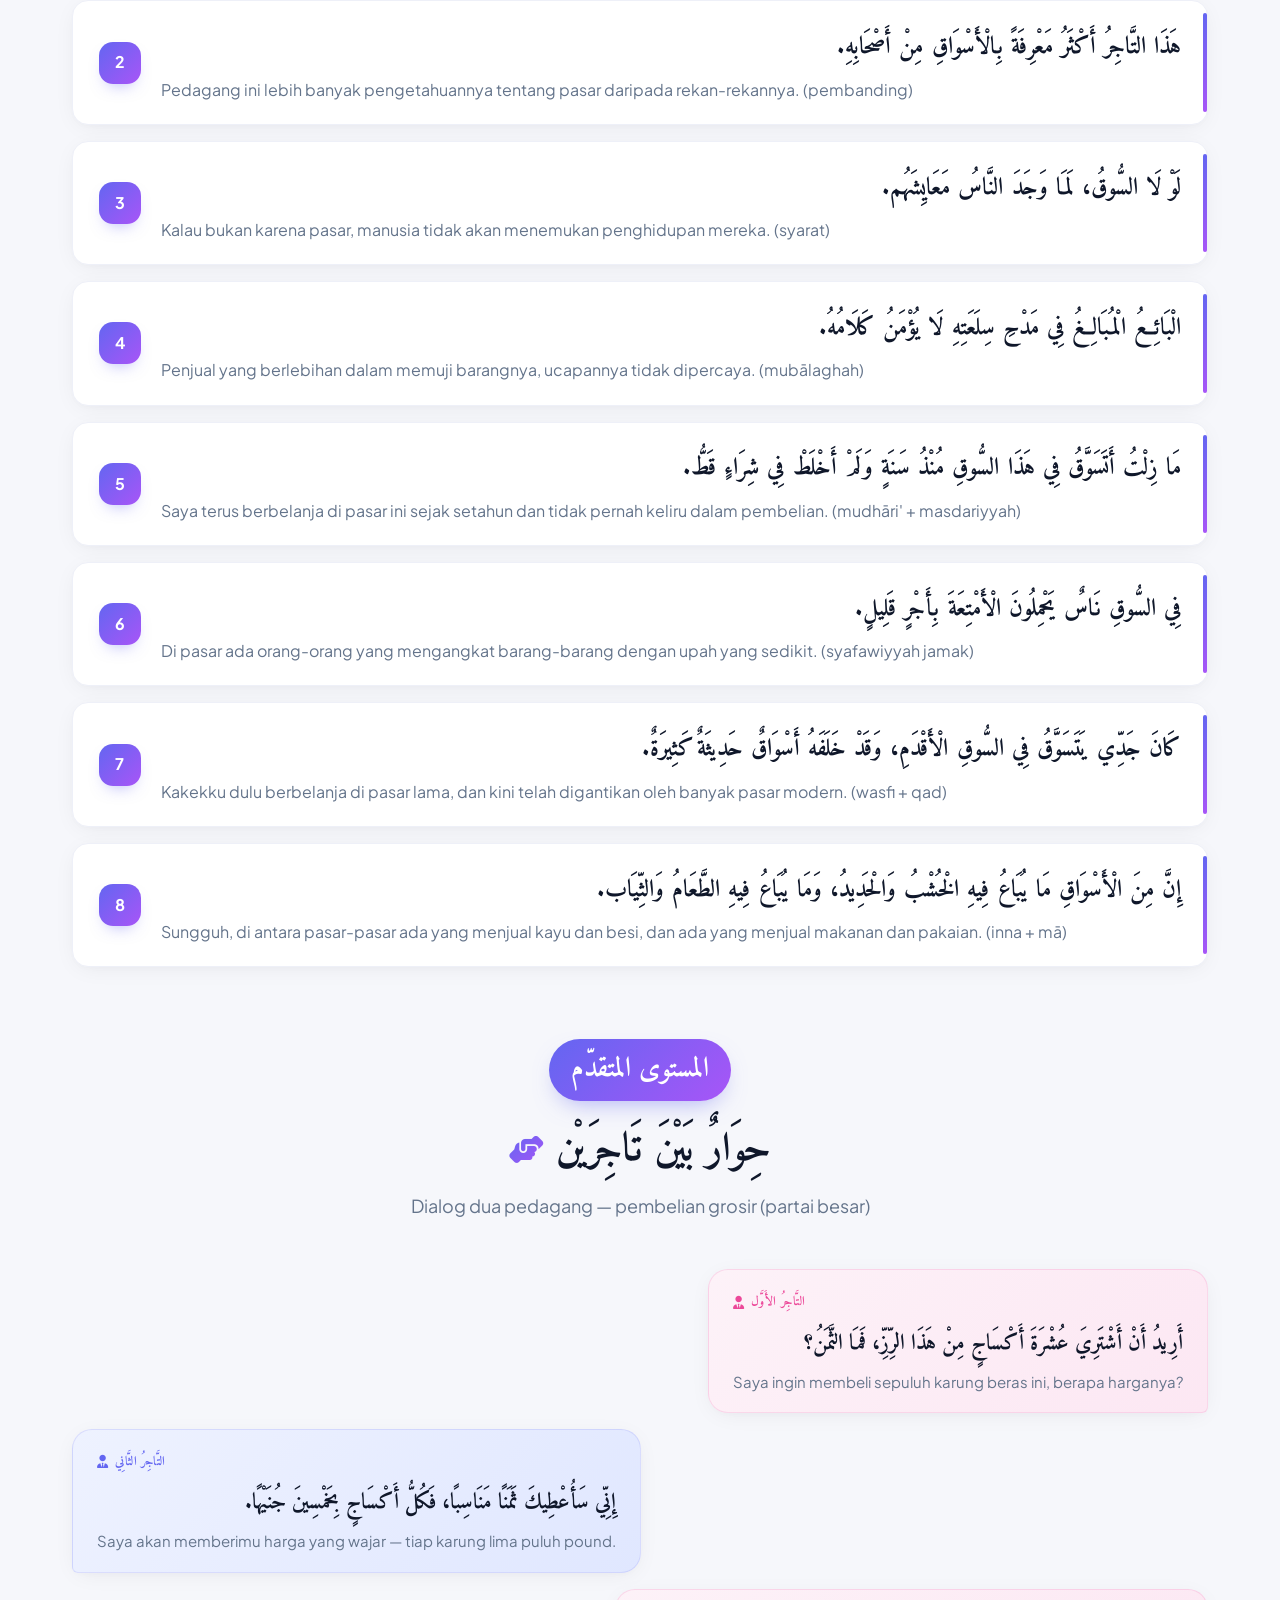
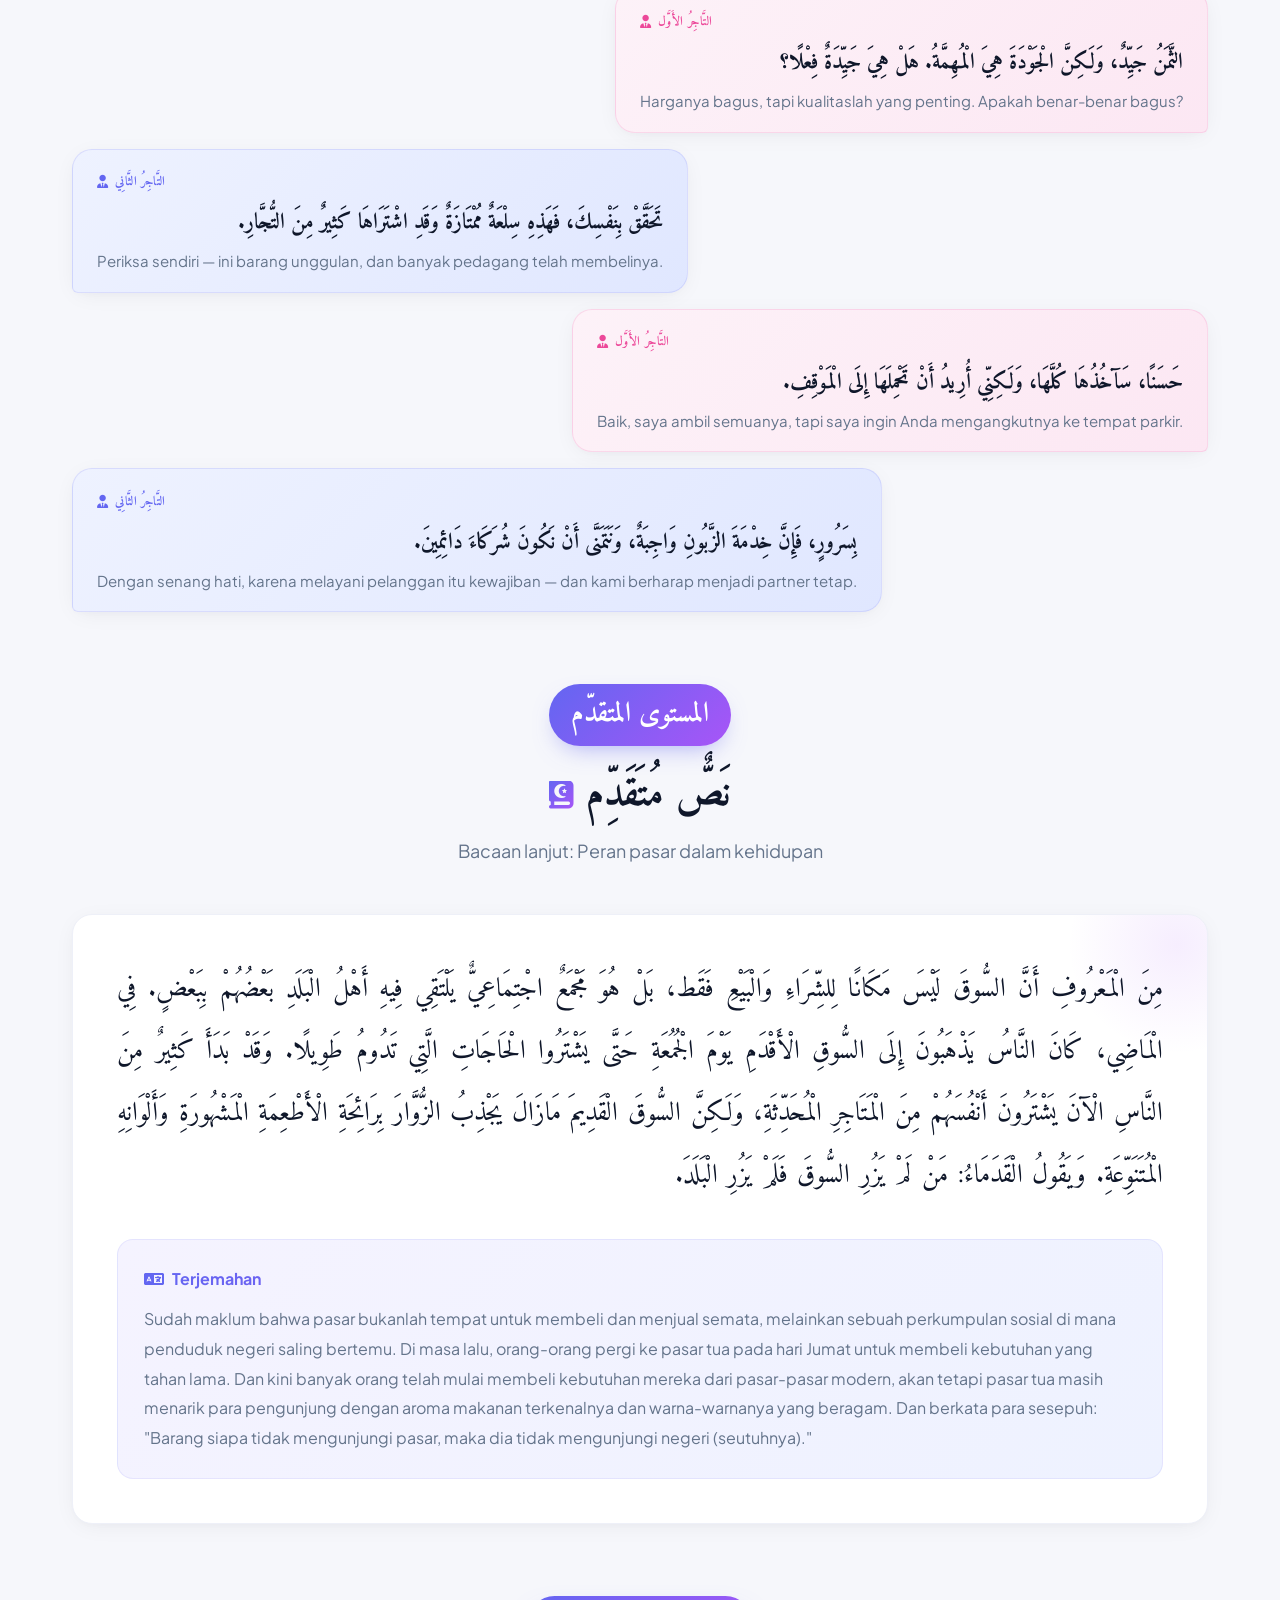
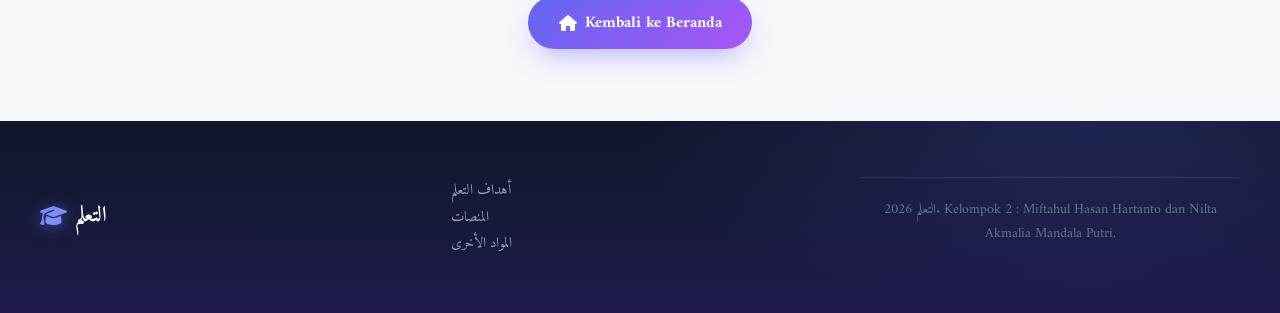
==== commit 20f5e064: "fix" ====
--- a/bacaan-pasar.html
+++ b/bacaan-pasar.html
@@ -438,7 +438,7 @@
                 <li><a href="index.html#features">المنصات</a></li>
                 <li><a href="index.html#courses">المواد الأخرى</a></li>
             </ul>
-            <p class="footer-copyright">2026 التعلم. Semua hak dilindungi.</p>
+            <p class="footer-copyright">2026 التعلم. Kelompok 2 : Miftahul Hasan Hartanto dan Nilta Akmalia Mandala Putri.</p>
         </div>
     </footer>
 
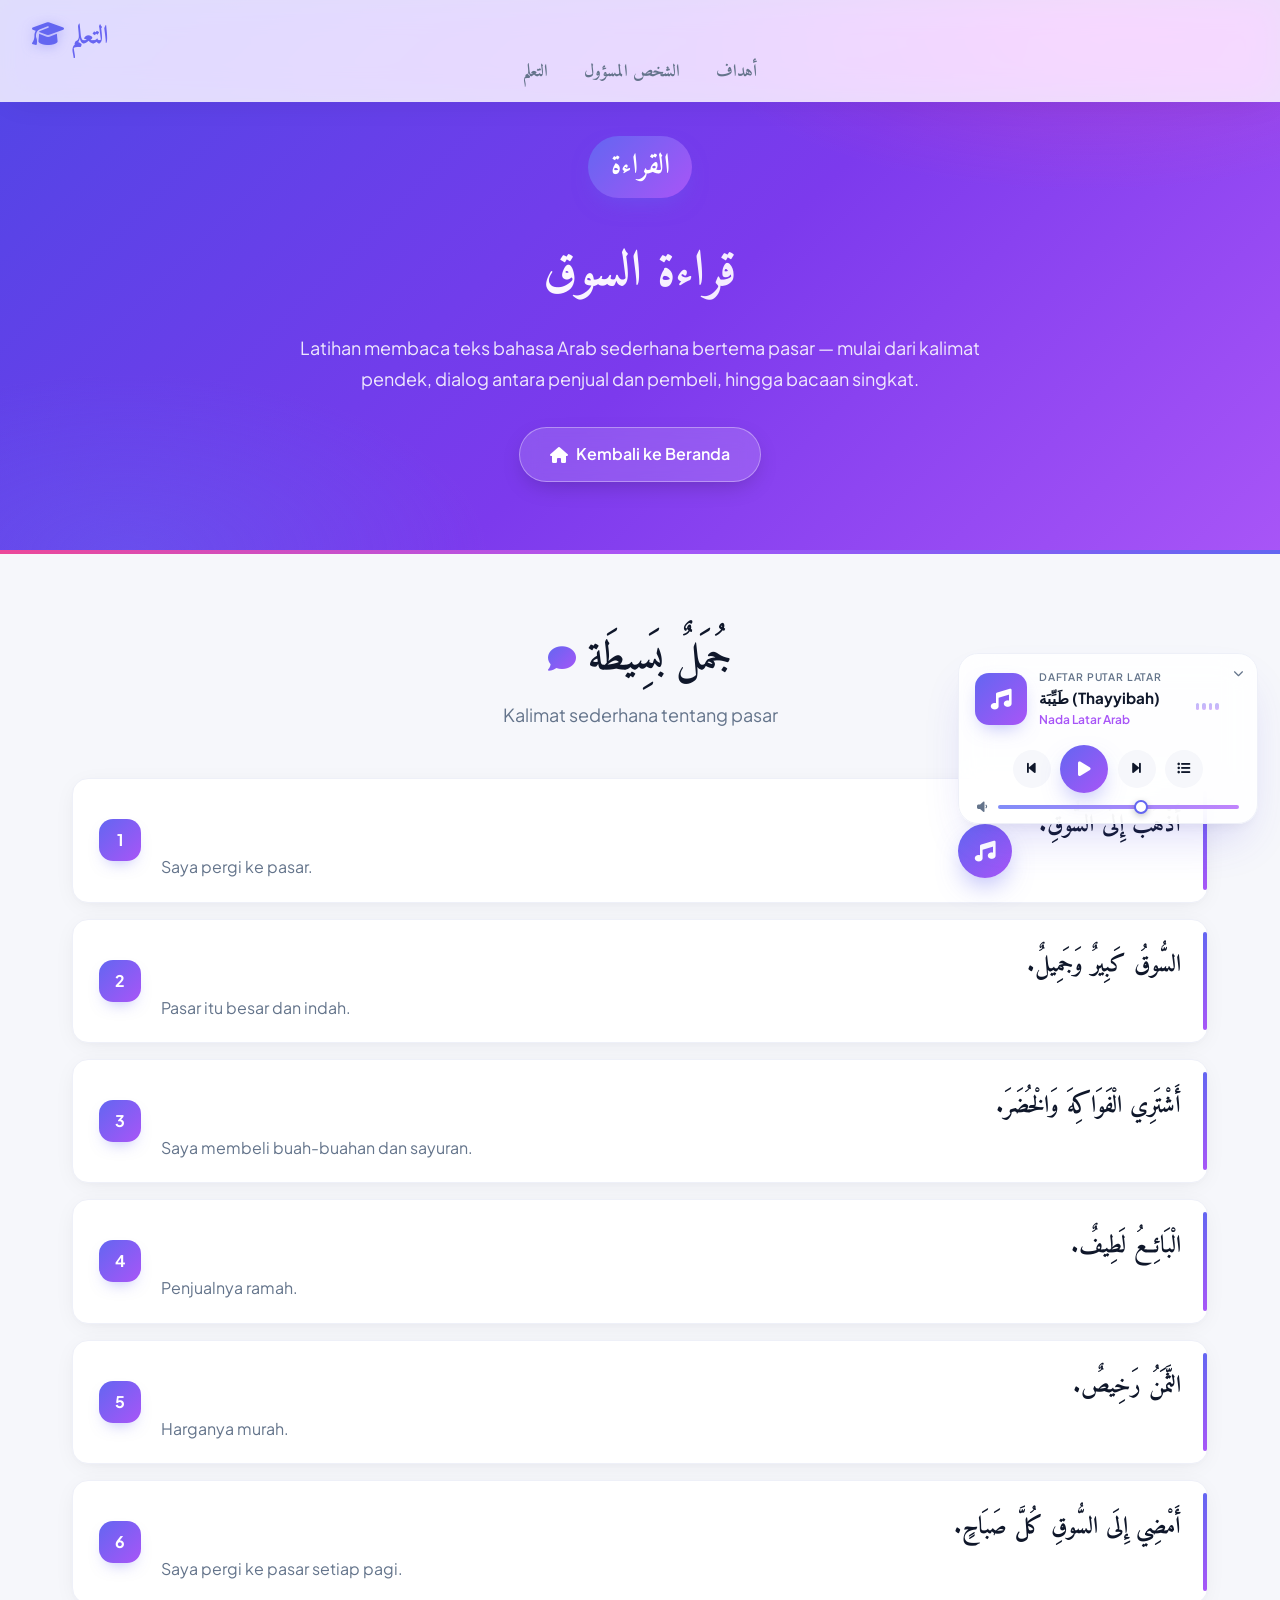
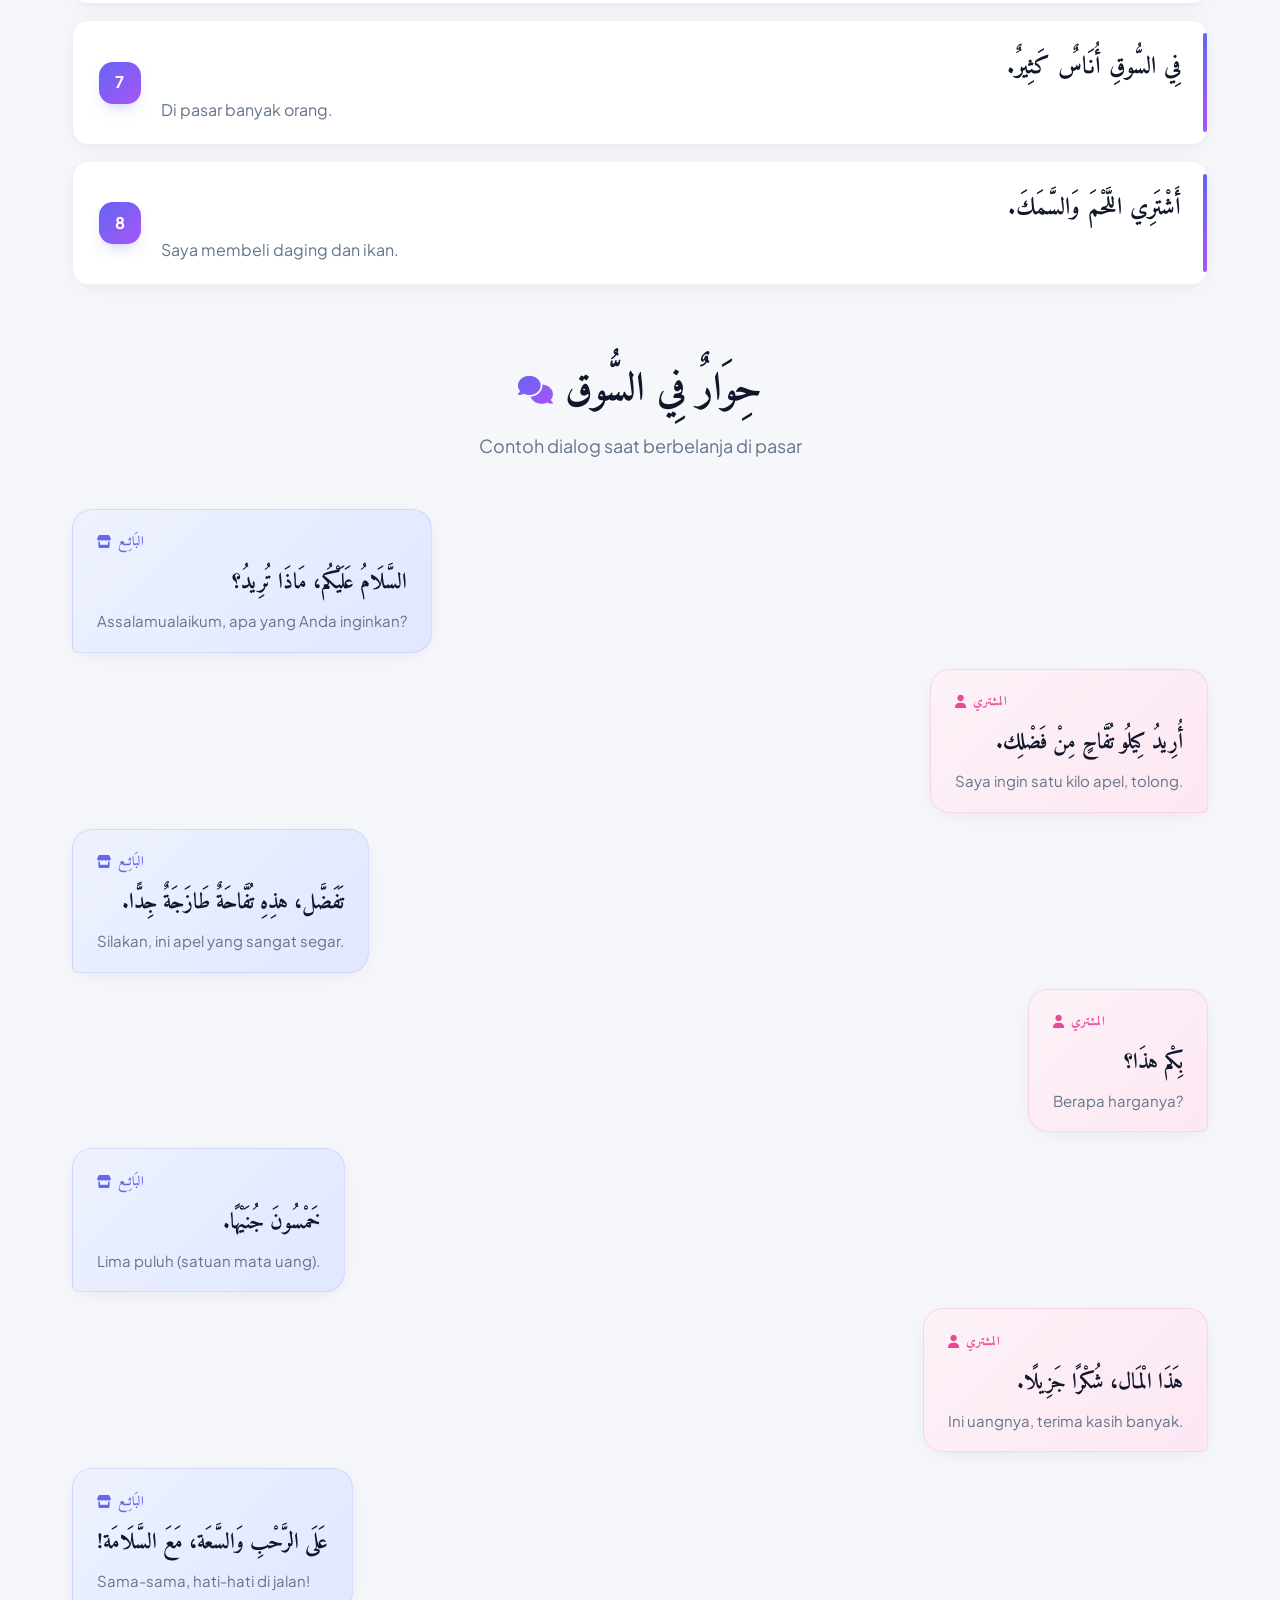
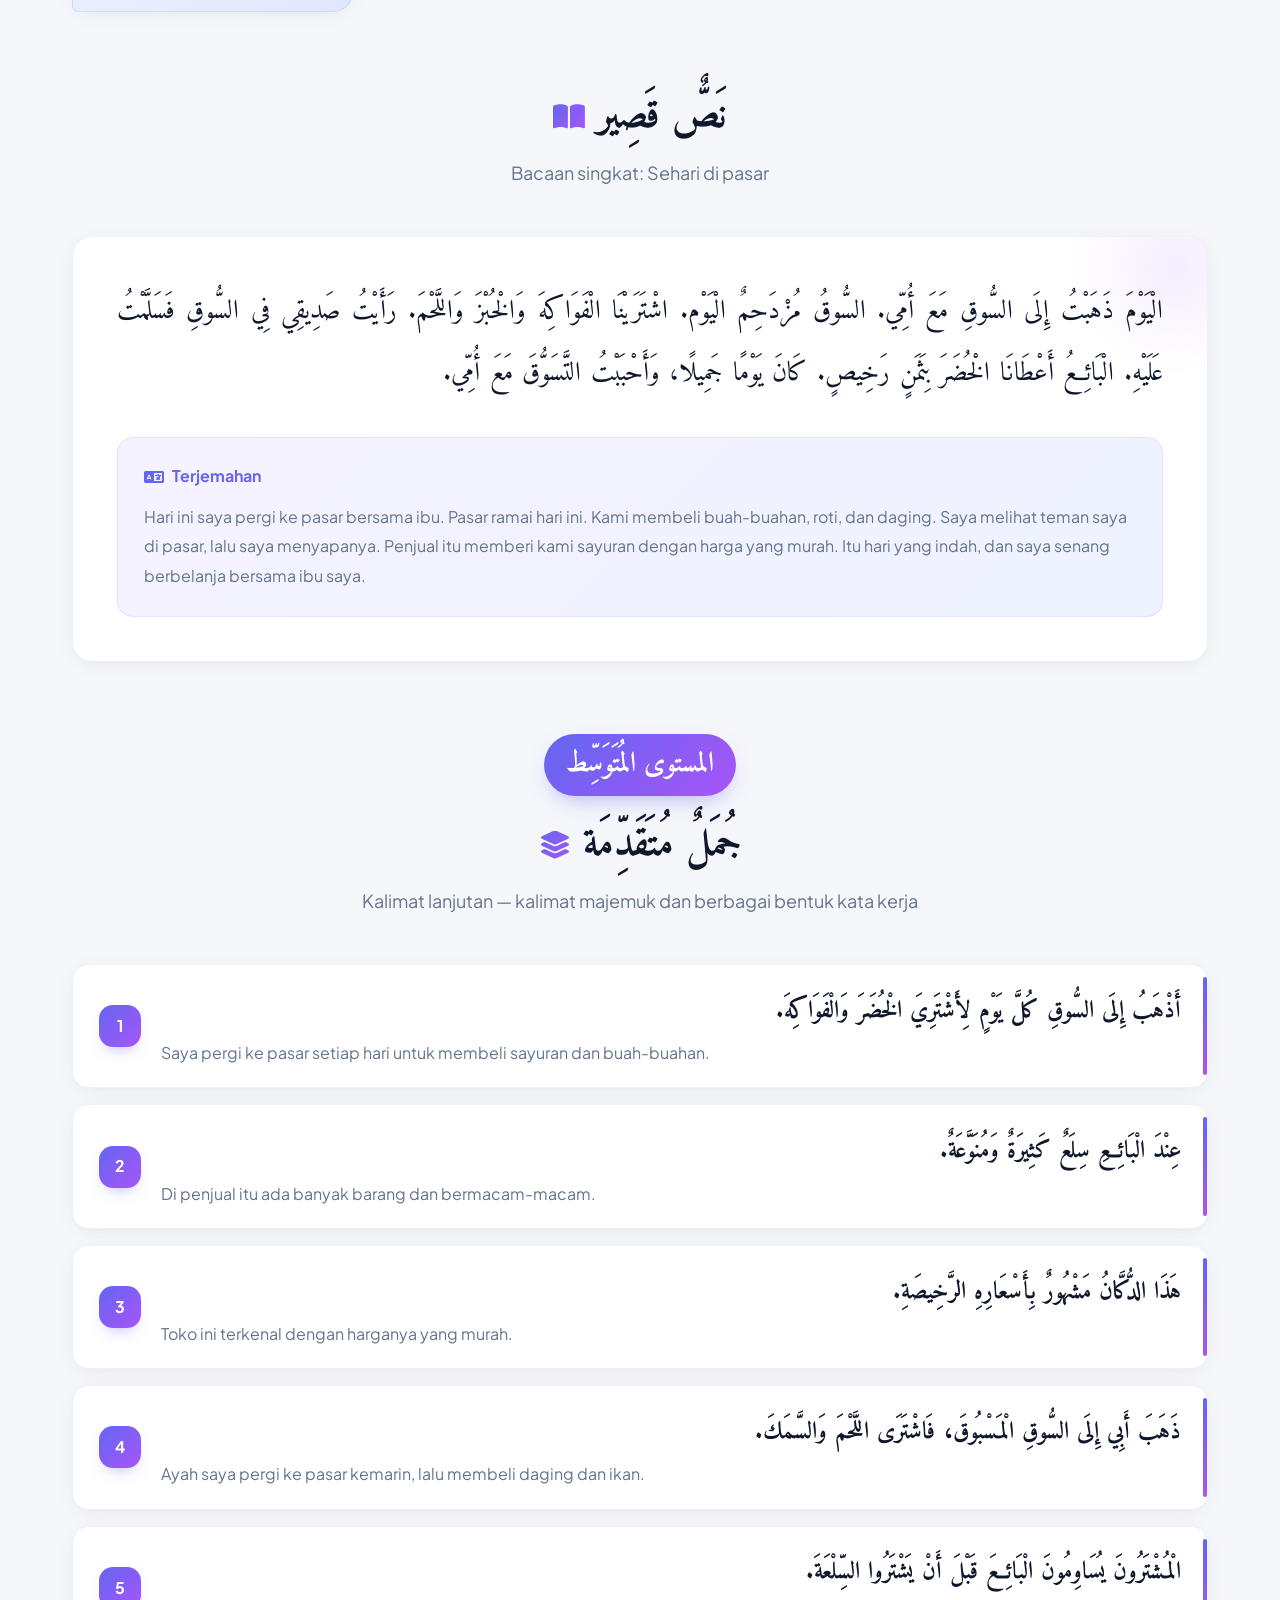
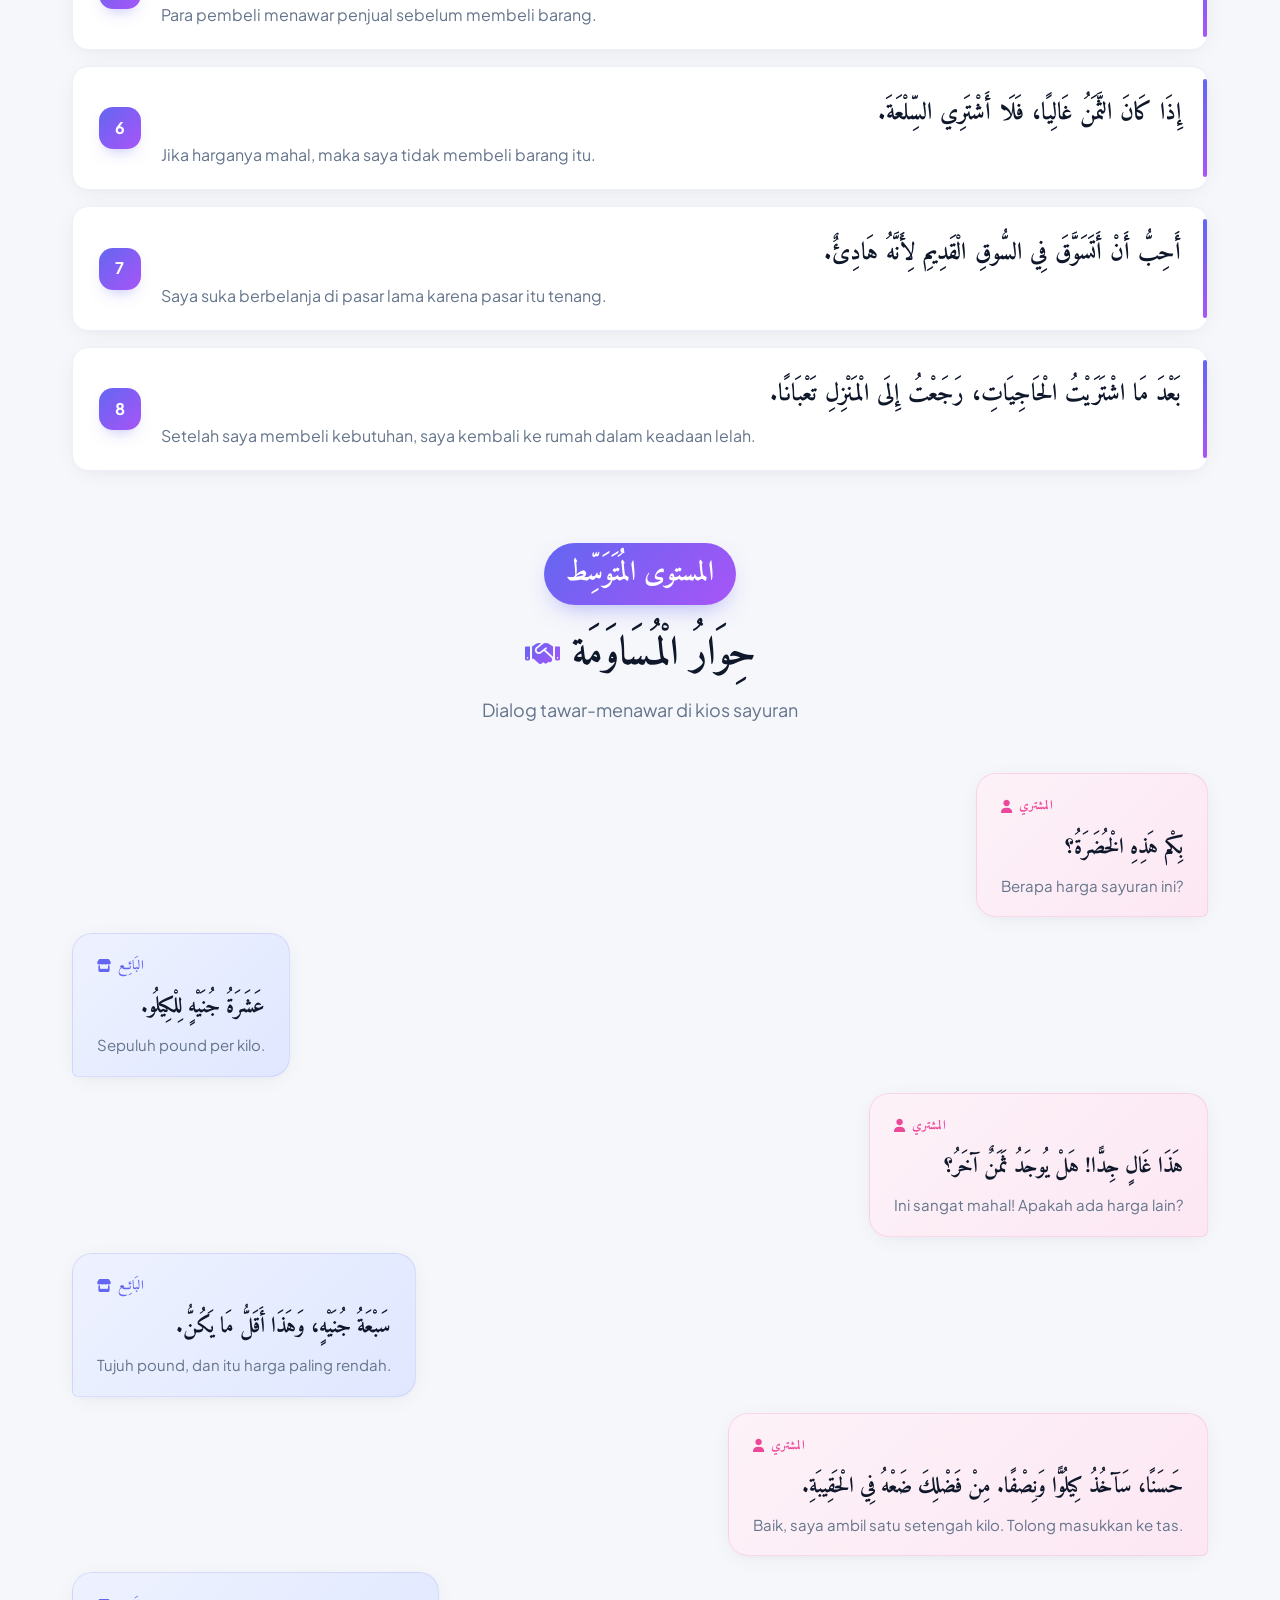
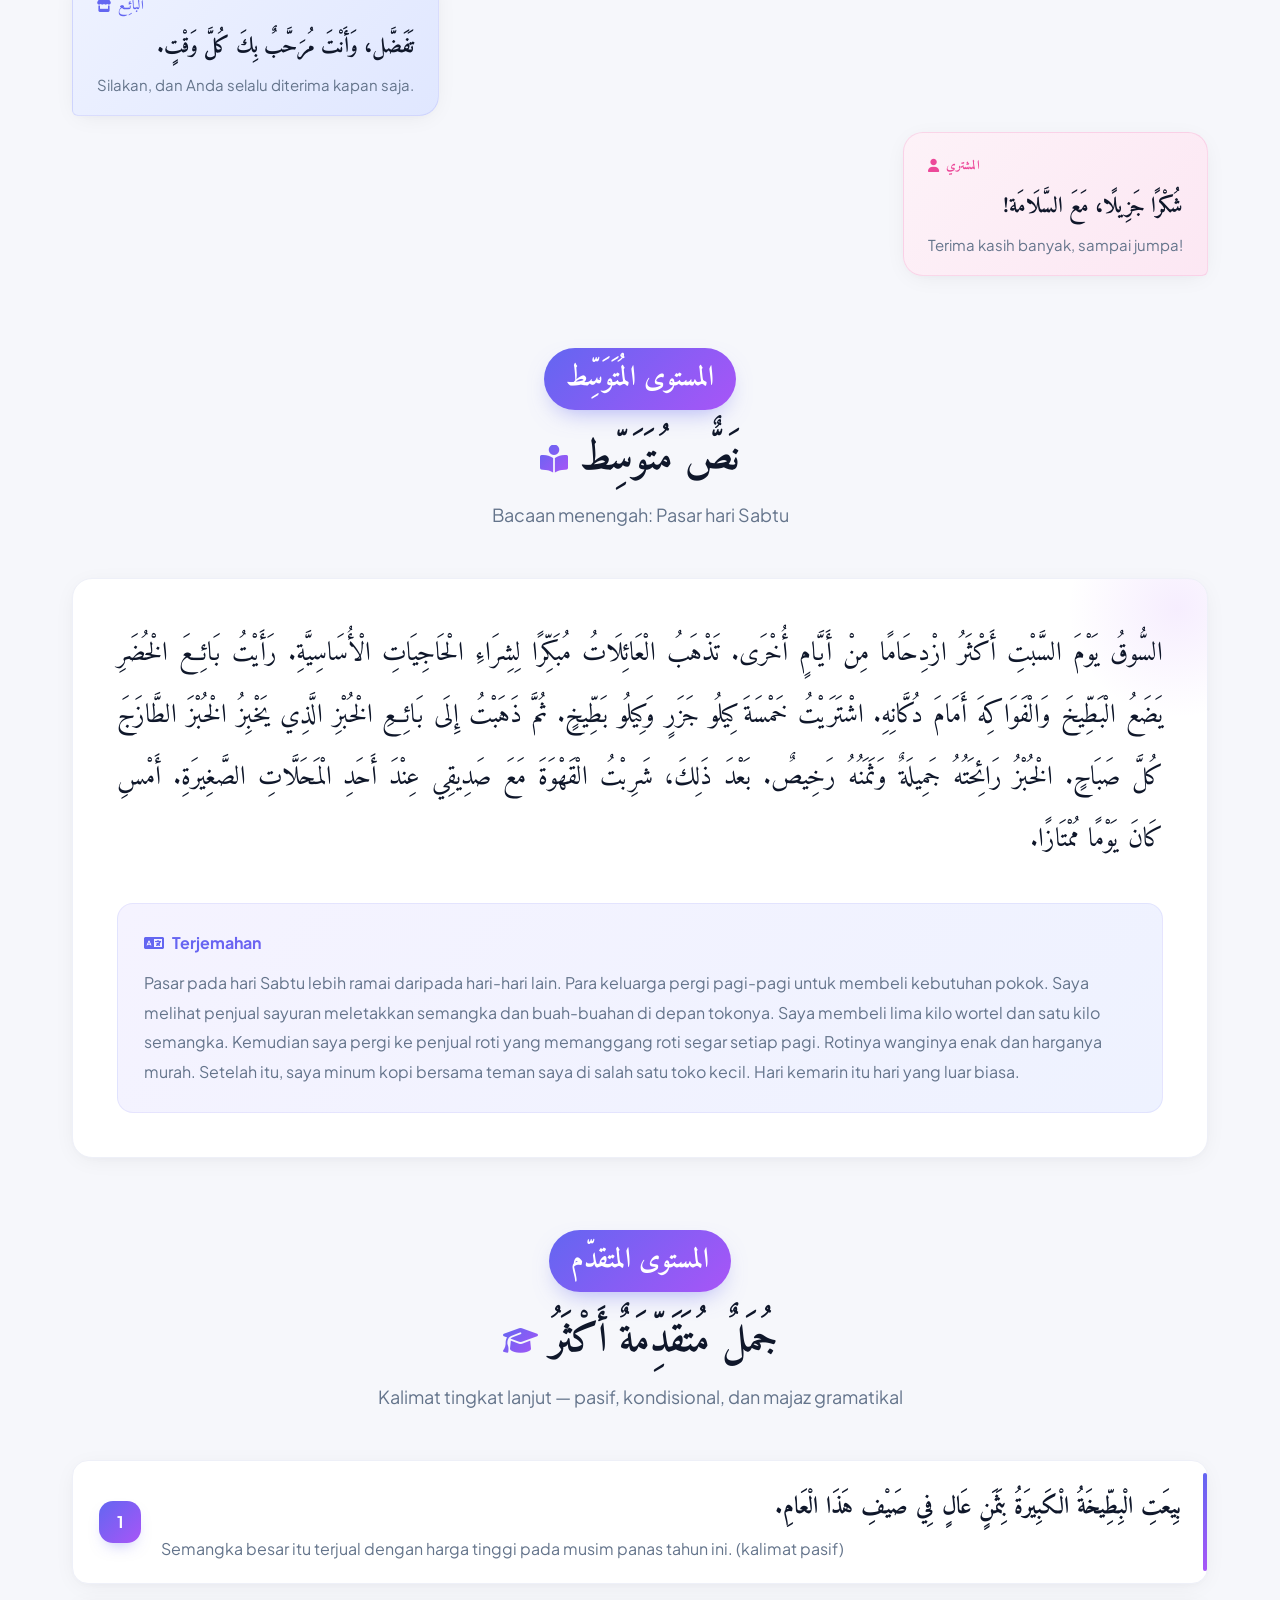
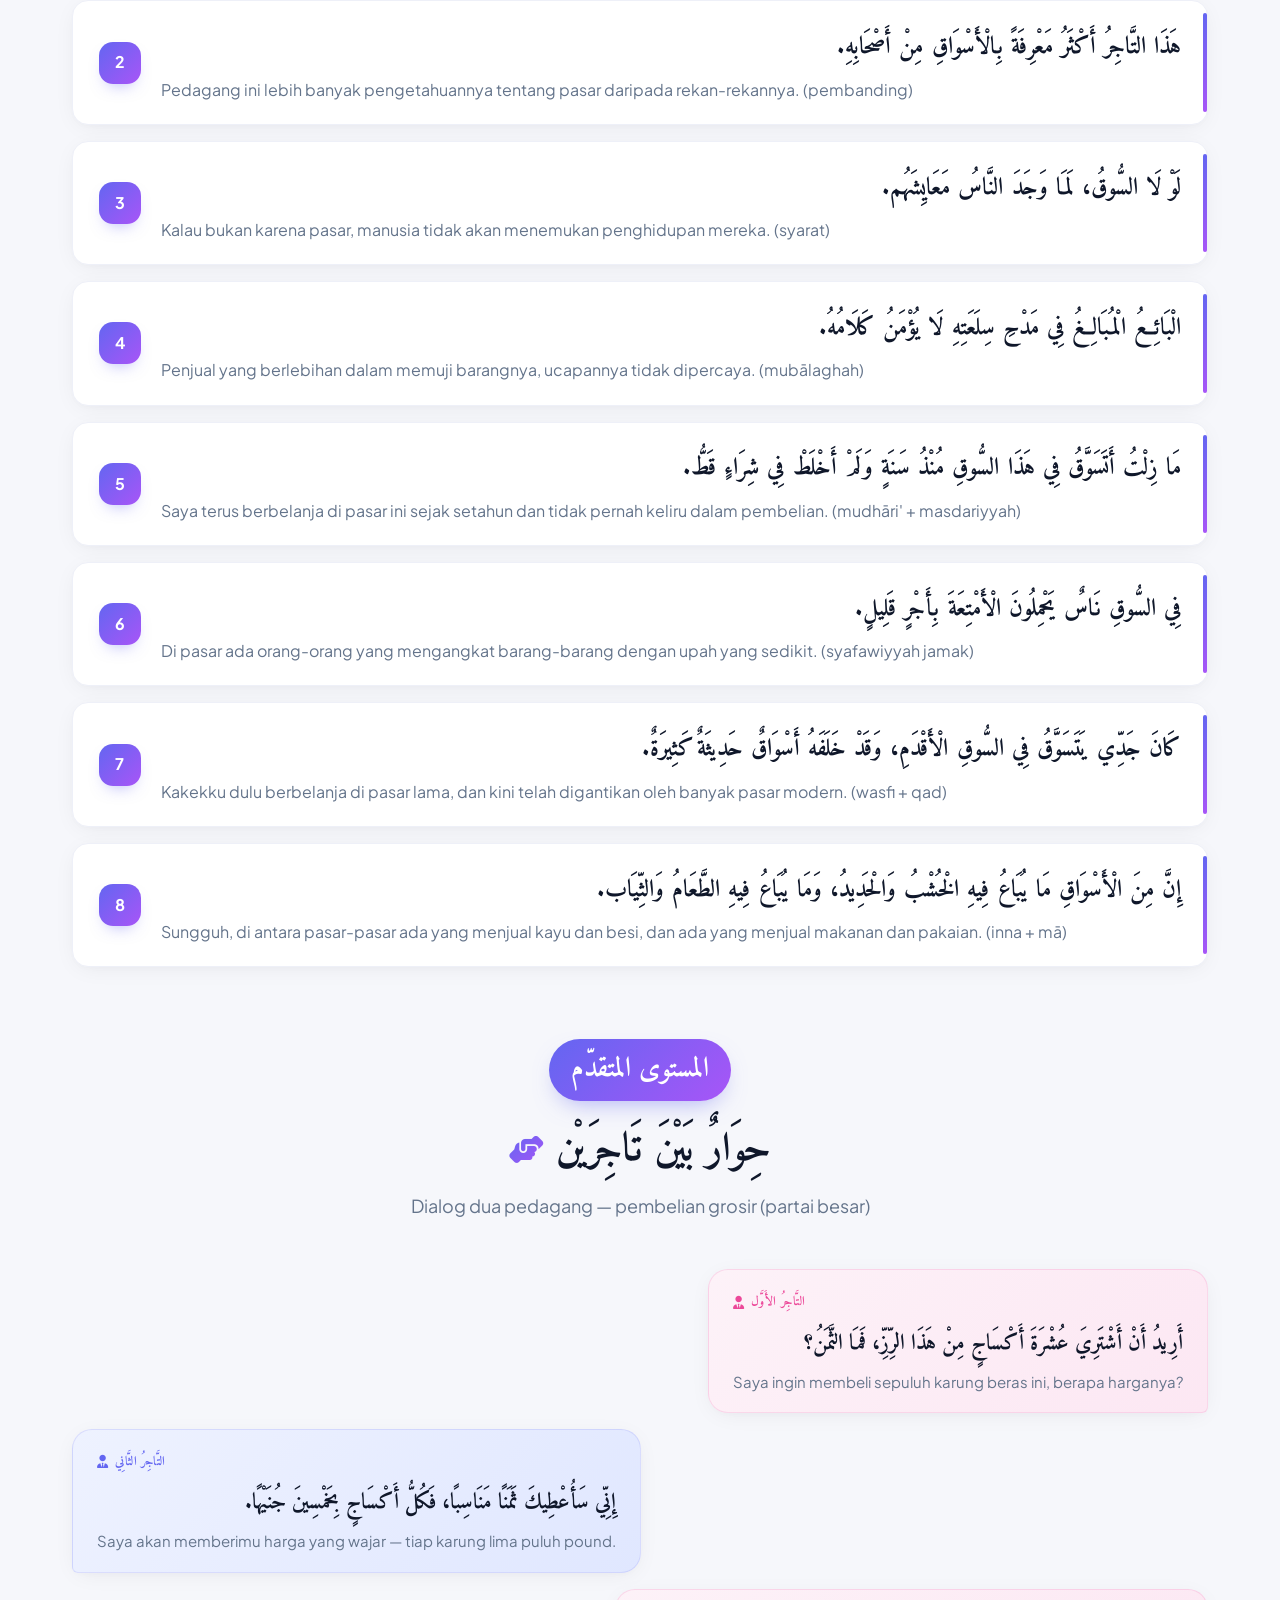
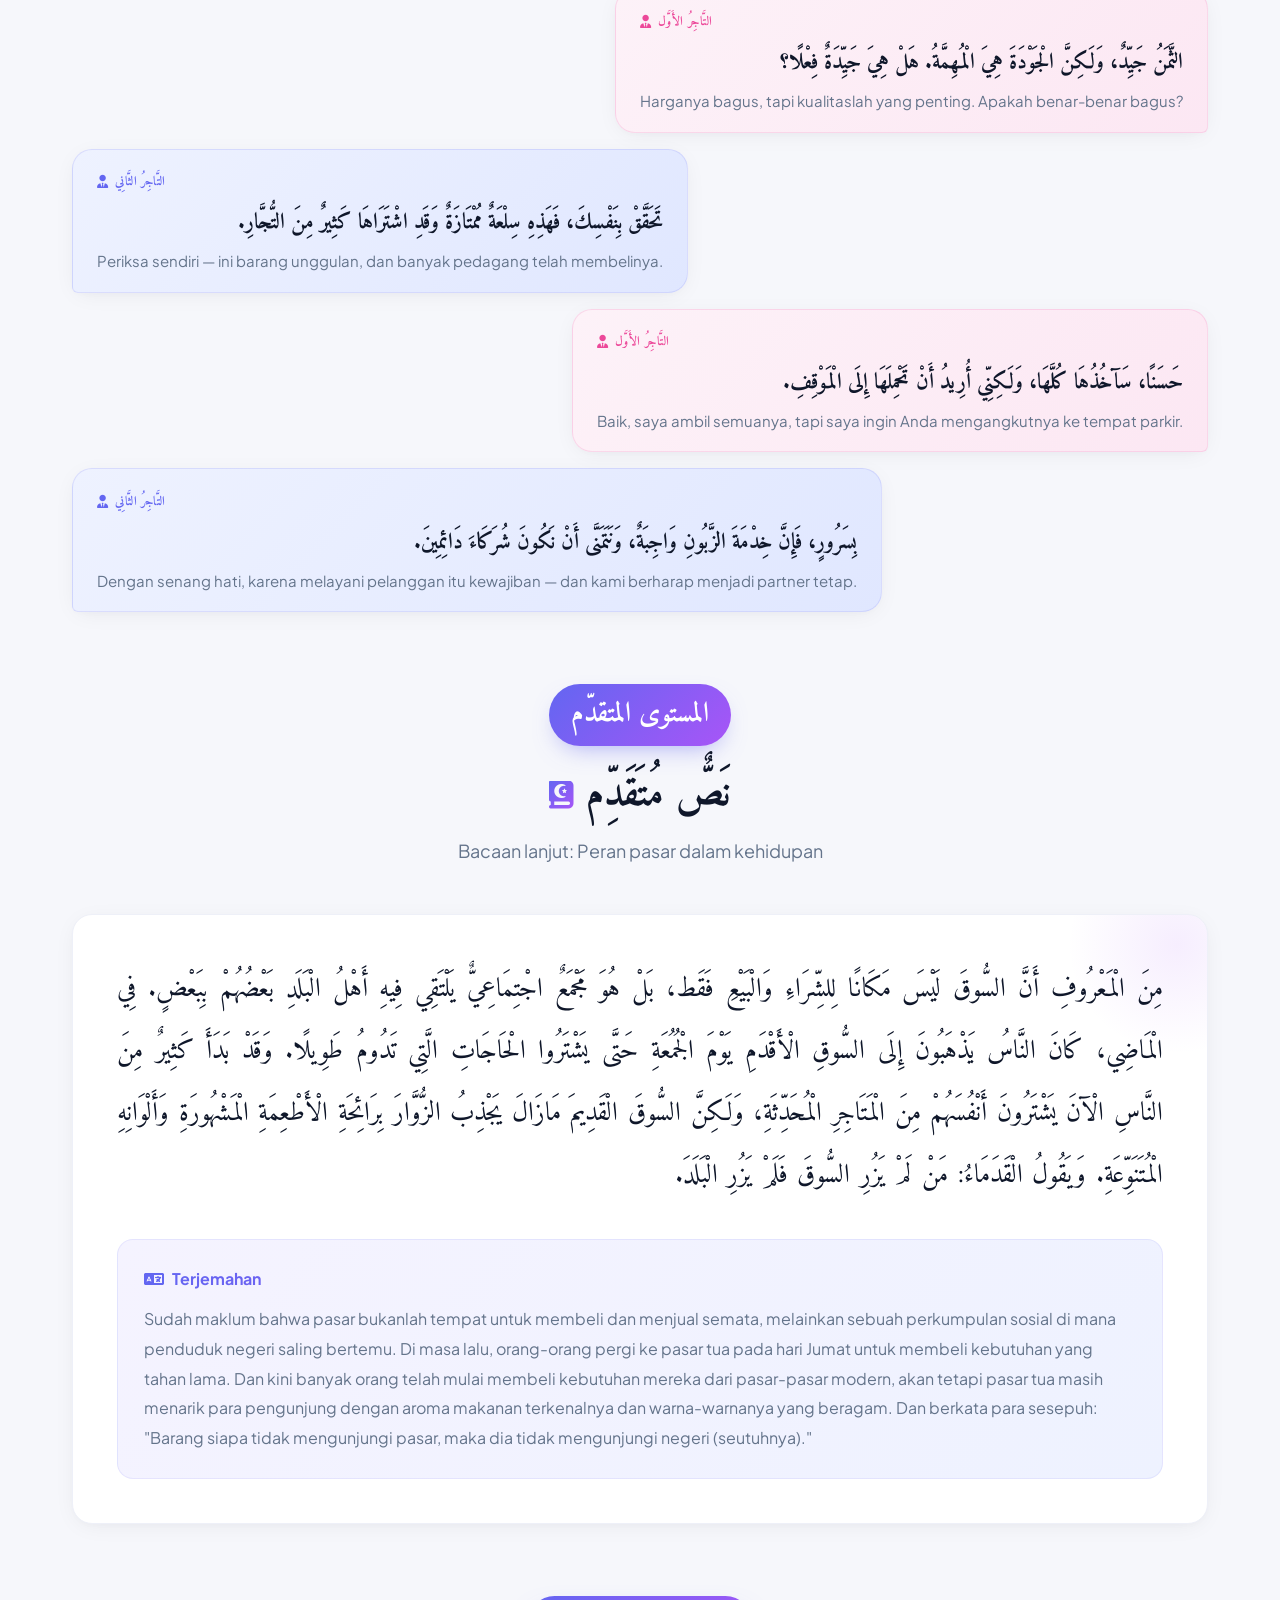
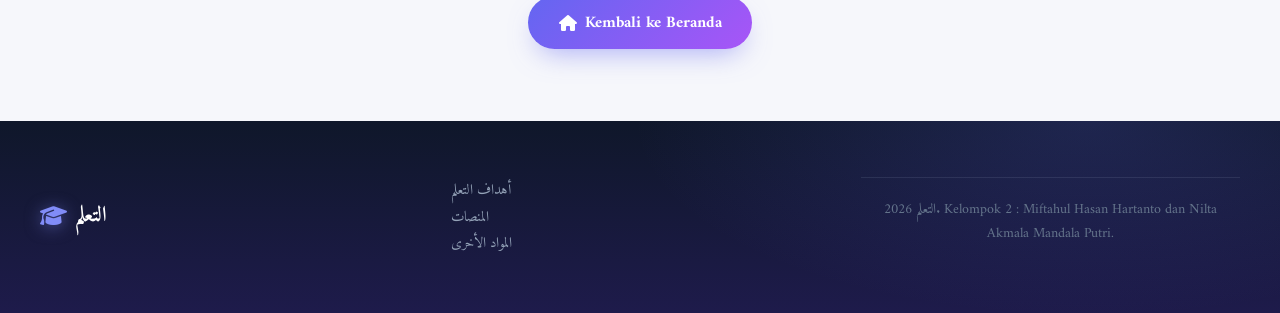
==== commit 1562a9da: "fit" ====
--- a/bacaan-pasar.html
+++ b/bacaan-pasar.html
@@ -438,7 +438,7 @@
                 <li><a href="index.html#features">المنصات</a></li>
                 <li><a href="index.html#courses">المواد الأخرى</a></li>
             </ul>
-            <p class="footer-copyright">2026 التعلم. Kelompok 2 : Miftahul Hasan Hartanto dan Nilta Akmalia Mandala Putri.</p>
+            <p class="footer-copyright">2026 التعلم. Kelompok 2 : Miftahul Hasan Hartanto dan Nilta Akmala Mandala Putri.</p>
         </div>
     </footer>
 
